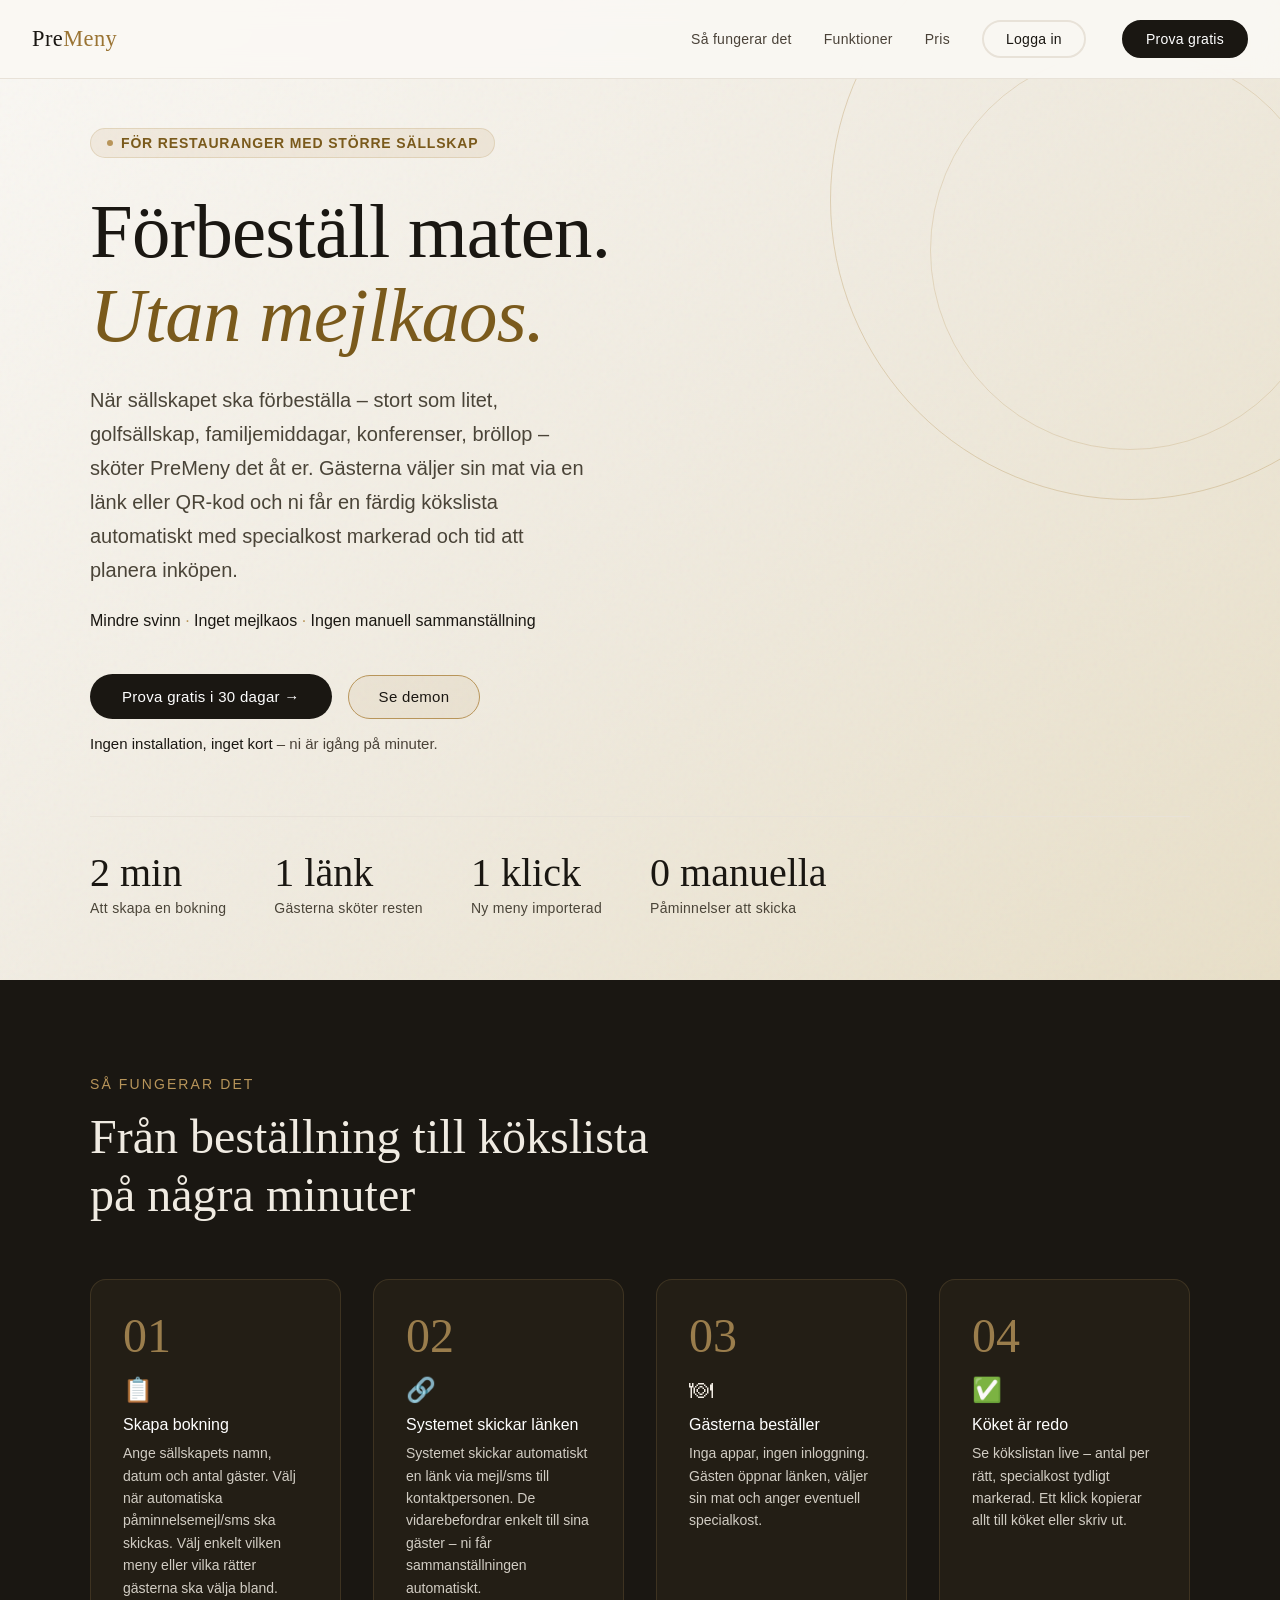
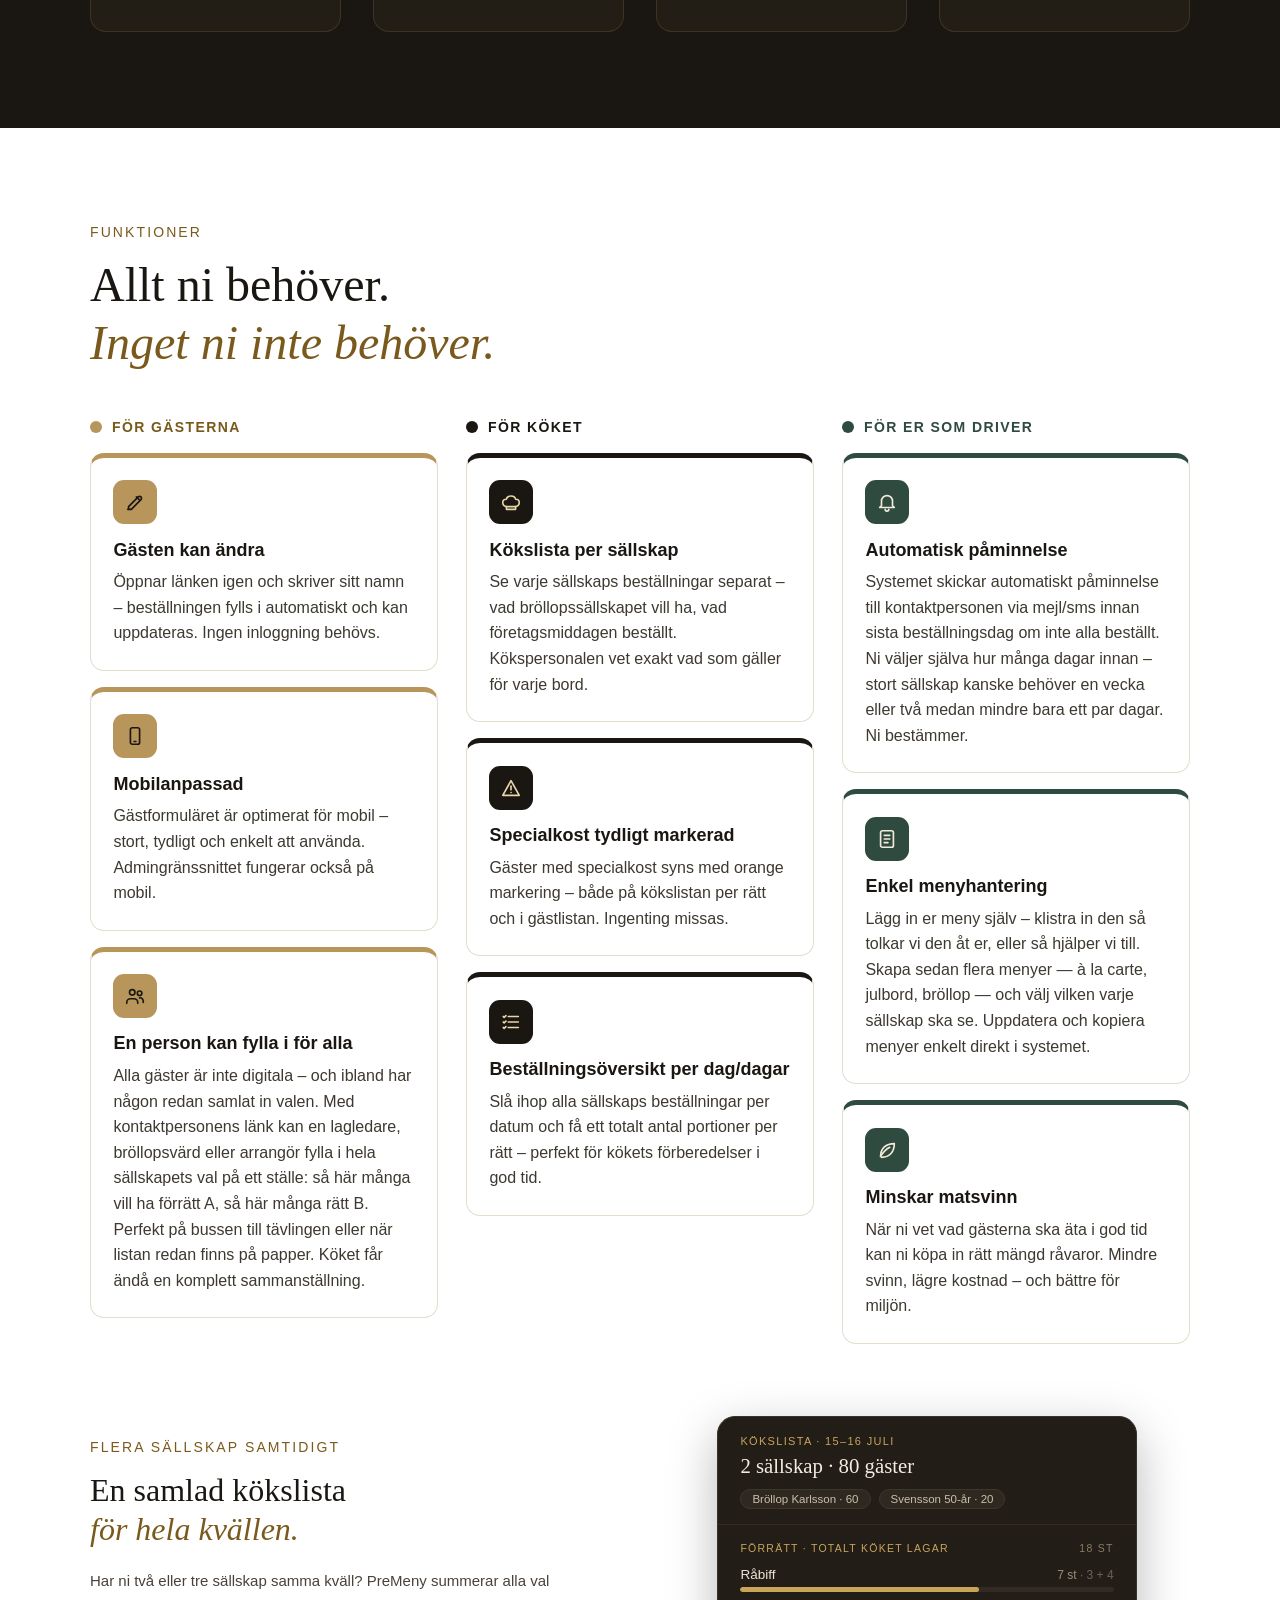
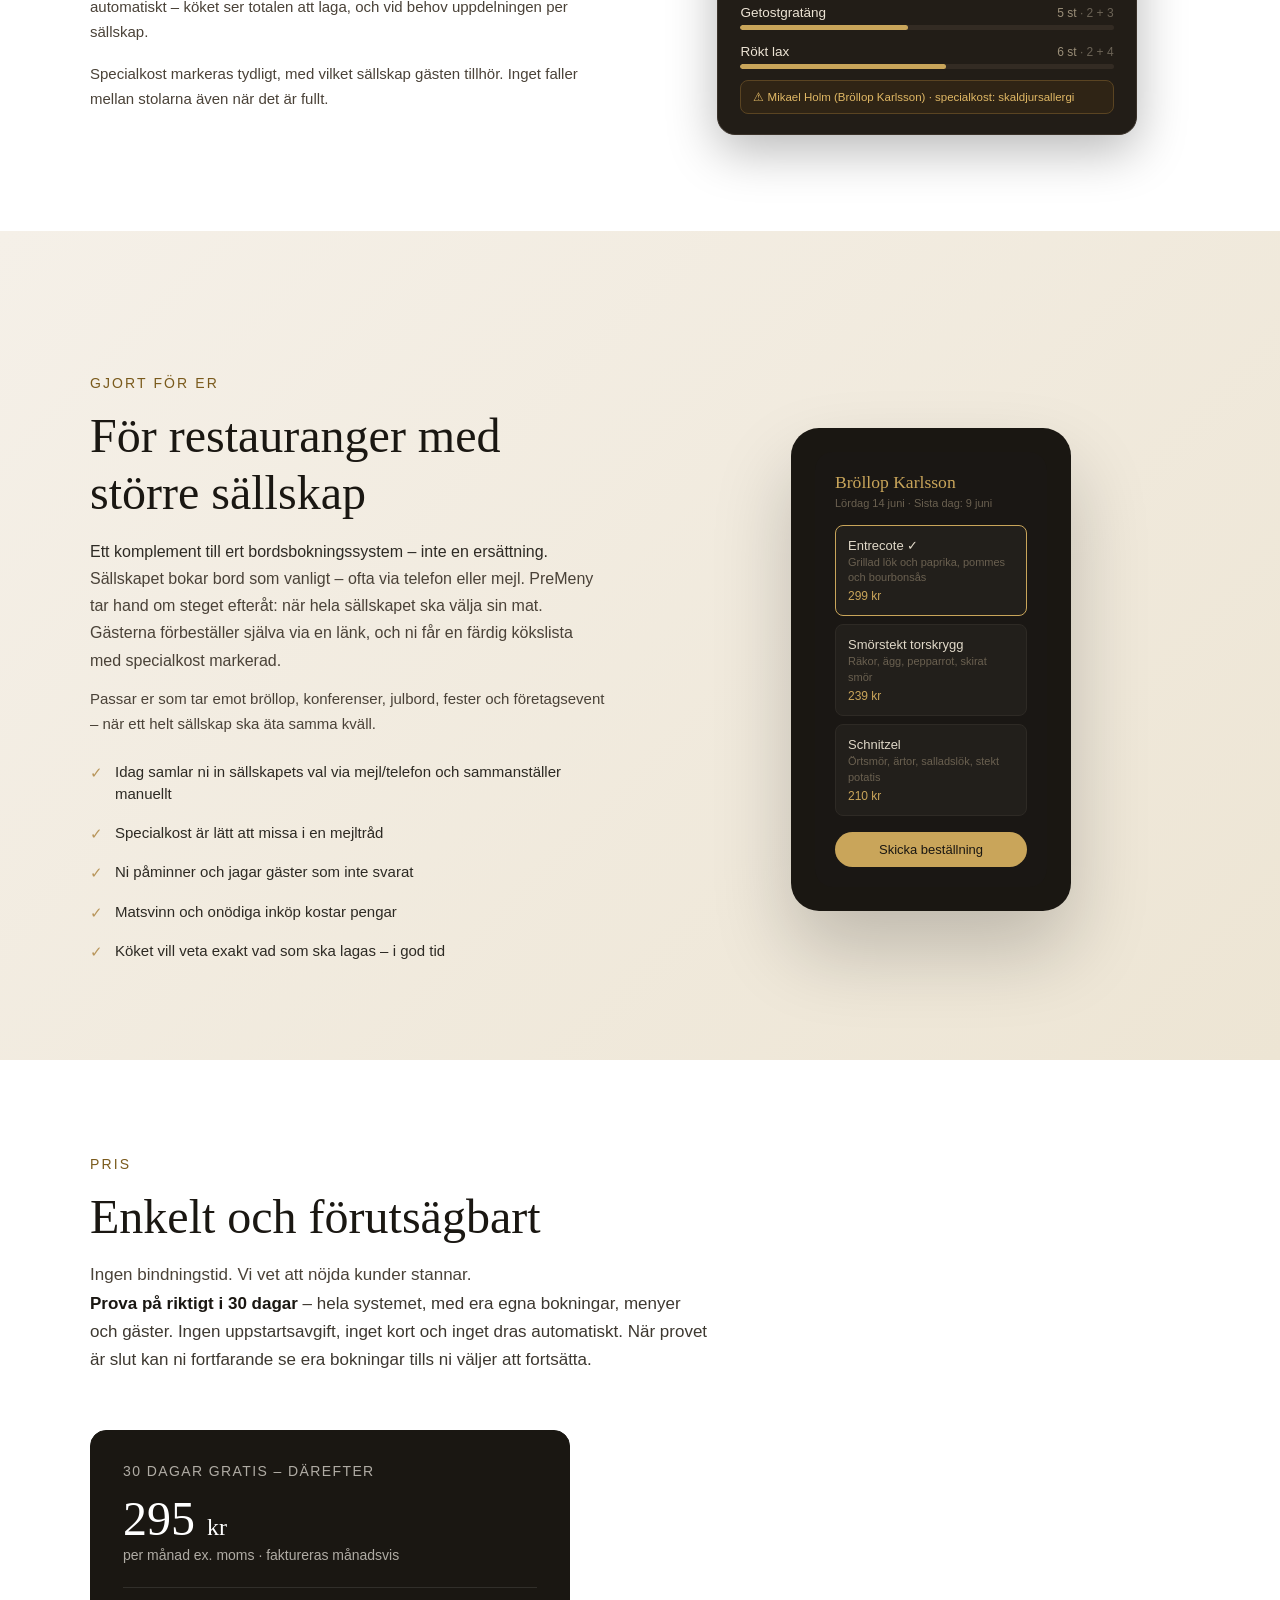
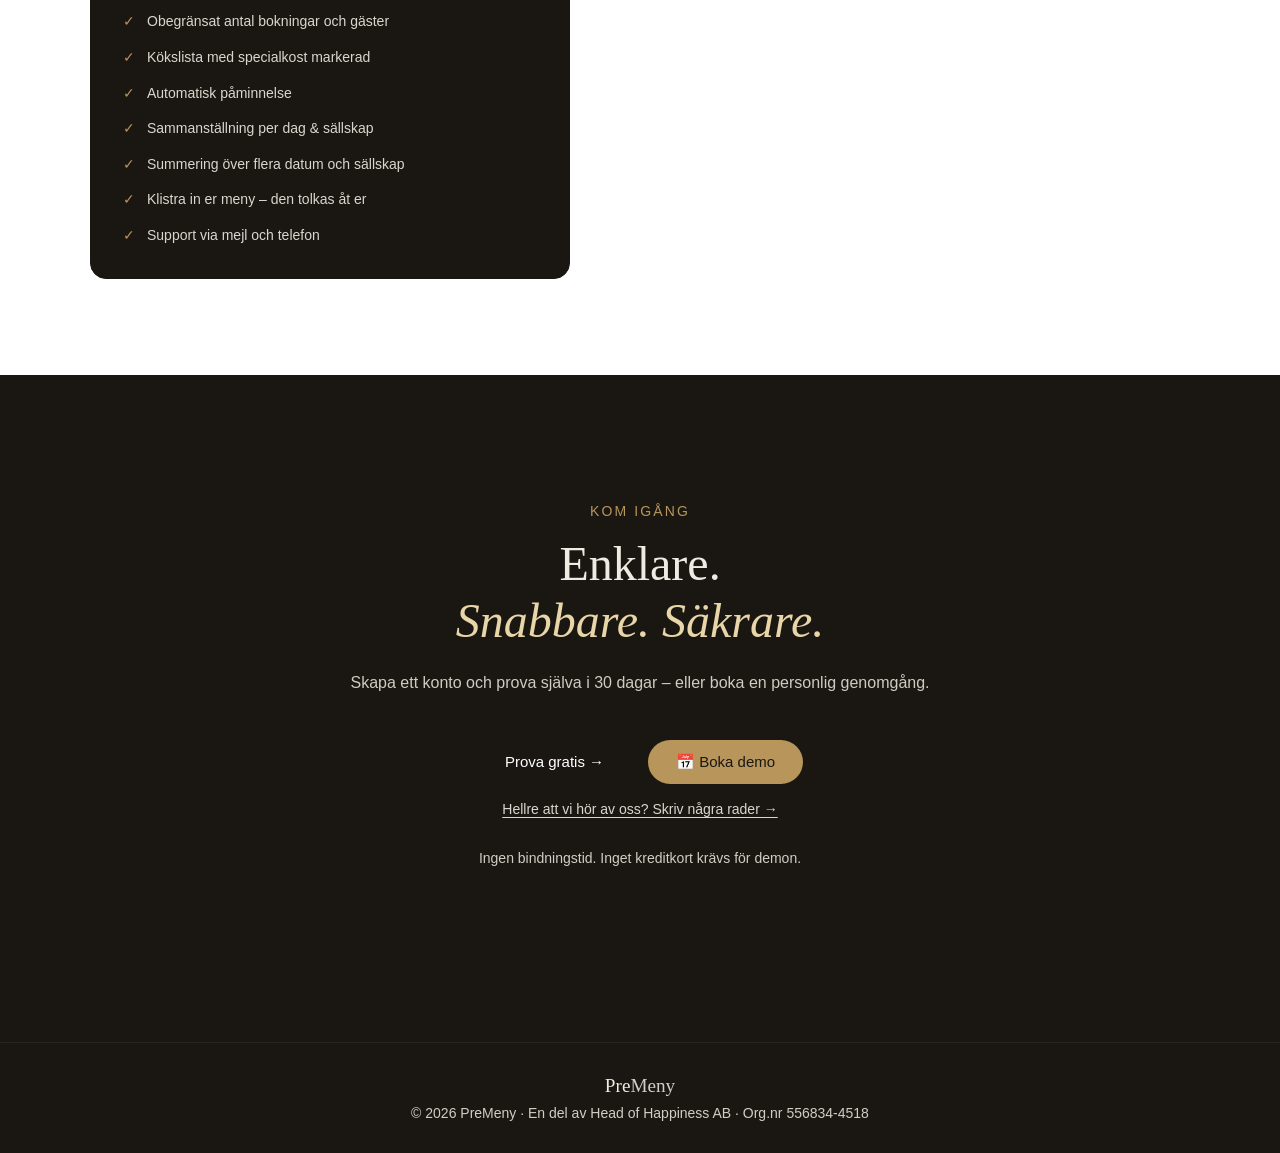
==== index.html @ ae001250 "Ny startsida: Prova gratis, färggrupperade funktioner (guld/svart/djupgrönt), tydligare text, CSP, t" ====
<!DOCTYPE html>
<html lang="sv">
<head>
<link rel="icon" type="image/png" href="PM_logo.png">
<meta charset="UTF-8">
<meta http-equiv="Content-Security-Policy" content="default-src 'self'; script-src 'self' 'unsafe-inline'; style-src 'self' 'unsafe-inline' https://fonts.googleapis.com; font-src 'self' https://fonts.gstatic.com data:; img-src 'self' data: https:; connect-src 'self' https://formspree.io; form-action 'self' https://formspree.io; frame-src 'none'; object-src 'none'; base-uri 'self'">
<meta name="viewport" content="width=device-width, initial-scale=1.0">
<link rel="icon" type="image/svg+xml" href="[data-uri]">
<title>PreMeny – Förbeställning för sällskap</title>
<link rel="canonical" href="https://premeny.se/">
<meta name="pm-build" content="2026-06-04h">
<meta name="description" content="PreMeny låter restauranger ta emot förbeställningar från sällskap – gästerna väljer sin mat i förväg och köket får en färdig sammanställning.">
<!-- Länkförhandsvisning (WhatsApp, Facebook, iMessage m.fl.) -->
<meta property="og:type" content="website">
<meta property="og:site_name" content="PreMeny">
<meta property="og:title" content="PreMeny – Förbeställning för sällskap">
<meta property="og:description" content="Låt era gäster välja maten i förväg. Köket får en färdig kökslista – inga missförstånd, mindre svinn.">
<meta property="og:image" content="https://premeny.se/og-start.png">
<meta property="og:url" content="https://premeny.se/">
<meta name="twitter:card" content="summary_large_image">
<meta name="twitter:title" content="PreMeny – Förbeställning för sällskap">
<meta name="twitter:description" content="Låt era gäster välja maten i förväg. Köket får en färdig kökslista – inga missförstånd, mindre svinn.">
<meta name="twitter:image" content="https://premeny.se/og-start.png">
<link href="https://fonts.googleapis.com/css2?family=Playfair+Display:ital,wght@0,400;0,700;1,400&family=Outfit:wght@300;400;500&display=swap" rel="stylesheet">
<style>
:root{
  --bg:#faf8f4;
  --dark:#1a1712;
  --text:#2d2a24;
  --muted:#8a8070;
  --gold:#b8955a;
  --gold-light:#d4b07a;
  --surface:#ffffff;
  --border:#e8e2d8;
  --accent:#1a1712;
}
*{box-sizing:border-box;margin:0;padding:0}
html{scroll-behavior:smooth}
body{background:var(--bg);color:var(--text);font-family:"Outfit",sans-serif;font-weight:300;overflow-x:hidden}

/* ── NAV ── */
nav{position:fixed;top:0;left:0;right:0;z-index:100;padding:1.25rem 2rem;display:flex;justify-content:space-between;align-items:center;background:rgba(250,248,244,.92);backdrop-filter:blur(12px);border-bottom:1px solid var(--border)}
.nav-logo{font-family:"Playfair Display",serif;font-size:1.4rem;letter-spacing:.02em;color:var(--dark)}
.nav-logo span{color:var(--gold)}
.nav-links{display:flex;gap:2rem;align-items:center}
.nav-links a{font-size:14px;color:var(--muted);text-decoration:none;letter-spacing:.02em;transition:color .2s}
.nav-links a:hover{color:var(--dark)}
.btn-nav{padding:9px 22px;border-radius:100px;font-family:"Outfit",sans-serif;font-size:13px;font-weight:500;text-decoration:none;transition:all .2s;letter-spacing:.02em}
.btn-book{background:var(--dark);color:#fff !important;border:2px solid var(--dark);font-weight:500}
.btn-book:hover{background:var(--gold);border-color:var(--gold);color:#fff !important}

/* ── HERO ── */
.hero{min-height:100vh;display:flex;flex-direction:column;justify-content:center;padding:8rem 2rem 4rem;position:relative;overflow:hidden}
.hero-bg{position:absolute;inset:0;background:linear-gradient(135deg,#faf8f4 0%,#f0ebe0 50%,#e8dfc8 100%);z-index:0}
.hero-grain{position:absolute;inset:0;opacity:.04;background-image:url("data:image/svg+xml,%3Csvg viewBox='0 0 256 256' xmlns='http://www.w3.org/2000/svg'%3E%3Cfilter id='noise'%3E%3CfeTurbulence type='fractalNoise' baseFrequency='.9' numOctaves='4' stitchTiles='stitch'/%3E%3C/filter%3E%3Crect width='100%25' height='100%25' filter='url(%23noise)'/%3E%3C/svg%3E");z-index:1}
.hero-circle{position:absolute;width:600px;height:600px;border-radius:50%;border:1.5px solid rgba(184,149,90,.35);top:-100px;right:-150px;z-index:1}
.hero-circle2{position:absolute;width:400px;height:400px;border-radius:50%;border:1.5px solid rgba(184,149,90,.25);top:50px;right:-50px;z-index:1}
.hero-circle3{position:absolute;width:200px;height:200px;border-radius:50%;border:1.5px solid rgba(184,149,90,.4);top:150px;right:50px;z-index:1}
.hero-inner{position:relative;z-index:2;max-width:1100px;margin:0 auto;width:100%}
.hero-tag{display:inline-flex;align-items:center;gap:8px;background:rgba(184,149,90,.12);border:1px solid rgba(184,149,90,.25);border-radius:100px;padding:6px 16px;font-size:12px;color:var(--gold);letter-spacing:.06em;font-weight:500;text-transform:uppercase;margin-bottom:2rem}
.hero-tag::before{content:"";width:6px;height:6px;border-radius:50%;background:var(--gold)}
h1{font-family:"Playfair Display",serif;font-size:clamp(2.8rem,6vw,5rem);font-weight:400;line-height:1.1;letter-spacing:-.01em;color:var(--dark);margin-bottom:1.5rem;max-width:700px}
h1 em{color:var(--gold)}
.hero-sub{font-size:clamp(16px,2vw,20px);color:#4a4438;line-height:1.7;max-width:500px;margin-bottom:3rem;font-weight:400}
.hero-cta{display:flex;gap:1rem;align-items:center;flex-wrap:wrap}
.btn-primary{background:var(--dark);color:#fff;padding:14px 32px;border-radius:100px;font-family:"Outfit",sans-serif;font-size:15px;font-weight:500;text-decoration:none;transition:all .25s;letter-spacing:.02em;display:inline-flex;align-items:center;gap:8px}
.btn-primary:hover{background:var(--gold);transform:translateY(-1px)}
.btn-ghost{background:rgba(184,149,90,.1);color:var(--dark);border:1.5px solid var(--gold);padding:12.5px 30px;border-radius:100px;font-family:"Outfit",sans-serif;font-size:15px;font-weight:500;text-decoration:none;transition:all .25s;letter-spacing:.02em;display:inline-flex;align-items:center;gap:8px}
.btn-ghost:hover{border-color:var(--gold);color:var(--gold)}
.btn-secondary{color:var(--muted);font-size:15px;text-decoration:none;display:inline-flex;align-items:center;gap:6px;transition:color .2s}
.btn-secondary:hover{color:var(--dark)}
.btn-secondary::after{content:"→";transition:transform .2s}
.btn-secondary:hover::after{transform:translateX(4px)}

.hero-stats{display:flex;gap:3rem;margin-top:4rem;padding-top:2rem;border-top:1px solid var(--border)}
.stat-num{font-family:"Playfair Display",serif;font-size:2.5rem;color:var(--dark);font-weight:400}
.stat-label{font-size:14px;color:#4a4438;margin-top:4px;letter-spacing:.02em;font-weight:400}

/* ── SECTION BASE ── */
section{padding:6rem 2rem}
.container{max-width:1100px;margin:0 auto}
.section-tag{font-size:11px;font-weight:500;letter-spacing:.15em;text-transform:uppercase;color:var(--gold);margin-bottom:1rem}
h2{font-family:"Playfair Display",serif;font-size:clamp(2rem,4vw,3rem);font-weight:400;line-height:1.2;color:var(--dark);margin-bottom:1rem}
.section-sub{font-size:17px;color:var(--muted);line-height:1.7;max-width:520px}

/* ── HOW IT WORKS ── */
.how{background:var(--dark);color:#f0ebe2}
.how h2{color:#f0ebe2}
.how .section-tag{color:var(--gold)}
.how .section-sub{color:rgba(240,235,226,.85)}
.steps{display:grid;grid-template-columns:repeat(auto-fit,minmax(220px,1fr));gap:2rem;margin-top:3.5rem}
.step{position:relative;padding:2rem;background:rgba(184,149,90,.06);border:1px solid rgba(184,149,90,.18);border-radius:16px;transition:all .3s}
.step:hover{background:rgba(184,149,90,.12);border-color:rgba(184,149,90,.35);transform:translateY(-2px)}
.step-num{font-family:"Playfair Display",serif;font-size:3rem;color:rgba(184,149,90,.8);font-weight:400;line-height:1;margin-bottom:1rem}
.step-title{font-size:16px;font-weight:500;color:#ffffff;margin-bottom:.5rem}
.step-desc{font-size:14px;color:rgba(240,235,226,.85);line-height:1.6}
.step-icon{font-size:1.5rem;margin-bottom:.75rem}

/* ── FEATURES ── */
.features{background:var(--surface)}
.features-grid{display:grid;grid-template-columns:repeat(auto-fit,minmax(280px,1fr));gap:1.5rem;margin-top:3.5rem}
.feature-card{padding:1.75rem;background:var(--bg);border:1px solid var(--border);border-radius:14px;transition:all .25s;position:relative;overflow:hidden}
.feature-card::before{content:"";position:absolute;top:0;left:0;right:0;height:2px;background:linear-gradient(90deg,transparent,var(--gold),transparent);opacity:0;transition:opacity .25s}
.feature-card:hover{border-color:rgba(184,149,90,.3);transform:translateY(-2px)}
.feature-card:hover::before{opacity:1}
.feature-icon{font-size:1.75rem;margin-bottom:1rem}
.feature-title{font-size:17px;font-weight:500;color:var(--dark);margin-bottom:.5rem}
.feature-desc{font-size:14px;color:var(--muted);line-height:1.6}
.fgroups{display:grid;grid-template-columns:repeat(3,minmax(0,1fr));gap:1.75rem;margin-top:3rem;align-items:start}
.fgroup{display:flex;flex-direction:column;gap:1rem}
.fgroup-label{display:flex;align-items:center;gap:10px;font-size:13px;font-weight:600;letter-spacing:.1em;text-transform:uppercase;margin-bottom:.1rem}
.fdot{width:12px;height:12px;border-radius:50%;background:var(--fc)}
.fcard{background:#fff;border:1px solid #e3dccf;border-top:5px solid var(--fc);border-radius:14px;padding:1.4rem 1.4rem 1.5rem}
.ficon{width:44px;height:44px;border-radius:11px;background:var(--fc);color:var(--fon);display:flex;align-items:center;justify-content:center;margin-bottom:.9rem}
.ftitle{font-size:18px;font-weight:600;color:#1a1712;margin-bottom:.45rem;line-height:1.3}
.fdesc{font-size:16px;color:#3d3830;line-height:1.6}
.g-gast{--fc:#B8955A;--fon:#1a1712}.g-gast .fgroup-label{color:#7a5a1c}
.g-kok{--fc:#1a1712;--fon:#E8D5A8}.g-kok .fgroup-label{color:#1a1712}
.g-drift{--fc:#2F4A3F;--fon:#F2EBD9}.g-drift .fgroup-label{color:#2F4A3F}
@media(max-width:900px){.fgroups{grid-template-columns:1fr;gap:2.25rem}}

/* ── FOR WHO ── */
.for-who{background:linear-gradient(135deg,#f5f0e8,#ede5d4)}
.for-who-grid{display:grid;grid-template-columns:1fr 1fr;gap:4rem;align-items:center;margin-top:3rem}
.for-who-list{list-style:none;display:flex;flex-direction:column;gap:1rem;margin-top:1.5rem}
.for-who-list li{display:flex;align-items:flex-start;gap:.75rem;font-size:15px;color:#2d2a24;line-height:1.5;font-weight:400}
.for-who-list li::before{content:"✓";color:var(--gold);font-weight:500;flex-shrink:0;margin-top:1px}
.phone-mockup{background:var(--dark);border-radius:28px;padding:1.5rem;box-shadow:0 40px 80px rgba(0,0,0,.2);max-width:280px;margin:0 auto}
.phone-screen{background:#1a1714;border-radius:18px;padding:1.25rem;font-size:13px;color:#e0d8c8}
.phone-header{font-family:"Playfair Display",serif;font-size:1.1rem;color:#c9a55a;margin-bottom:.25rem}
.phone-sub{font-size:11px;color:#6a6050;margin-bottom:1rem}
.phone-item{background:#221f1b;border:1px solid #2e2a25;border-radius:8px;padding:.75rem;margin-bottom:.5rem}
.phone-item-name{font-weight:500;font-size:13px;color:#e0d8c8;margin-bottom:2px}
.phone-item-desc{font-size:11px;color:#6a6050;line-height:1.4}
.phone-item-price{font-size:12px;color:#c9a55a;margin-top:4px}
.phone-item.selected{border-color:#c9a55a}
.phone-btn{background:#c9a55a;color:#1a1712;border-radius:100px;padding:10px;text-align:center;font-size:13px;font-weight:500;margin-top:1rem}

/* ── PRICING ── */
.pricing{background:var(--surface)}
.pricing-grid{display:grid;grid-template-columns:repeat(auto-fit,minmax(280px,1fr));gap:1.5rem;margin-top:3.5rem;max-width:800px}
.price-card{border:1px solid var(--border);border-radius:16px;padding:2rem;transition:all .25s}
.price-card:hover{border-color:var(--gold);transform:translateY(-2px)}
.price-card.featured{background:var(--dark);border-color:var(--dark);color:#f0ebe2}
.price-label{font-size:11px;font-weight:500;letter-spacing:.1em;text-transform:uppercase;color:var(--muted);margin-bottom:1rem}
.price-card.featured .price-label{color:rgba(240,235,226,.7)}
.price-amount{font-family:"Playfair Display",serif;font-size:3rem;font-weight:400;color:var(--dark);line-height:1}
.price-card.featured .price-amount{color:#ffffff}
.price-per{font-size:14px;color:var(--muted);margin-top:4px}
.price-card.featured .price-per{color:rgba(240,235,226,.7)}
.price-divider{height:1px;background:var(--border);margin:1.5rem 0}
.price-card.featured .price-divider{background:rgba(255,255,255,.1)}
.price-list{list-style:none;display:flex;flex-direction:column;gap:1rem}
.price-list li{display:flex;align-items:flex-start;gap:.75rem;font-size:14px;color:var(--muted);line-height:1.4}
.price-card.featured .price-list li{color:rgba(240,235,226,.9)}
.price-list li::before{content:"✓";color:var(--gold);flex-shrink:0;font-weight:500}
.price-note{font-size:13px;color:var(--muted);margin-top:1.5rem;line-height:1.6}
.price-card.featured .price-note{color:rgba(240,235,226,.4)}

/* ── CTA ── */
.cta-section{background:var(--dark);text-align:center;padding:8rem 2rem}
.cta-section h2{color:#f0ebe2;max-width:600px;margin:1rem auto 1.5rem}
.cta-section .section-tag{color:var(--gold)}
.cta-section p{color:rgba(240,235,226,.85);font-size:16px;margin-bottom:3rem}
.cta-form{display:flex;gap:1rem;justify-content:center;flex-wrap:wrap;max-width:480px;margin:0 auto}
.cta-input{flex:1;min-width:220px;background:rgba(255,255,255,.12);border:1px solid rgba(255,255,255,.25);border-radius:100px;padding:13px 20px;font-family:"Outfit",sans-serif;font-size:15px;color:#f0ebe2;outline:none;transition:border-color .2s}
.cta-input::placeholder{color:rgba(240,235,226,.55)}
.cta-input:focus{border-color:var(--gold)}
.btn-cta{background:var(--gold);color:#1a1712;padding:13px 28px;border-radius:100px;font-family:"Outfit",sans-serif;font-size:15px;font-weight:500;border:none;cursor:pointer;transition:all .2s;white-space:nowrap}
.btn-cta:hover{background:var(--gold-light)}
.cta-confirm{display:none;color:#6dbf94;font-size:15px;margin-top:1rem}

/* ── FOOTER ── */
footer{background:var(--dark);border-top:1px solid rgba(255,255,255,.06);padding:2rem;text-align:center}
.footer-logo{font-family:"Playfair Display",serif;font-size:1.2rem;color:#f0ebe2;margin-bottom:.5rem}
.footer-logo span{color:var(--gold)}
footer p{font-size:13px;color:rgba(240,235,226,.3)}

/* ── ANIMATIONS ── */
@keyframes fadeUp{from{opacity:0;transform:translateY(24px)}to{opacity:1;transform:translateY(0)}}
.fade-up{opacity:0;animation:fadeUp .7s ease forwards}
.fade-up:nth-child(1){animation-delay:.1s}
.fade-up:nth-child(2){animation-delay:.2s}
.fade-up:nth-child(3){animation-delay:.3s}
.fade-up:nth-child(4){animation-delay:.4s}
.fade-up:nth-child(5){animation-delay:.5s}

/* ── HAMBURGER ── */
.hamburger{display:none;flex-direction:column;gap:5px;cursor:pointer;padding:4px;background:none;border:none}
.hamburger span{width:22px;height:2px;background:var(--dark);border-radius:2px;transition:all .3s;display:block}
.hamburger.open span:nth-child(1){transform:rotate(45deg) translate(5px,5px)}
.hamburger.open span:nth-child(2){opacity:0}
.hamburger.open span:nth-child(3){transform:rotate(-45deg) translate(5px,-5px)}
.mobile-menu{display:none;position:fixed;top:0;left:0;right:0;bottom:0;background:var(--bg);z-index:99;flex-direction:column;align-items:center;justify-content:center;gap:2rem}
.mobile-menu.open{display:flex}
.mobile-menu a{font-family:"Playfair Display",serif;font-size:1.75rem;color:var(--dark);text-decoration:none;font-weight:400}
.mobile-menu a:hover{color:var(--gold)}
.mobile-menu .btn-nav{font-family:"Outfit",sans-serif;font-size:16px;padding:14px 32px;margin-top:.5rem}

/* ── MOBILE ── */
@media(max-width:768px){
  nav{padding:1rem 1.25rem}
  .nav-links{display:none}
  .hamburger{display:flex}

  .hero{padding:6rem 1.25rem 3rem;min-height:auto}
  .hero-circle,.hero-circle2{display:none}
  h1{font-size:2.4rem}
  .hero-sub{font-size:17px}
  .hero-stats{display:grid;grid-template-columns:1fr 1fr;gap:1.5rem 2rem;margin-top:2.5rem}
  .stat-num{font-size:1.75rem}

  section{padding:3.5rem 1.25rem}
  h2{font-size:2rem}

  .steps{grid-template-columns:1fr}
  .step{padding:1.5rem}

  .features-grid{grid-template-columns:1fr}
  .feature-card{padding:1.25rem}

  .for-who-grid{grid-template-columns:1fr;gap:2rem}
  .phone-mockup{display:none}

  .pricing-grid{grid-template-columns:1fr;max-width:100%}
  .price-card{padding:1.5rem}
  .price-amount{font-size:2.5rem}

  .cta-form{flex-direction:column}
  .cta-input{min-width:unset;width:100%}
  .btn-cta{width:100%;text-align:center;justify-content:center}

  .hero-tag{font-size:11px;padding:5px 13px}
  .btn-primary{width:100%;justify-content:center;padding:15px}
  .hero-cta{flex-direction:column}
}

@media(max-width:600px){
  /* Footer: visa Org.nr på egen rad */
  footer .org-sep{display:none}
  footer .org-nr{display:block}

  /* Base text size for comfortable reading */
  body{font-size:17px}

  /* Heading hierarchy on mobile */
  h1{font-size:42px}
  h2{font-size:32px}
  h3{font-size:28px}
  .section-tag{font-size:11px;letter-spacing:.15em;color:var(--gold)}

  /* Keep body and list text readable */
  .hero-sub, .section-sub, .step-desc, .feature-desc, .for-who-list li, .price-list li, .phone-item-name, .phone-item-desc, .phone-item-price, .cta-section p, .footer p, .stat-label{font-size:17px}
  .for-who-list li{font-size:17px}
  .price-list li{font-size:17px}

  /* Buttons and touch targets */
  .btn-primary, .btn-secondary, .btn-nav, .btn-cta{font-size:17px;min-height:50px;padding:15px 24px}
  .phone-btn{font-size:17px;min-height:50px;padding:14px 20px}

  .hero-tag{font-size:12px;padding:7px 14px}
  .hero{padding:5rem 1rem 2rem}
  section{padding:3rem 1rem}
  .hero-stats{gap:1rem}
  .stat-num{font-size:2rem}
}

/* ── Tydlighet (samma mål som verktyget): kraftigare text, mörkare grå, läsbart guld, inga mikroskopiska texter ── */
:root{--muted:#4a4238;--gold-ink:#7a5a1c;--wordmark-gold:#9a7433}
body{font-weight:400}
p,li,.step-desc,.feature-desc,.fdesc,.price-per,.section-sub,.hero-sub{font-weight:400}
.section-tag,.hero-tag,.price-label{font-size:14px;color:var(--gold-ink)}
.fgroup-label{font-size:14px}
em{color:var(--gold-ink)!important}
.nav-logo span,.logo span,.footer-logo span{color:var(--wordmark-gold)}
.hero-tag{font-weight:600}
a{text-underline-offset:3px}

/* Mörka ytor (CTA, prisrutan, sidfot): ljus guld och ljus text, inte den mörka guldtonen */
.cta-section em,.price-card.featured em,footer em{color:#E8D5A8!important}
.cta-section [style*="rgba(240,235,226"],footer [style*="rgba(240,235,226"],footer p,footer .org-nr,footer span{color:rgba(240,235,226,.86)!important}
.cta-section [style*="font-size:13px"],footer p,footer .org-nr{font-size:14px!important}
.cta-section a[style*="underline"]{color:rgba(240,235,226,.9)!important}
</style>
</head>
<body>

<nav>
  <div class="nav-logo">Pre<span>Meny</span></div>
  <div class="nav-links">
    <a href="#how">Så fungerar det</a>
    <a href="#features">Funktioner</a>
    <a href="#pricing">Pris</a>
    <a href="https://premeny.se/admin.html" class="btn-nav" style="background:transparent;border:2px solid var(--border);color:var(--dark);font-weight:500;margin-right:4px">Logga in</a>
    <a href="https://premeny.se/registrera.html" class="btn-nav btn-book">Prova gratis</a>
</div>
  <button class="hamburger" id="hamburger" onclick="toggleMenu()" aria-label="Meny">
    <span></span><span></span><span></span>
  </button>
</nav>

<div class="mobile-menu" id="mobileMenu">
  <a href="#how" onclick="toggleMenu()">Så fungerar det</a>
  <a href="#features" onclick="toggleMenu()">Funktioner</a>
  <a href="#pricing" onclick="toggleMenu()">Pris</a>
  <a href="https://premeny.se/admin.html" onclick="toggleMenu()">Logga in</a>
  <a href="https://premeny.se/admin_demo.html" onclick="toggleMenu()">Se demo</a>
  <a href="https://cal.com/lisa-jonsson-lbe4ex/demomote-med-lisa-premeny" target="_blank" onclick="toggleMenu()">Boka demo</a>
  <a href="https://premeny.se/registrera.html" class="btn-nav btn-book">Prova gratis</a>
</div>

</nav>

<!-- HERO -->
<section class="hero" id="hero">
  <div class="hero-bg"></div>
  <div class="hero-grain"></div>
  <div class="hero-circle"></div>
  <div class="hero-circle2"></div>
  <div class="hero-inner">
    <div class="hero-tag fade-up">För restauranger med större sällskap</div>
    <h1 class="fade-up">Förbeställ maten.<br><em>Utan mejlkaos.</em></h1>
    <p class="hero-sub fade-up" style="margin-bottom:1.25rem">När sällskapet ska förbeställa – stort som litet, golfsällskap, familjemiddagar, konferenser, bröllop – sköter PreMeny det åt er. Gästerna väljer sin mat via en länk eller QR-kod och ni får en färdig kökslista automatiskt med specialkost markerad och tid att planera inköpen.</p>
    <p class="fade-up" style="font-size:16px;color:var(--dark);font-weight:500;line-height:1.7;margin-bottom:2.5rem;max-width:500px">Mindre svinn <span style="color:var(--gold)">·</span> Inget mejlkaos <span style="color:var(--gold)">·</span> Ingen manuell sammanställning</p>
    <div class="hero-cta fade-up">
      <a href="https://premeny.se/registrera.html" class="btn-primary">Prova gratis i 30 dagar →</a>
      <a href="https://premeny.se/admin_demo.html" class="btn-ghost">Se demon</a>
    </div>
    <p class="fade-up" style="font-size:15px;color:var(--dark);font-weight:500;margin-top:1rem">Ingen installation, inget kort <span style="color:var(--muted);font-weight:400">– ni är igång på minuter.</span></p>
    <div class="hero-stats fade-up">
      <div>
        <div class="stat-num">2 min</div>
        <div class="stat-label">Att skapa en bokning</div>
      </div>
      <div>
        <div class="stat-num">1 länk</div>
        <div class="stat-label">Gästerna sköter resten</div>
      </div>
      <div>
        <div class="stat-num">1 klick</div>
        <div class="stat-label">Ny meny importerad</div>
      </div>
      <div>
        <div class="stat-num">0 manuella</div>
        <div class="stat-label">Påminnelser att skicka</div>
      </div>
    </div>
  </div>
</section>

<!-- HOW IT WORKS -->
<section class="how" id="how">
  <div class="container">
    <div class="section-tag">Så fungerar det</div>
    <h2>Från beställning till kökslista<br>på några minuter</h2>
    <div class="steps">
      <div class="step">
        <div class="step-num">01</div>
        <div class="step-icon">📋</div>
        <div class="step-title">Skapa bokning</div>
        <div class="step-desc">Ange sällskapets namn, datum och antal gäster. Välj när automatiska påminnelsemejl/sms ska skickas. Välj enkelt vilken meny eller vilka rätter gästerna ska välja bland.</div>
      </div>
      <div class="step">
        <div class="step-num">02</div>
        <div class="step-icon">🔗</div>
        <div class="step-title">Systemet skickar länken</div>
        <div class="step-desc">Systemet skickar automatiskt en länk via mejl/sms till kontaktpersonen. De vidarebefordrar enkelt till sina gäster – ni får sammanställningen automatiskt.</div>
      </div>
      <div class="step">
        <div class="step-num">03</div>
        <div class="step-icon">🍽</div>
        <div class="step-title">Gästerna beställer</div>
        <div class="step-desc">Inga appar, ingen inloggning. Gästen öppnar länken, väljer sin mat och anger eventuell specialkost.</div>
      </div>
      <div class="step">
        <div class="step-num">04</div>
        <div class="step-icon">✅</div>
        <div class="step-title">Köket är redo</div>
        <div class="step-desc">Se kökslistan live – antal per rätt, specialkost tydligt markerad. Ett klick kopierar allt till köket eller skriv ut.</div>
      </div>
    </div>
  </div>
</section>

<!-- FEATURES -->
<section class="features" id="features">
  <div class="container">
    <div class="section-tag">Funktioner</div>
    <h2>Allt ni behöver.<br><em style="color:var(--gold);font-style:italic">Inget ni inte behöver.</em></h2>
    <div class="fgroups">
      <div class="fgroup g-gast">
        <div class="fgroup-label"><span class="fdot"></span>För gästerna</div>
        <div class="fcard">
          <div class="ficon"><svg viewBox="0 0 24 24" width="22" height="22" fill="none" stroke="currentColor" stroke-width="1.8" stroke-linecap="round" stroke-linejoin="round" aria-hidden="true"><path d="M4 20h4L18.5 9.5a2.1 2.1 0 0 0-3-3L5 17v3z"/><path d="M13.5 6.5l3 3"/></svg></div>
          <div class="ftitle">Gästen kan ändra</div>
          <div class="fdesc">Öppnar länken igen och skriver sitt namn – beställningen fylls i automatiskt och kan uppdateras. Ingen inloggning behövs.</div>
        </div>
        <div class="fcard">
          <div class="ficon"><svg viewBox="0 0 24 24" width="22" height="22" fill="none" stroke="currentColor" stroke-width="1.8" stroke-linecap="round" stroke-linejoin="round" aria-hidden="true"><rect x="7" y="3" width="10" height="18" rx="2"/><path d="M11 18h2"/></svg></div>
          <div class="ftitle">Mobilanpassad</div>
          <div class="fdesc">Gästformuläret är optimerat för mobil – stort, tydligt och enkelt att använda. Admingränssnittet fungerar också på mobil.</div>
        </div>
        <div class="fcard">
          <div class="ficon"><svg viewBox="0 0 24 24" width="22" height="22" fill="none" stroke="currentColor" stroke-width="1.8" stroke-linecap="round" stroke-linejoin="round" aria-hidden="true"><circle cx="9" cy="8" r="3"/><path d="M3 20v-1a4 4 0 0 1 4-4h4a4 4 0 0 1 4 4v1"/><circle cx="17" cy="9" r="2.5"/><path d="M17 14a3.5 3.5 0 0 1 4 3.5V19"/></svg></div>
          <div class="ftitle">En person kan fylla i för alla</div>
          <div class="fdesc">Alla gäster är inte digitala – och ibland har någon redan samlat in valen. Med kontaktpersonens länk kan en lagledare, bröllopsvärd eller arrangör fylla i hela sällskapets val på ett ställe: så här många vill ha förrätt A, så här många rätt B. Perfekt på bussen till tävlingen eller när listan redan finns på papper. Köket får ändå en komplett sammanställning.</div>
        </div>
      </div>
      <div class="fgroup g-kok">
        <div class="fgroup-label"><span class="fdot"></span>För köket</div>
        <div class="fcard">
          <div class="ficon"><svg viewBox="0 0 24 24" width="22" height="22" fill="none" stroke="currentColor" stroke-width="1.8" stroke-linecap="round" stroke-linejoin="round" aria-hidden="true"><path d="M7 17h10v3H7z"/><path d="M7 17c-2.5-.5-4-2.5-4-4.5S4.7 9 7 9c.3-2 2-3.5 5-3.5s4.7 1.5 5 3.5c2.3 0 4 1.5 4 3.5S19.5 16.5 17 17"/></svg></div>
          <div class="ftitle">Kökslista per sällskap</div>
          <div class="fdesc">Se varje sällskaps beställningar separat – vad bröllopssällskapet vill ha, vad företagsmiddagen beställt. Kökspersonalen vet exakt vad som gäller för varje bord.</div>
        </div>
        <div class="fcard">
          <div class="ficon"><svg viewBox="0 0 24 24" width="22" height="22" fill="none" stroke="currentColor" stroke-width="1.8" stroke-linecap="round" stroke-linejoin="round" aria-hidden="true"><path d="M12 4l9 16H3z"/><path d="M12 10v4"/><path d="M12 17h.01"/></svg></div>
          <div class="ftitle">Specialkost tydligt markerad</div>
          <div class="fdesc">Gäster med specialkost syns med orange markering – både på kökslistan per rätt och i gästlistan. Ingenting missas.</div>
        </div>
        <div class="fcard">
          <div class="ficon"><svg viewBox="0 0 24 24" width="22" height="22" fill="none" stroke="currentColor" stroke-width="1.8" stroke-linecap="round" stroke-linejoin="round" aria-hidden="true"><path d="M9 6h11M9 12h11M9 18h11"/><path d="M3.5 6l1 1 2-2M3.5 12l1 1 2-2M3.5 18l1 1 2-2"/></svg></div>
          <div class="ftitle">Beställningsöversikt per dag/dagar</div>
          <div class="fdesc">Slå ihop alla sällskaps beställningar per datum och få ett totalt antal portioner per rätt – perfekt för kökets förberedelser i god tid.</div>
        </div>
      </div>
      <div class="fgroup g-drift">
        <div class="fgroup-label"><span class="fdot"></span>För er som driver</div>
        <div class="fcard">
          <div class="ficon"><svg viewBox="0 0 24 24" width="22" height="22" fill="none" stroke="currentColor" stroke-width="1.8" stroke-linecap="round" stroke-linejoin="round" aria-hidden="true"><path d="M18 16v-5a6 6 0 0 0-12 0v5l-2 2h16z"/><path d="M10 20a2 2 0 0 0 4 0"/></svg></div>
          <div class="ftitle">Automatisk påminnelse</div>
          <div class="fdesc">Systemet skickar automatiskt påminnelse till kontaktpersonen via mejl/sms innan sista beställningsdag om inte alla beställt. Ni väljer själva hur många dagar innan – stort sällskap kanske behöver en vecka eller två medan mindre bara ett par dagar. Ni bestämmer.</div>
        </div>
        <div class="fcard">
          <div class="ficon"><svg viewBox="0 0 24 24" width="22" height="22" fill="none" stroke="currentColor" stroke-width="1.8" stroke-linecap="round" stroke-linejoin="round" aria-hidden="true"><rect x="5" y="3" width="14" height="18" rx="2"/><path d="M9 8h6M9 12h6M9 16h4"/></svg></div>
          <div class="ftitle">Enkel menyhantering</div>
          <div class="fdesc">Lägg in er meny själv – klistra in den så tolkar vi den åt er, eller så hjälper vi till. Skapa sedan flera menyer — à la carte, julbord, bröllop — och välj vilken varje sällskap ska se. Uppdatera och kopiera menyer enkelt direkt i systemet.</div>
        </div>
        <div class="fcard">
          <div class="ficon"><svg viewBox="0 0 24 24" width="22" height="22" fill="none" stroke="currentColor" stroke-width="1.8" stroke-linecap="round" stroke-linejoin="round" aria-hidden="true"><path d="M5 19c0-9 6-14 15-14 0 9-5 15-14 15"/><path d="M5 19c3-5 6-8 10-10"/></svg></div>
          <div class="ftitle">Minskar matsvinn</div>
          <div class="fdesc">När ni vet vad gästerna ska äta i god tid kan ni köpa in rätt mängd råvaror. Mindre svinn, lägre kostnad – och bättre för miljön.</div>
        </div>
      </div>
    </div>

    <div style="display:flex;flex-wrap:wrap;align-items:center;gap:3rem;margin-top:4.5rem">
      <div style="flex:1;min-width:280px">
        <div class="section-tag" style="margin-bottom:1rem">Flera sällskap samtidigt</div>
        <h2 style="font-size:2rem;margin-bottom:1.25rem">En samlad kökslista<br><em style="color:var(--gold);font-style:italic">för hela kvällen.</em></h2>
        <p style="font-size:15px;color:var(--muted);line-height:1.7;margin-bottom:1rem">Har ni två eller tre sällskap samma kväll? PreMeny summerar alla val automatiskt – köket ser totalen att laga, och vid behov uppdelningen per sällskap.</p>
        <p style="font-size:15px;color:var(--muted);line-height:1.7">Specialkost markeras tydligt, med vilket sällskap gästen tillhör. Inget faller mellan stolarna även när det är fullt.</p>
      </div>
      <div style="flex:1;min-width:300px;display:flex;justify-content:center">
        <div style="max-width:420px;width:100%;background:#221d17;border:1px solid #3a322a;border-radius:18px;overflow:hidden;box-shadow:0 16px 50px rgba(0,0,0,.28)">
          <div style="padding:1.15rem 1.4rem .95rem;border-bottom:1px solid #332b23">
            <div style="font-size:11px;letter-spacing:.12em;text-transform:uppercase;color:#c9a55a;font-weight:500;margin-bottom:.4rem">Kökslista · 15–16 juli</div>
            <div style="font-family:'Playfair Display',Georgia,serif;font-size:1.3rem;color:#f4ece0;font-weight:500">2 sällskap · 80 gäster</div>
            <div style="display:flex;gap:8px;margin-top:.7rem;flex-wrap:wrap">
              <span style="font-size:11.5px;color:#cdbfa8;background:#2e2820;border:1px solid #3f362b;border-radius:100px;padding:3px 11px">Bröllop Karlsson · 60</span>
              <span style="font-size:11.5px;color:#cdbfa8;background:#2e2820;border:1px solid #3f362b;border-radius:100px;padding:3px 11px">Svensson 50-år · 20</span>
            </div>
          </div>
          <div style="padding:1.05rem 1.4rem 1.25rem">
            <div style="font-size:10.5px;letter-spacing:.12em;text-transform:uppercase;color:#c9a55a;font-weight:500;margin-bottom:.8rem;display:flex;justify-content:space-between">
              <span>Förrätt · totalt köket lagar</span><span style="color:#8a7c66">18 st</span>
            </div>
            <div style="margin-bottom:.85rem">
              <div style="display:flex;justify-content:space-between;align-items:baseline;margin-bottom:5px">
                <span style="font-size:13.5px;color:#ece3d4">Råbiff</span>
                <span style="font-size:12px;color:#9a8e78">7 st <span style="color:#6b6356">· 3 + 4</span></span>
              </div>
              <div style="height:5px;background:#332b23;border-radius:3px;overflow:hidden"><div style="width:64%;height:100%;background:#c9a55a;border-radius:3px"></div></div>
            </div>
            <div style="margin-bottom:.85rem">
              <div style="display:flex;justify-content:space-between;align-items:baseline;margin-bottom:5px">
                <span style="font-size:13.5px;color:#ece3d4">Getostgratäng</span>
                <span style="font-size:12px;color:#9a8e78">5 st <span style="color:#6b6356">· 2 + 3</span></span>
              </div>
              <div style="height:5px;background:#332b23;border-radius:3px;overflow:hidden"><div style="width:45%;height:100%;background:#c9a55a;border-radius:3px"></div></div>
            </div>
            <div style="margin-bottom:.6rem">
              <div style="display:flex;justify-content:space-between;align-items:baseline;margin-bottom:5px">
                <span style="font-size:13.5px;color:#ece3d4">Rökt lax</span>
                <span style="font-size:12px;color:#9a8e78">6 st <span style="color:#6b6356">· 2 + 4</span></span>
              </div>
              <div style="height:5px;background:#332b23;border-radius:3px;overflow:hidden"><div style="width:55%;height:100%;background:#c9a55a;border-radius:3px"></div></div>
            </div>
            <div style="background:#2f2415;border:1px solid #5a4422;border-radius:8px;padding:.55rem .75rem;font-size:11.5px;color:#e0b865;margin-top:.7rem">
              ⚠ Mikael Holm (Bröllop Karlsson) · specialkost: skaldjursallergi
            </div>
          </div>
        </div>
      </div>
    </div>
  </div>
</section>

<!-- FOR WHO -->
<section class="for-who" id="forwho">
  <div class="container">
    <div class="for-who-grid">
      <div>
        <div class="section-tag">Gjort för er</div>
        <h2>För restauranger med<br>större sällskap</h2>
        <p style="color:var(--muted);font-size:16px;line-height:1.7;margin-top:1rem"><strong style="color:var(--text);font-weight:500">Ett komplement till ert bordsbokningssystem – inte en ersättning.</strong> Sällskapet bokar bord som vanligt – ofta via telefon eller mejl. PreMeny tar hand om steget efteråt: när hela sällskapet ska välja sin mat. Gästerna förbeställer själva via en länk, och ni får en färdig kökslista med specialkost markerad.</p>
        <p style="color:var(--muted);font-size:15px;line-height:1.7;margin-top:.75rem">Passar er som tar emot bröllop, konferenser, julbord, fester och företagsevent – när ett helt sällskap ska äta samma kväll.</p>
        <ul class="for-who-list">
          <li>Idag samlar ni in sällskapets val via mejl/telefon och sammanställer manuellt</li>
          <li>Specialkost är lätt att missa i en mejltråd</li>
          <li>Ni påminner och jagar gäster som inte svarat</li>
          <li>Matsvinn och onödiga inköp kostar pengar</li>
          <li>Köket vill veta exakt vad som ska lagas – i god tid</li>
        </ul>
      </div>
      <div>
        <div class="phone-mockup">
          <div class="phone-screen">
            <div class="phone-header">Bröllop Karlsson</div>
            <div class="phone-sub">Lördag 14 juni · Sista dag: 9 juni</div>
            <div class="phone-item selected">
              <div class="phone-item-name">Entrecote ✓</div>
              <div class="phone-item-desc">Grillad lök och paprika, pommes och bourbonsås</div>
              <div class="phone-item-price">299 kr</div>
            </div>
            <div class="phone-item">
              <div class="phone-item-name">Smörstekt torskrygg</div>
              <div class="phone-item-desc">Räkor, ägg, pepparrot, skirat smör</div>
              <div class="phone-item-price">239 kr</div>
            </div>
            <div class="phone-item">
              <div class="phone-item-name">Schnitzel</div>
              <div class="phone-item-desc">Örtsmör, ärtor, salladslök, stekt potatis</div>
              <div class="phone-item-price">210 kr</div>
            </div>
            <div class="phone-btn">Skicka beställning</div>
          </div>
        </div>
      </div>
    </div>
  </div>
</section>

<!-- PRICING -->
<section class="pricing" id="pricing">
  <div class="container">
    <div class="section-tag">Pris</div>
    <h2>Enkelt och förutsägbart</h2>
    <p class="section-sub">Ingen bindningstid. Vi vet att nöjda kunder stannar.</p>
    <p style="font-size:17px;color:#3d3830;line-height:1.65;max-width:620px;margin:0 0 2.5rem"><strong style="font-weight:600;color:#1a1712">Prova på riktigt i 30 dagar</strong> – hela systemet, med era egna bokningar, menyer och gäster. Ingen uppstartsavgift, inget kort och inget dras automatiskt. När provet är slut kan ni fortfarande se era bokningar tills ni väljer att fortsätta.</p>
    <div class="pricing-grid" style="max-width:480px;grid-template-columns:1fr">
      <div class="price-card featured">
        <div class="price-label">30 dagar gratis – därefter</div>
        <div class="price-amount">295 <span style="font-size:1.5rem">kr</span></div>
        <div class="price-per">per månad ex. moms · faktureras månadsvis</div>
        <div class="price-divider"></div>
        <ul class="price-list">
          <li>Obegränsat antal bokningar och gäster</li>
          <li>Kökslista med specialkost markerad</li>
          <li>Automatisk påminnelse</li>
          <li>Sammanställning per dag & sällskap</li>
          <li>Summering över flera datum och sällskap</li>
          <li>Klistra in er meny – den tolkas åt er</li>
          <li>Support via mejl och telefon</li>
        </ul>
      </div>
    </div>
  </div>
</section>

<!-- HOW IT WORKS -->
<span id="contact" aria-hidden="true" style="display:block;scroll-margin-top:80px"></span>
<section class="cta-section" id="demo">
  <div class="container">
    <div class="section-tag">Kom igång</div>
    <h2>Enklare.<br><em style="color:var(--gold);font-style:italic">Snabbare. Säkrare.</em></h2>
    <p>Skapa ett konto och prova själva i 30 dagar – eller boka en personlig genomgång.</p>
    <div style="display:flex;gap:1rem;justify-content:center;margin-bottom:1rem;flex-wrap:wrap">
      <a href="https://premeny.se/registrera.html" class="btn-cta" style="text-decoration:none;background:var(--dark);color:#fff">Prova gratis →</a>
      <a href="https://cal.com/lisa-jonsson-lbe4ex/demomote-med-lisa-premeny" target="_blank" class="btn-cta" style="text-decoration:none">📅 Boka demo</a>
    </div>
    <p style="margin-bottom:1.5rem"><a href="#" onclick="document.getElementById('writeToUs').style.display='flex';this.parentNode.style.display='none';return false;" style="color:rgba(240,235,226,.55);font-size:13px;text-decoration:underline;text-underline-offset:3px">Hellre att vi hör av oss? Skriv några rader →</a></p>
    <div class="cta-form" id="writeToUs" style="display:none;flex-direction:column;max-width:400px">
      <input type="text" class="cta-input" id="demo-name" placeholder="Ert namn">
      <input type="text" class="cta-input" id="demo-restaurant" placeholder="Restaurang / företag">
      <input type="text" class="cta-input" id="demo-email" placeholder="Er mejladress">
      <textarea class="cta-input" id="demo-message" placeholder="Meddelande (valfritt)" style="border-radius:16px;min-height:80px;resize:none;padding:13px 20px;line-height:1.5"></textarea>
      <button class="btn-cta" onclick="bookDemo(this)">Skicka →</button>
    </div>
    <div class="cta-confirm" id="demo-confirm" style="display:none;flex-direction:column;gap:1.5rem;align-items:center">
  <p style="font-size:16px;color:var(--gold)">Tack – vi hörs inom kort!</p>
  <a href="https://cal.com/lisa-jonsson-lbe4ex/demomote-med-lisa-premeny" target="_blank" class="btn-cta" style="text-decoration:none">📅 Boka tid direkt i kalendern →</a>
</div>
    <p style="font-size:13px;color:rgba(240,235,226,.25);margin-top:2rem">Ingen bindningstid. Inget kreditkort krävs för demon.</p>
  </div>
</section>

<footer>
  <div class="footer-logo">Pre<span>Meny</span></div>
  <p style="margin-top:.5rem">© 2026 PreMeny · En del av Head of Happiness AB<span class="org-sep"> · </span><span class="org-nr">Org.nr 556834-4518</span></p>
</footer>

<script>
function toggleMenu(){
  var h=document.getElementById("hamburger");
  var m=document.getElementById("mobileMenu");
  h.classList.toggle("open");
  m.classList.toggle("open");
  document.body.style.overflow=m.classList.contains("open")?"hidden":"";
}

async function bookDemo(btnEl){
  var name=document.getElementById("demo-name").value.trim();
  var restaurant=document.getElementById("demo-restaurant").value.trim();
  var email=document.getElementById("demo-email").value.trim();
  var message=document.getElementById("demo-message").value.trim();
  if(!email||!email.includes("@")){
    document.getElementById("demo-email").style.borderColor="#e07070";
    return;
  }
  document.getElementById("demo-email").style.borderColor="";
  var btn=btnEl||document.querySelector("#writeToUs .btn-cta");
  btn.textContent="Skickar...";btn.disabled=true;
  try{
    await fetch("https://formspree.io/f/xzdwrllo",{
      method:"POST",
      headers:{"Content-Type":"application/json","Accept":"application/json"},
      body:JSON.stringify({name:name,restaurant:restaurant,email:email,message:message})
    });
  }catch(e){}
  document.querySelector(".cta-form").style.display="none";
  document.getElementById("demo-confirm").style.display="block";
}

// Scroll-triggered fade for feature cards and steps
var observer=new IntersectionObserver(function(entries){
  entries.forEach(function(entry){
    if(entry.isIntersecting){
      entry.target.style.opacity="1";
      entry.target.style.transform="translateY(0)";
    }
  });
},{threshold:.1});

document.querySelectorAll(".feature-card,.step,.price-card").forEach(function(el){
  el.style.opacity="0";
  el.style.transform="translateY(20px)";
  el.style.transition="opacity .5s ease, transform .5s ease";
  observer.observe(el);
});
</script>
</body>
</html>
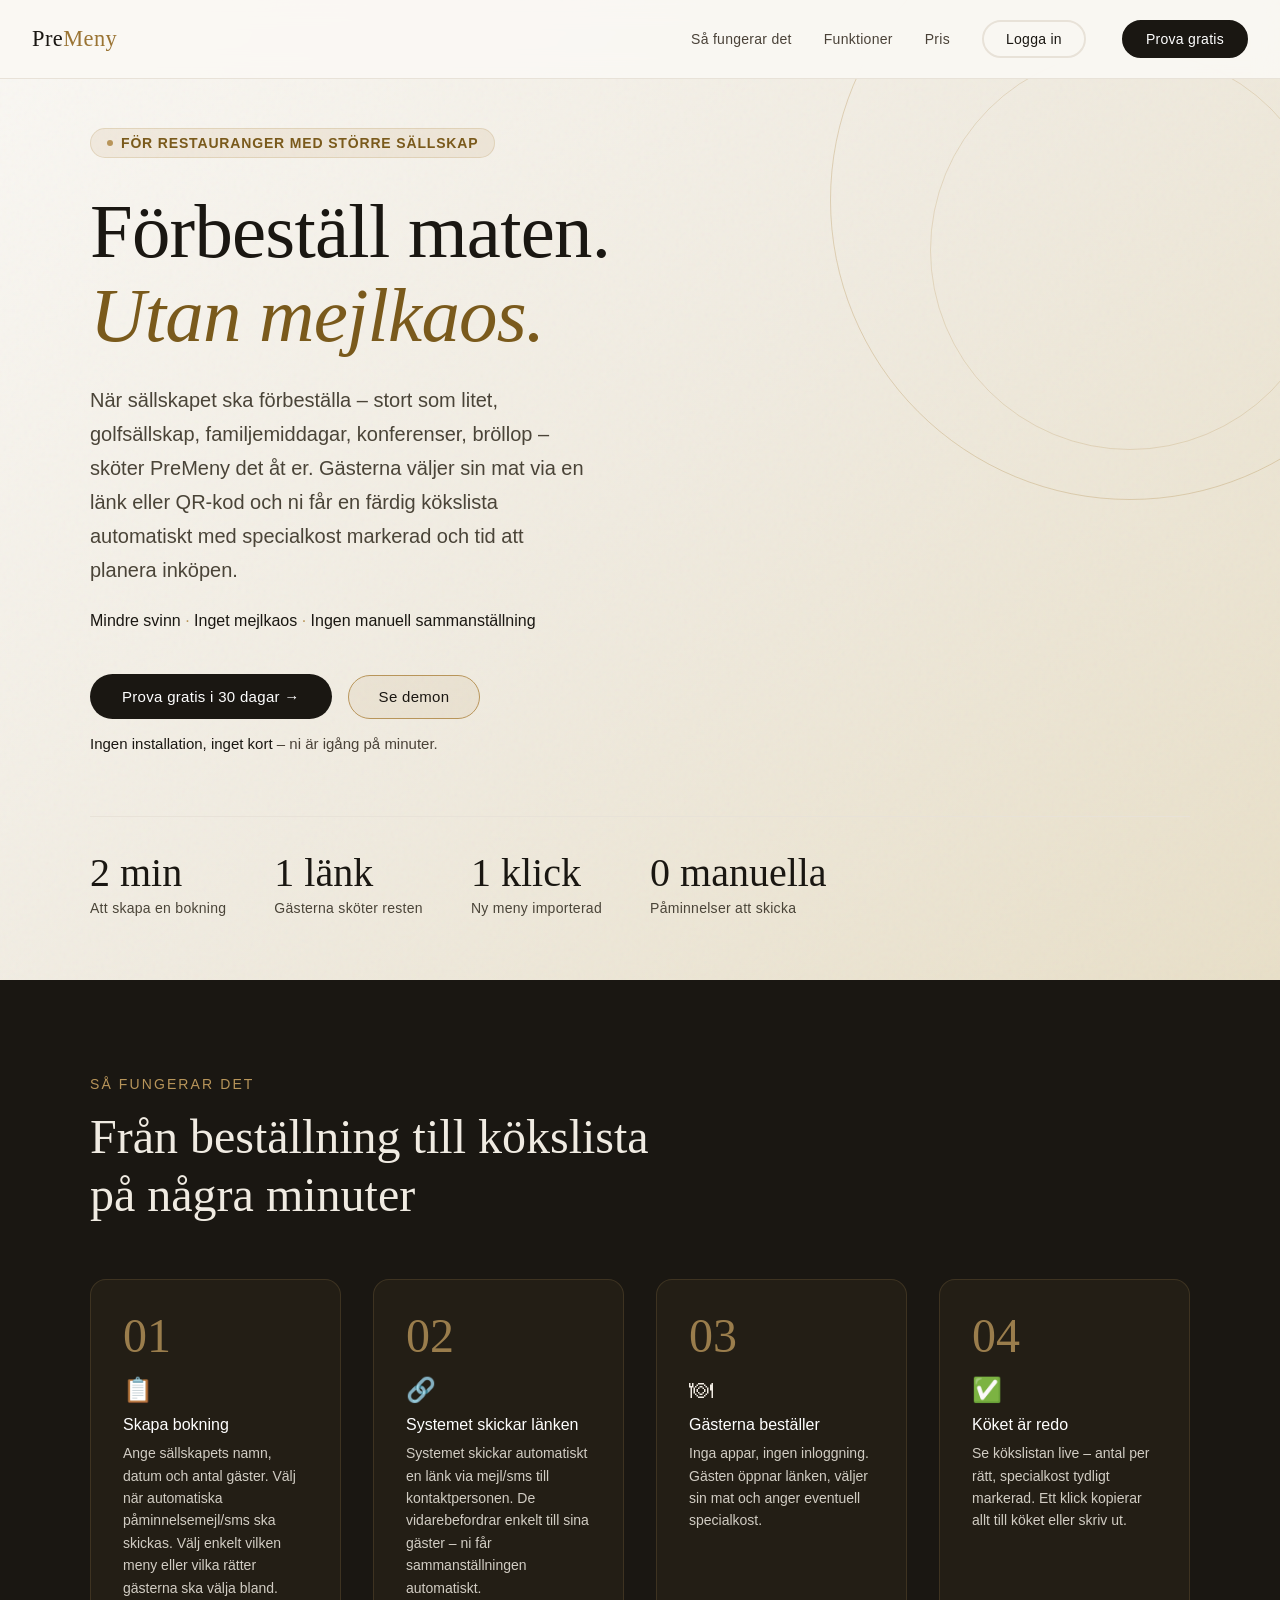
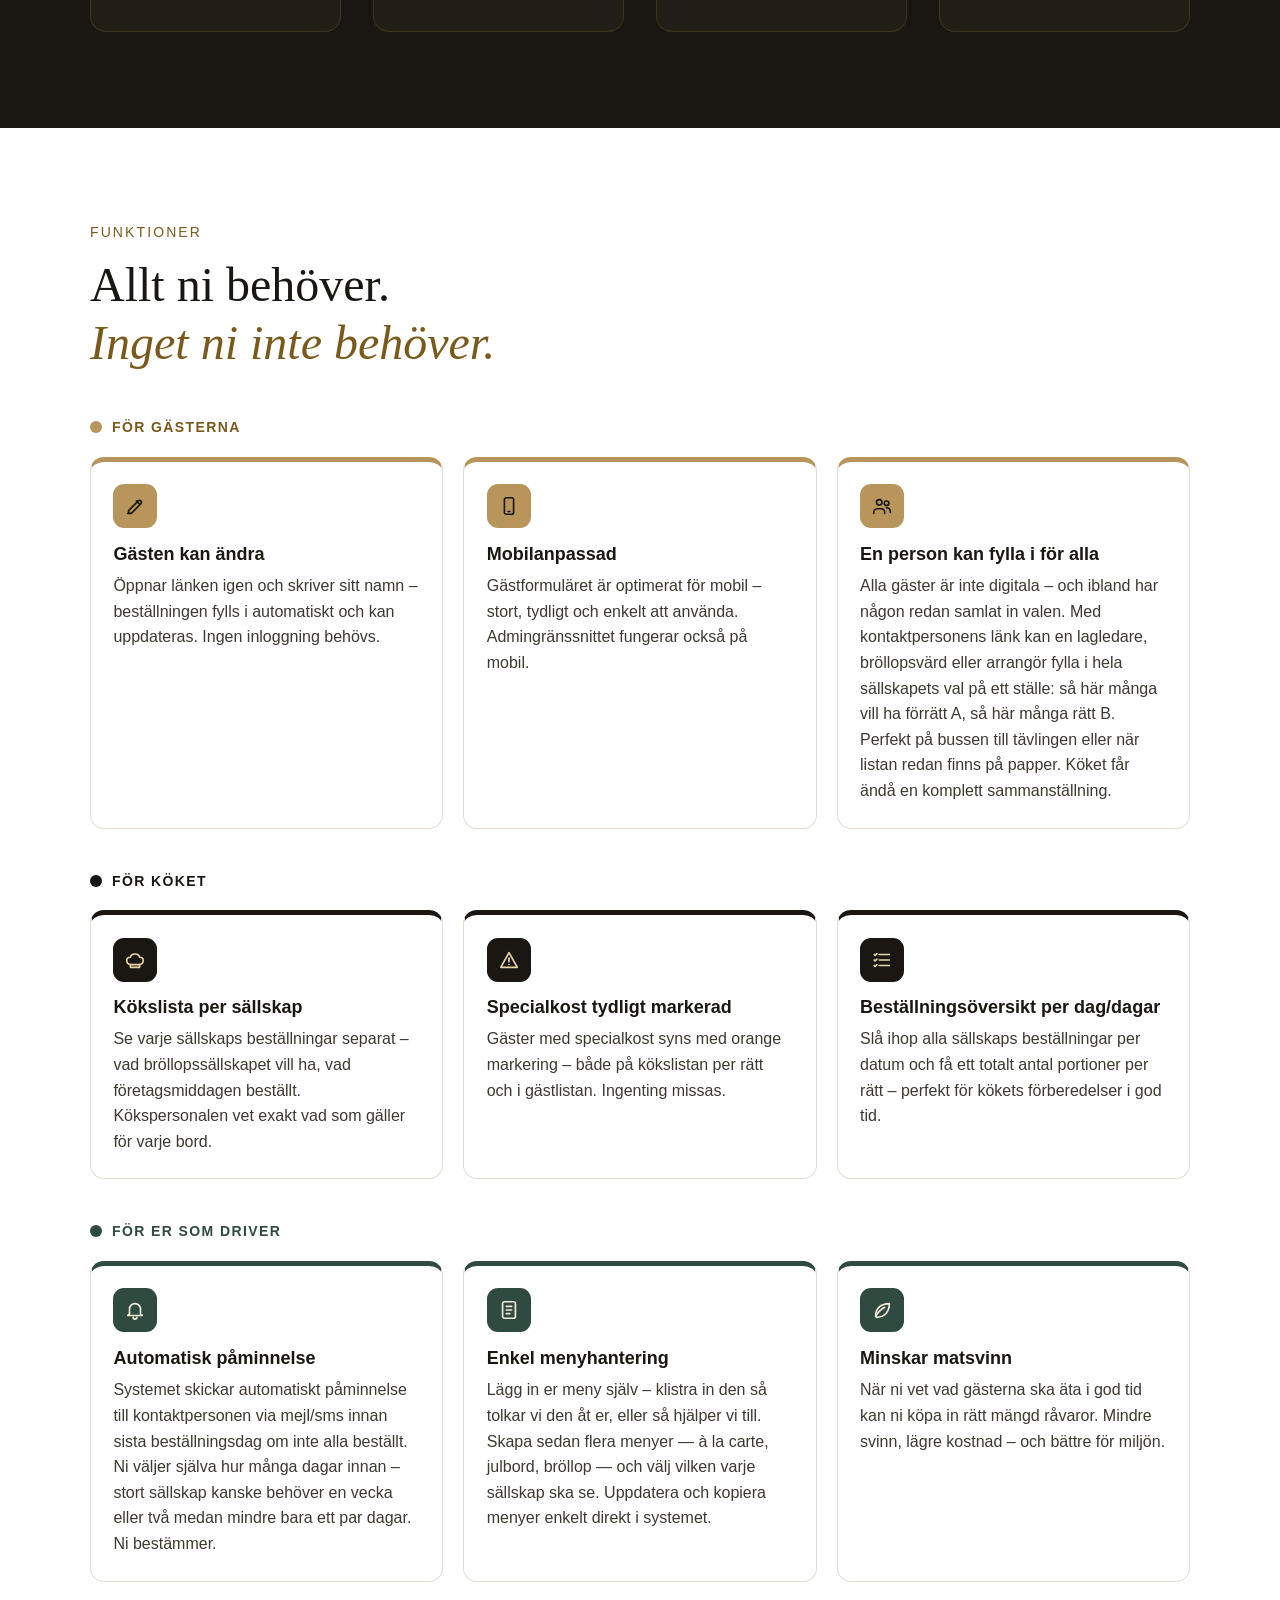
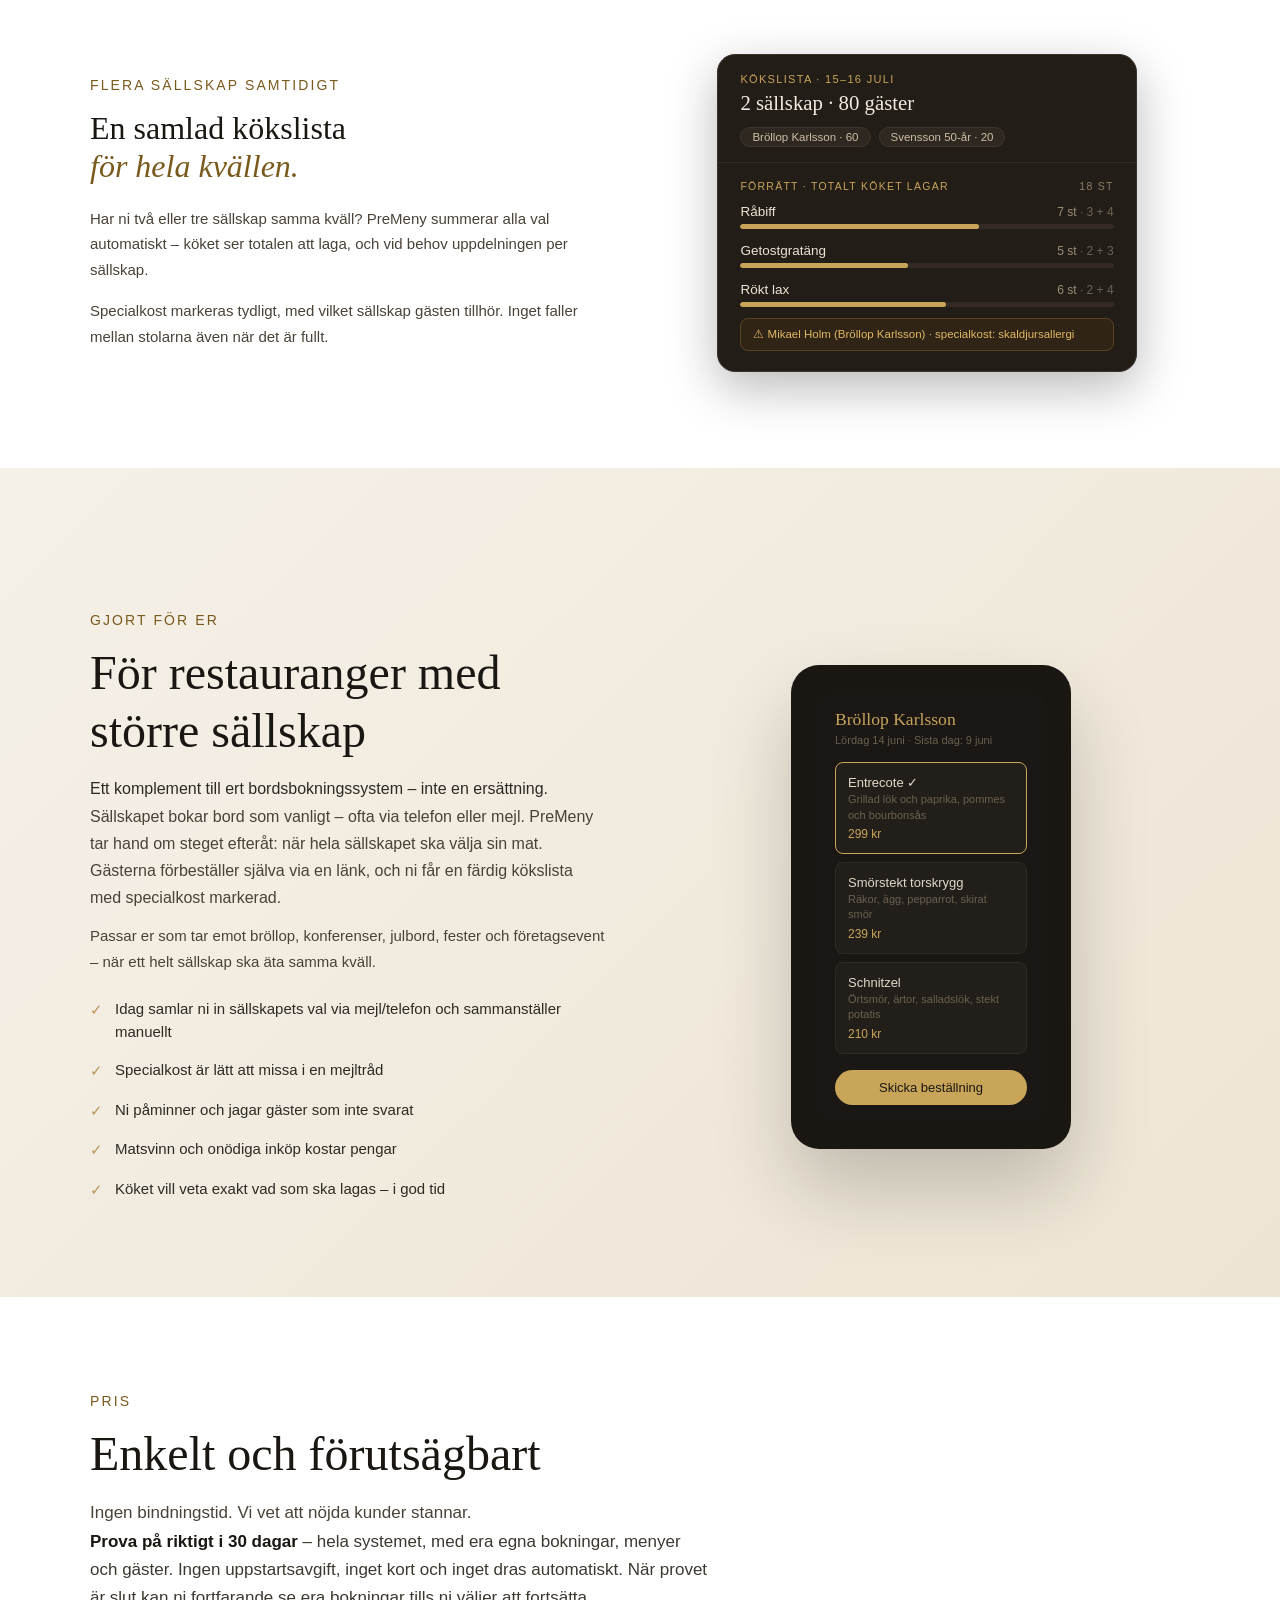
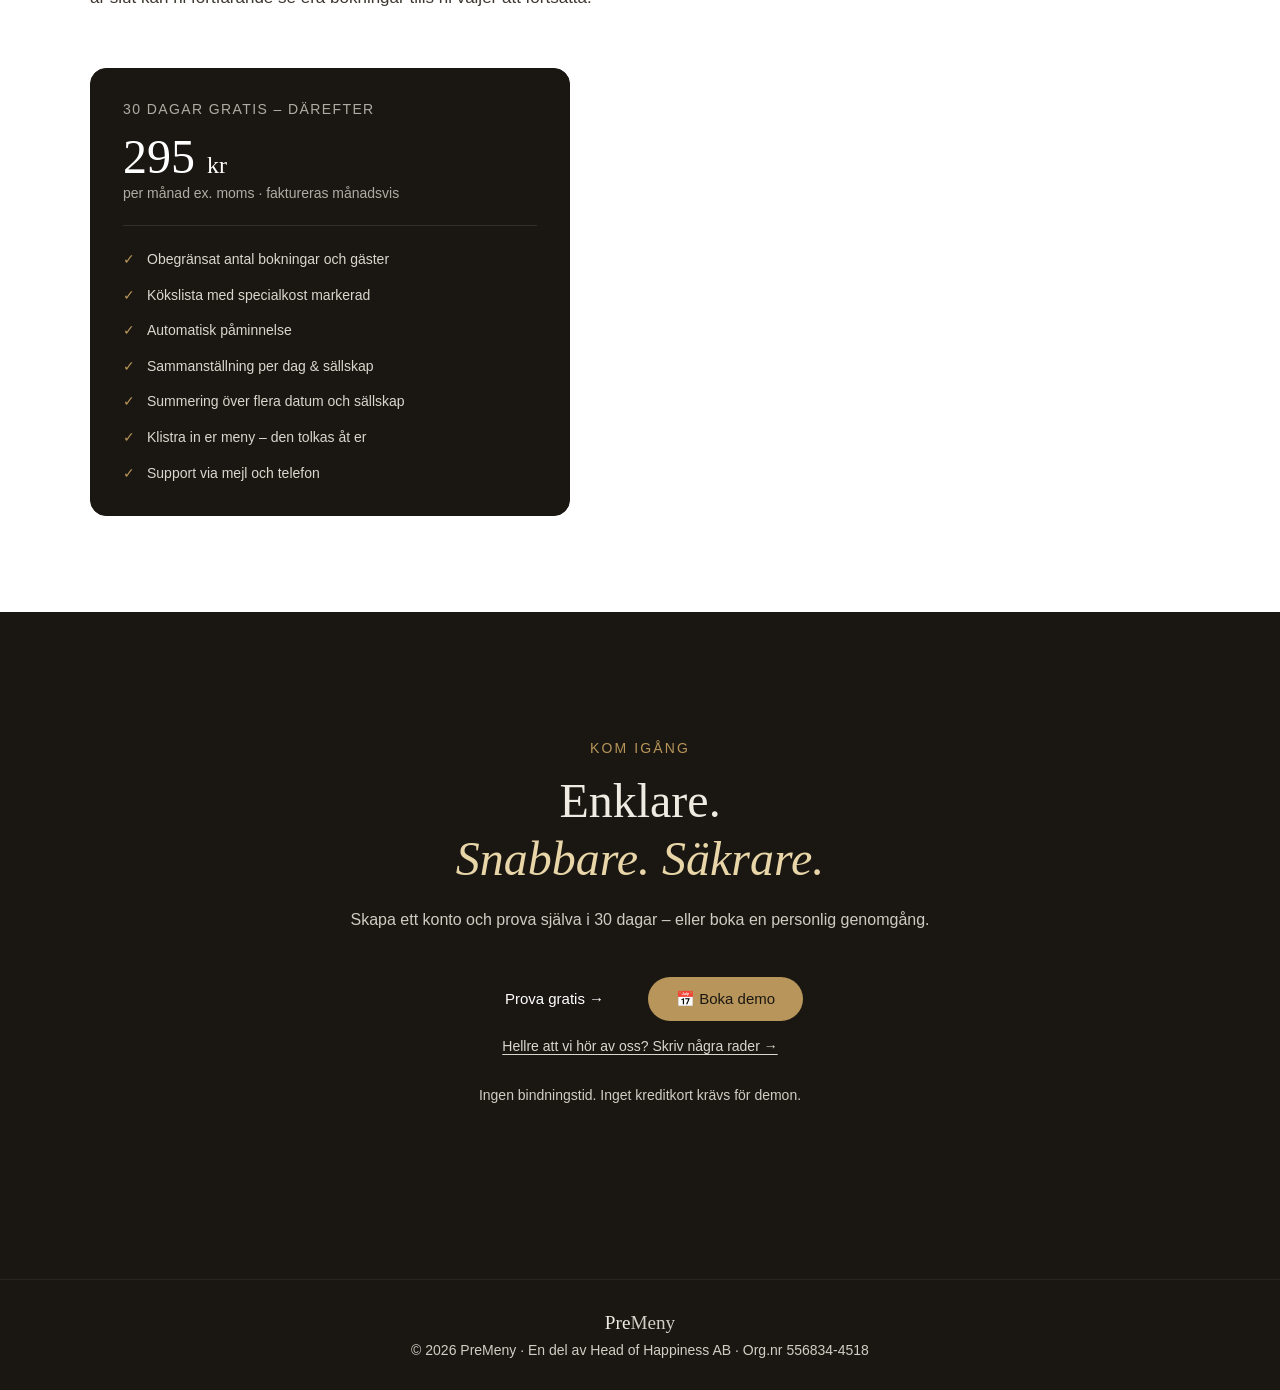
==== commit f2b8c8cf: "Startsidan: funktionsgrupperna som rader (rubrik + tre kort bredvid varandra) i stället för kolumner" ====
--- a/index.html
+++ b/index.html
@@ -106,9 +106,9 @@
 .feature-icon{font-size:1.75rem;margin-bottom:1rem}
 .feature-title{font-size:17px;font-weight:500;color:var(--dark);margin-bottom:.5rem}
 .feature-desc{font-size:14px;color:var(--muted);line-height:1.6}
-.fgroups{display:grid;grid-template-columns:repeat(3,minmax(0,1fr));gap:1.75rem;margin-top:3rem;align-items:start}
-.fgroup{display:flex;flex-direction:column;gap:1rem}
-.fgroup-label{display:flex;align-items:center;gap:10px;font-size:13px;font-weight:600;letter-spacing:.1em;text-transform:uppercase;margin-bottom:.1rem}
+.fgroups{display:flex;flex-direction:column;gap:2.75rem;margin-top:3rem}
+.fgroup{display:grid;grid-template-columns:repeat(3,minmax(0,1fr));gap:1.25rem;align-items:stretch}
+.fgroup-label{grid-column:1/-1;display:flex;align-items:center;gap:10px;font-size:13px;font-weight:600;letter-spacing:.1em;text-transform:uppercase;margin-bottom:.1rem}
 .fdot{width:12px;height:12px;border-radius:50%;background:var(--fc)}
 .fcard{background:#fff;border:1px solid #e3dccf;border-top:5px solid var(--fc);border-radius:14px;padding:1.4rem 1.4rem 1.5rem}
 .ficon{width:44px;height:44px;border-radius:11px;background:var(--fc);color:var(--fon);display:flex;align-items:center;justify-content:center;margin-bottom:.9rem}
@@ -117,7 +117,7 @@
 .g-gast{--fc:#B8955A;--fon:#1a1712}.g-gast .fgroup-label{color:#7a5a1c}
 .g-kok{--fc:#1a1712;--fon:#E8D5A8}.g-kok .fgroup-label{color:#1a1712}
 .g-drift{--fc:#2F4A3F;--fon:#F2EBD9}.g-drift .fgroup-label{color:#2F4A3F}
-@media(max-width:900px){.fgroups{grid-template-columns:1fr;gap:2.25rem}}
+@media(max-width:900px){.fgroup{grid-template-columns:1fr}.fgroups{gap:2.25rem}}
 
 /* ── FOR WHO ── */
 .for-who{background:linear-gradient(135deg,#f5f0e8,#ede5d4)}
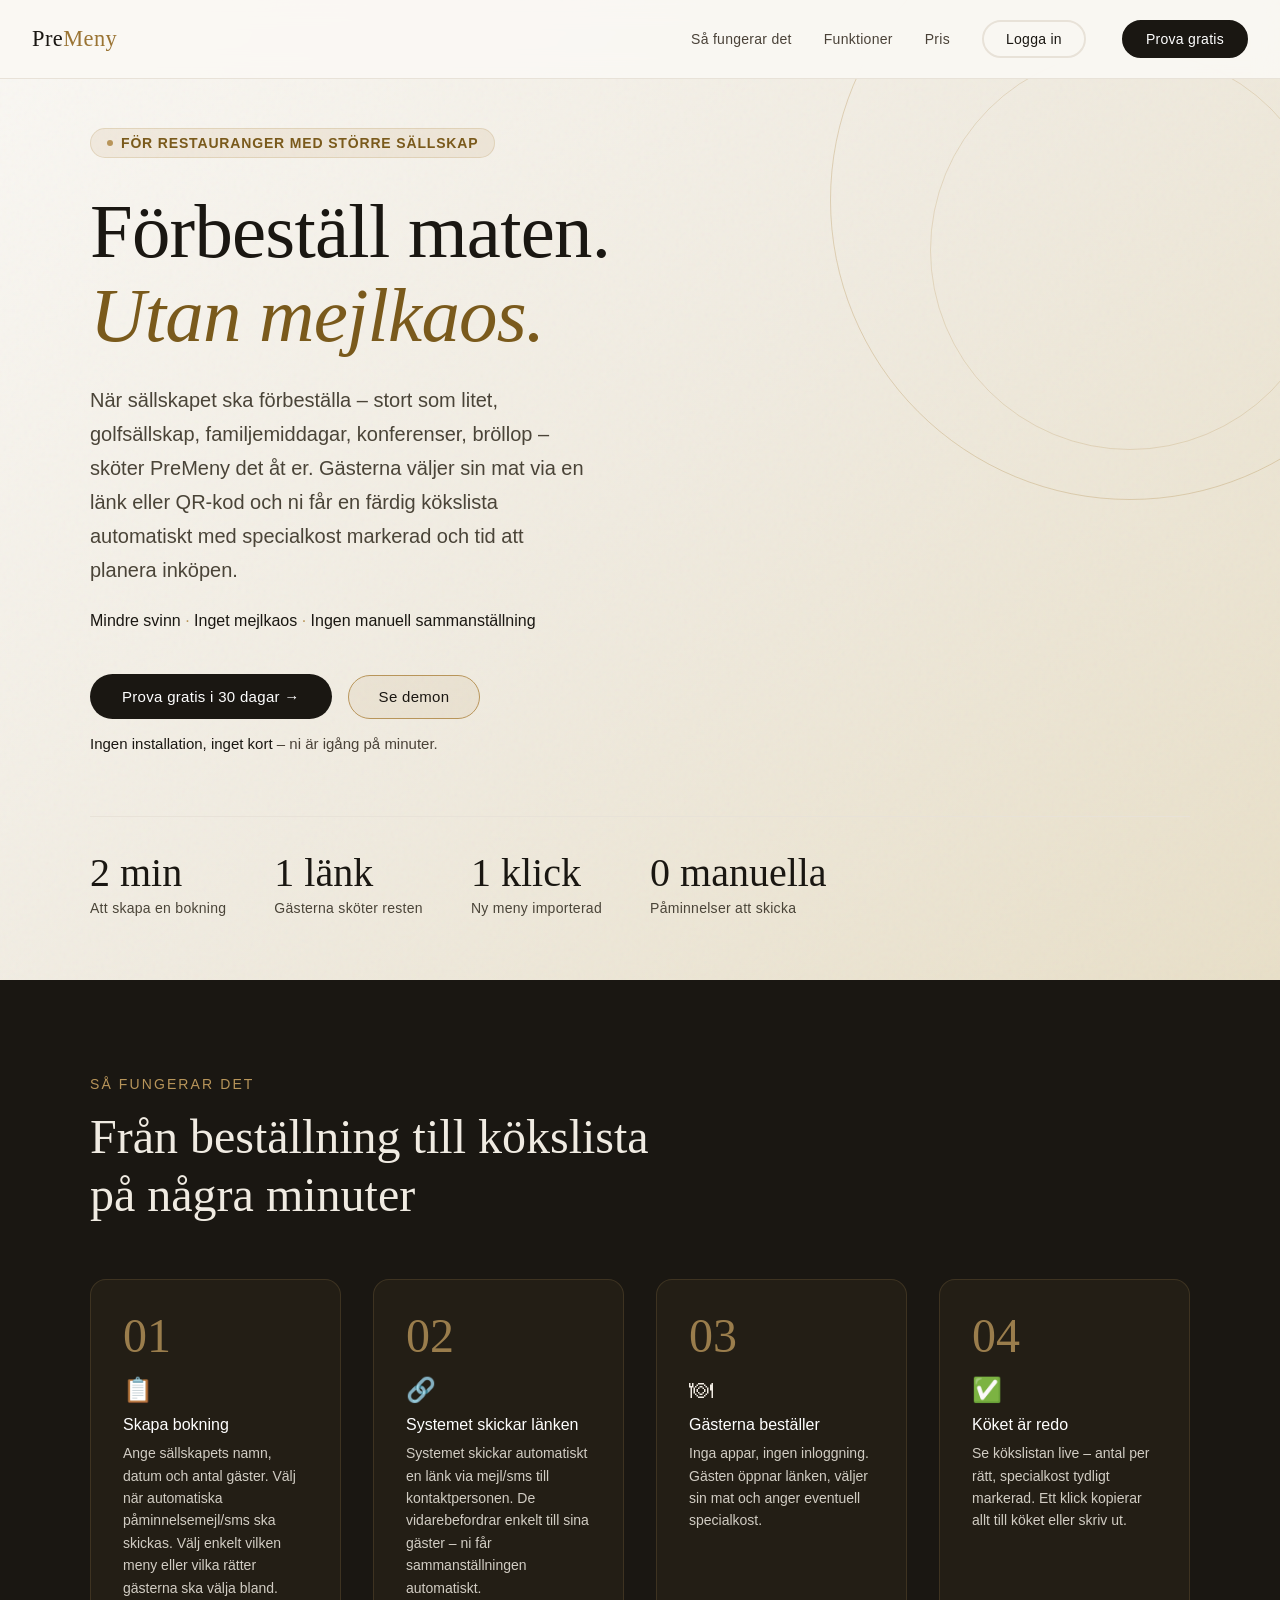
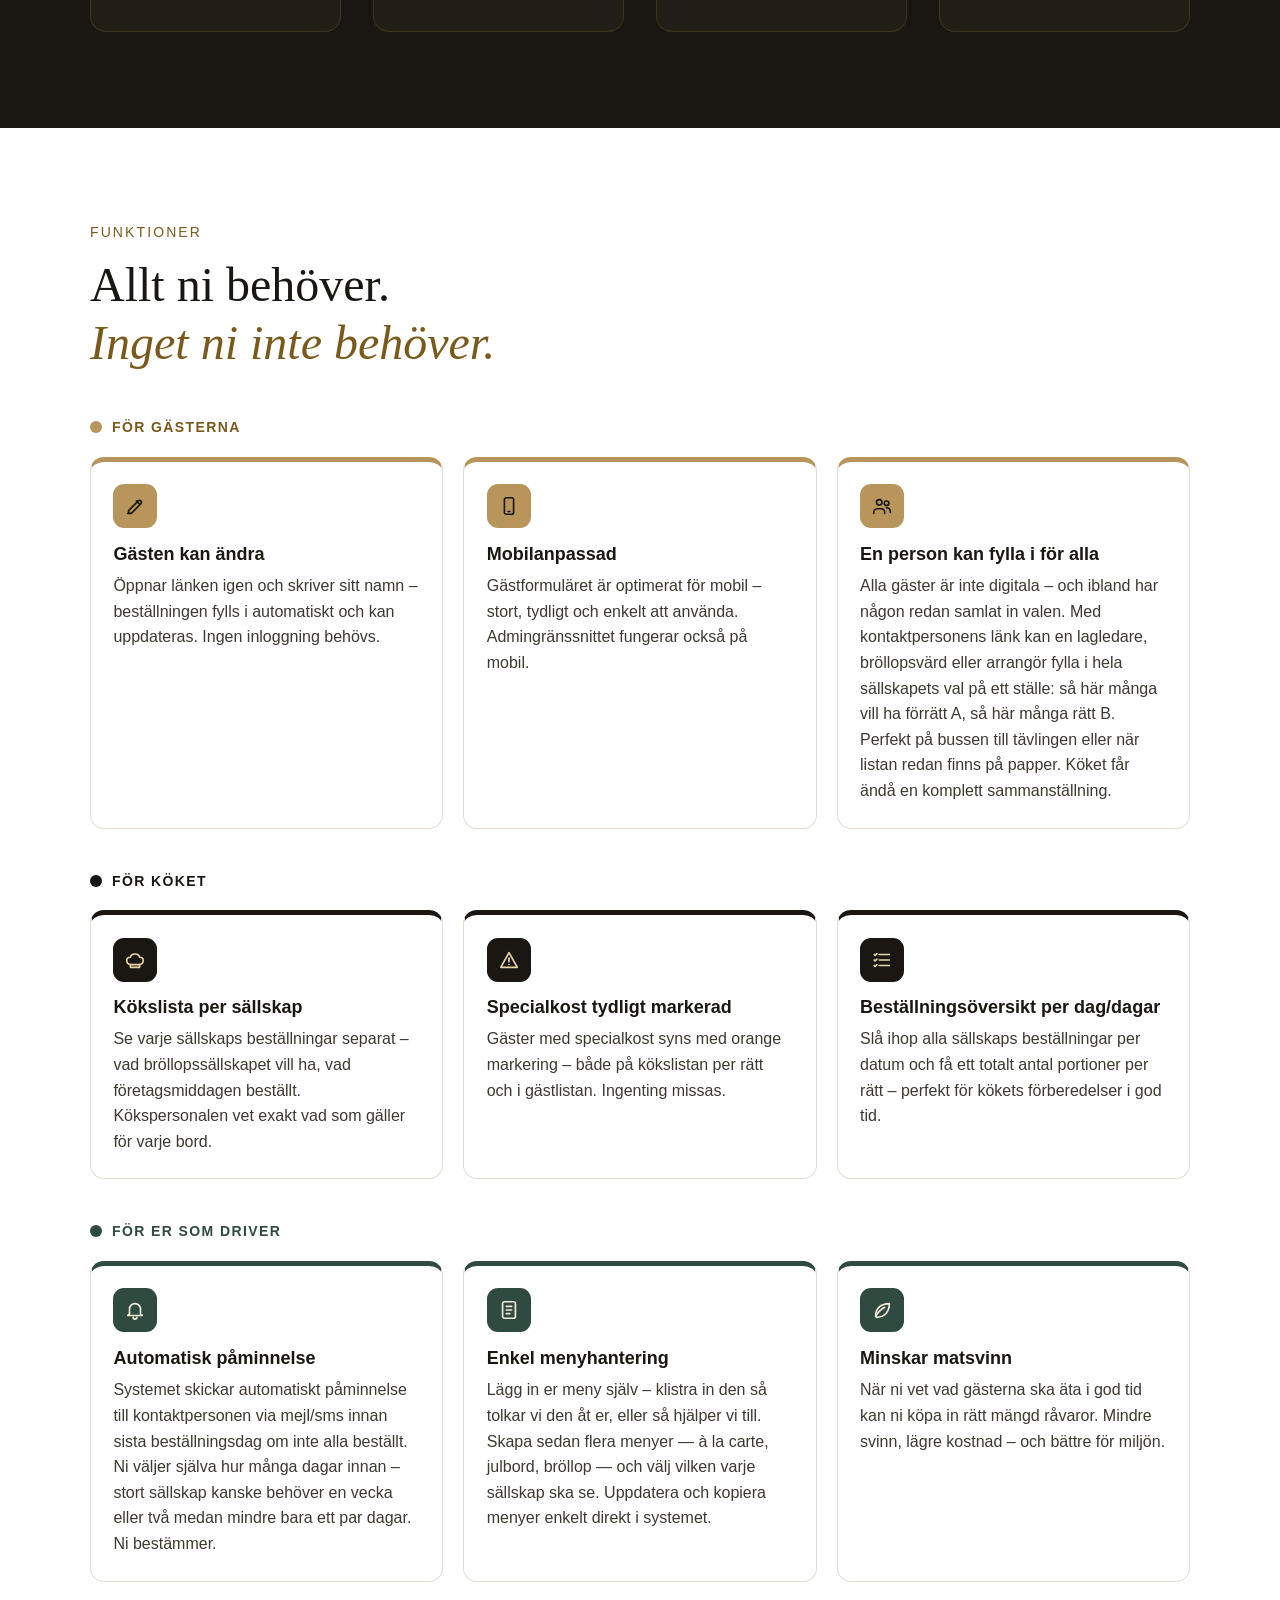
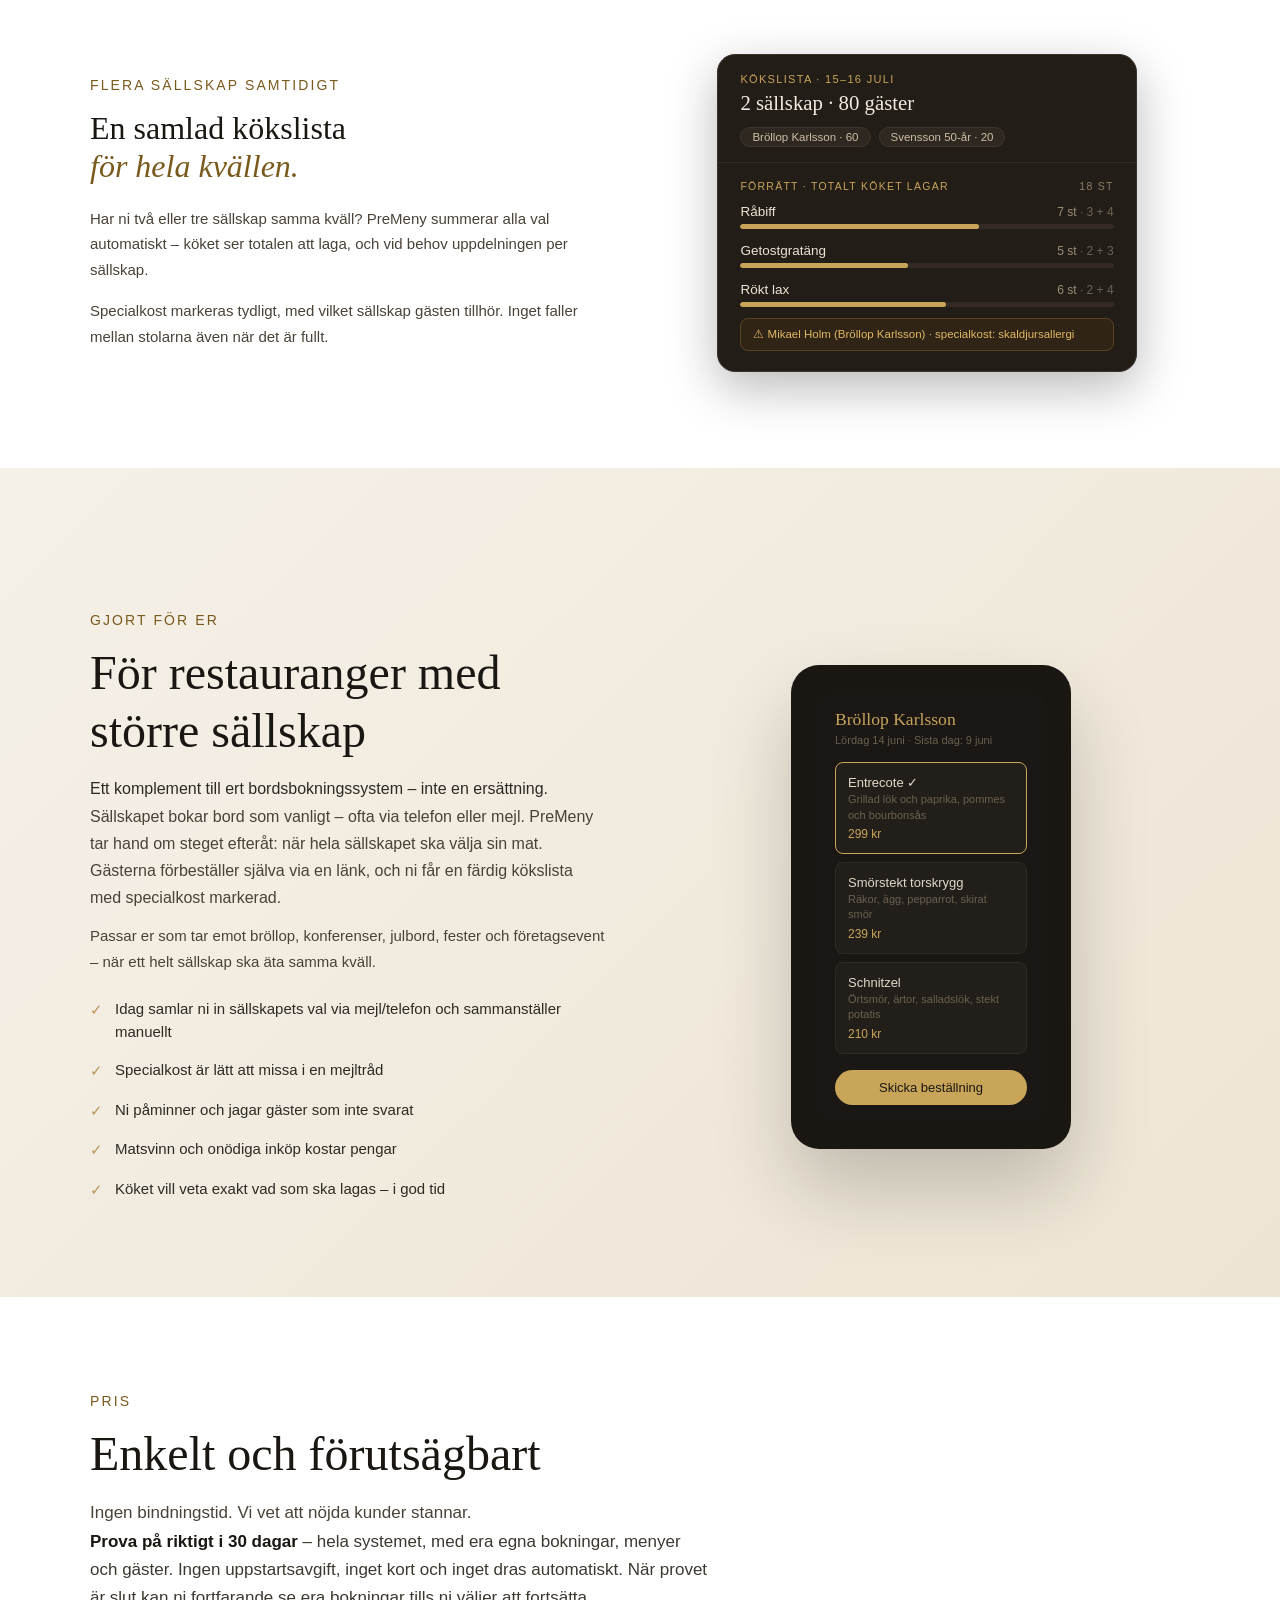
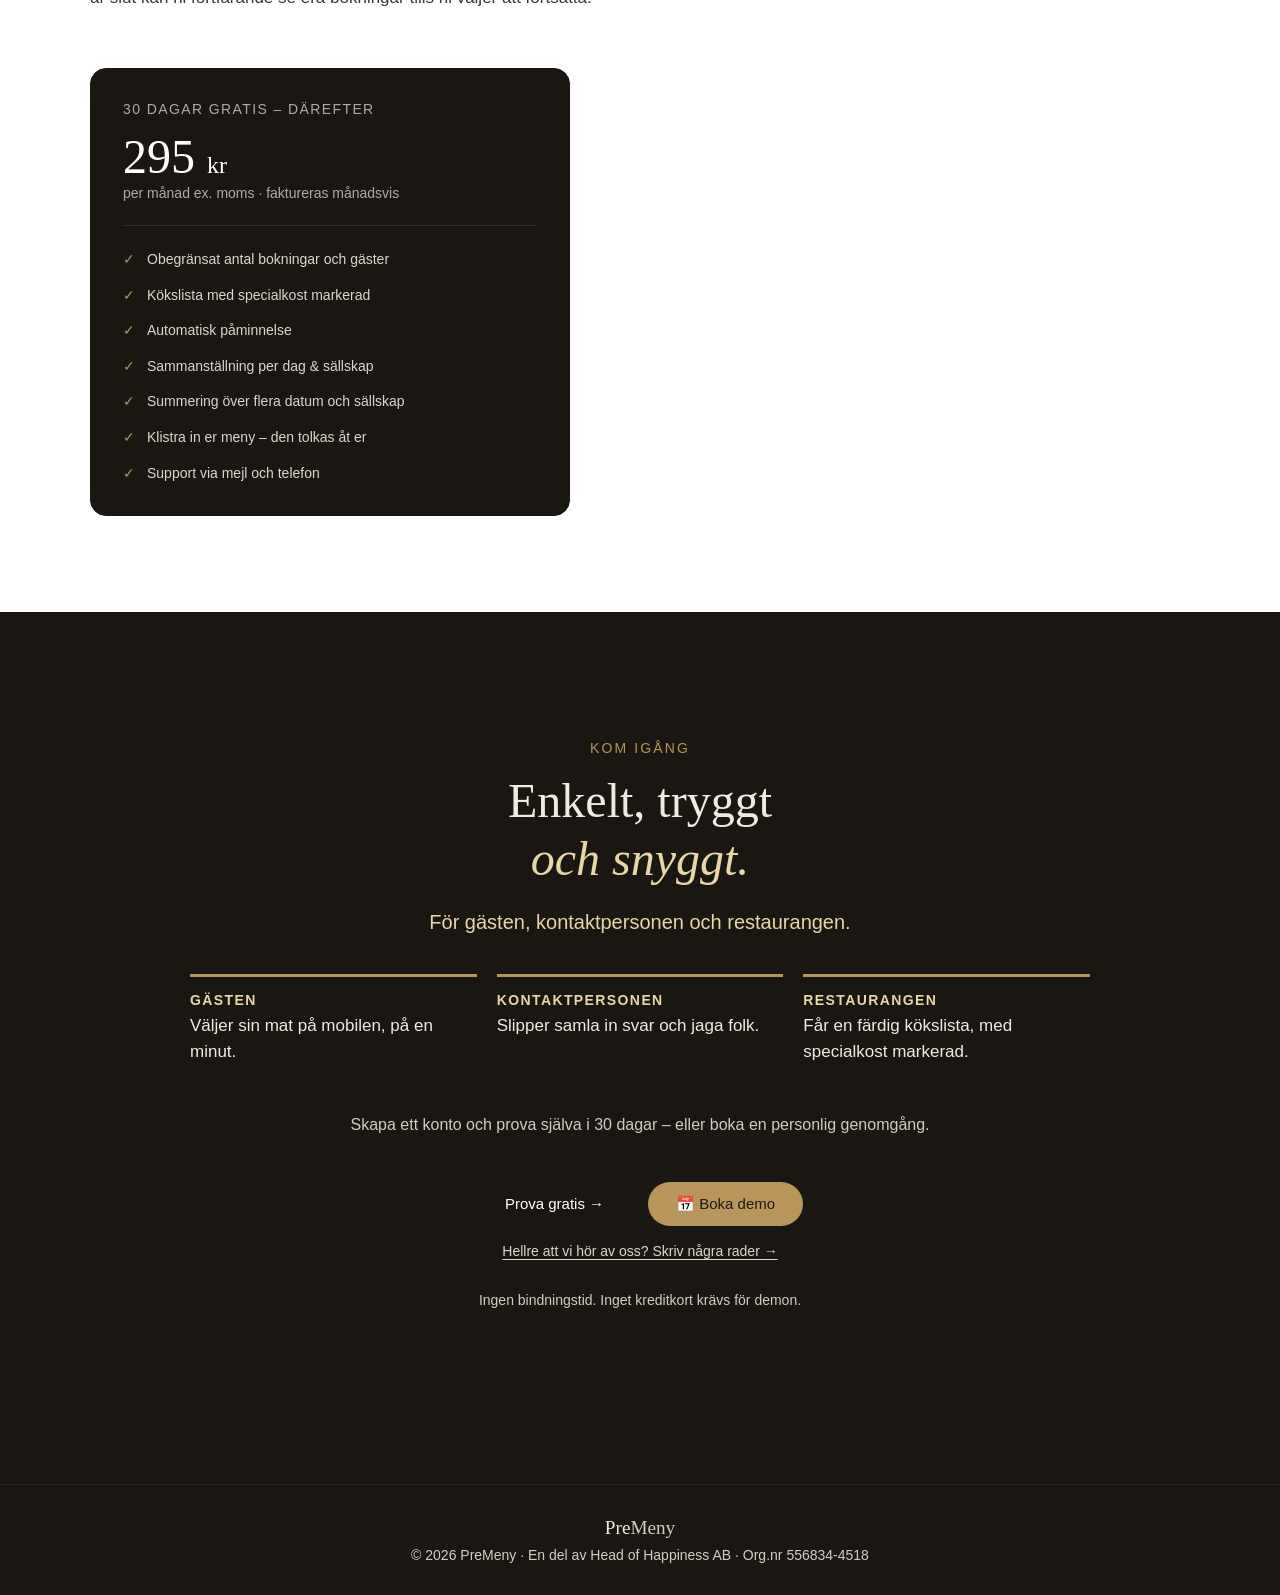
==== commit 6687018b: "Startsidan: ny punch i avslutande sektionen (Enkelt, tryggt och snyggt – för gästen, kontaktpersonen" ====
--- a/index.html
+++ b/index.html
@@ -281,6 +281,15 @@
 .cta-section [style*="rgba(240,235,226"],footer [style*="rgba(240,235,226"],footer p,footer .org-nr,footer span{color:rgba(240,235,226,.86)!important}
 .cta-section [style*="font-size:13px"],footer p,footer .org-nr{font-size:14px!important}
 .cta-section a[style*="underline"]{color:rgba(240,235,226,.9)!important}
+
+/* CTA: tydlig punch med vad det betyder för var och en */
+.cta-section h2{max-width:760px}
+.cta-section p.cta-sub{font-size:20px;color:#E8D5A8;margin:0 auto 2.5rem}
+.cta-punch{display:grid;grid-template-columns:repeat(3,minmax(0,1fr));gap:1.25rem;max-width:900px;margin:0 auto 3.25rem;text-align:left}
+.cta-p{border-top:3px solid #B8955A;padding-top:.9rem}
+.cta-p-who{font-size:14px;font-weight:600;letter-spacing:.1em;text-transform:uppercase;color:#E8D5A8;margin-bottom:.35rem}
+.cta-p-what{font-size:17px;line-height:1.5;color:#f0ebe2}
+@media(max-width:760px){.cta-punch{grid-template-columns:1fr;gap:1.1rem}.cta-section p.cta-sub{font-size:18px}}
 </style>
 </head>
 <body>
@@ -573,7 +582,13 @@
 <section class="cta-section" id="demo">
   <div class="container">
     <div class="section-tag">Kom igång</div>
-    <h2>Enklare.<br><em style="color:var(--gold);font-style:italic">Snabbare. Säkrare.</em></h2>
+    <h2>Enkelt, tryggt<br><em style="color:var(--gold);font-style:italic">och snyggt.</em></h2>
+    <p class="cta-sub">För gästen, kontaktpersonen och restaurangen.</p>
+    <div class="cta-punch">
+      <div class="cta-p"><div class="cta-p-who">Gästen</div><div class="cta-p-what">Väljer sin mat på mobilen, på en minut.</div></div>
+      <div class="cta-p"><div class="cta-p-who">Kontaktpersonen</div><div class="cta-p-what">Slipper samla in svar och jaga folk.</div></div>
+      <div class="cta-p"><div class="cta-p-who">Restaurangen</div><div class="cta-p-what">Får en färdig kökslista, med specialkost markerad.</div></div>
+    </div>
     <p>Skapa ett konto och prova själva i 30 dagar – eller boka en personlig genomgång.</p>
     <div style="display:flex;gap:1rem;justify-content:center;margin-bottom:1rem;flex-wrap:wrap">
       <a href="https://premeny.se/registrera.html" class="btn-cta" style="text-decoration:none;background:var(--dark);color:#fff">Prova gratis →</a>
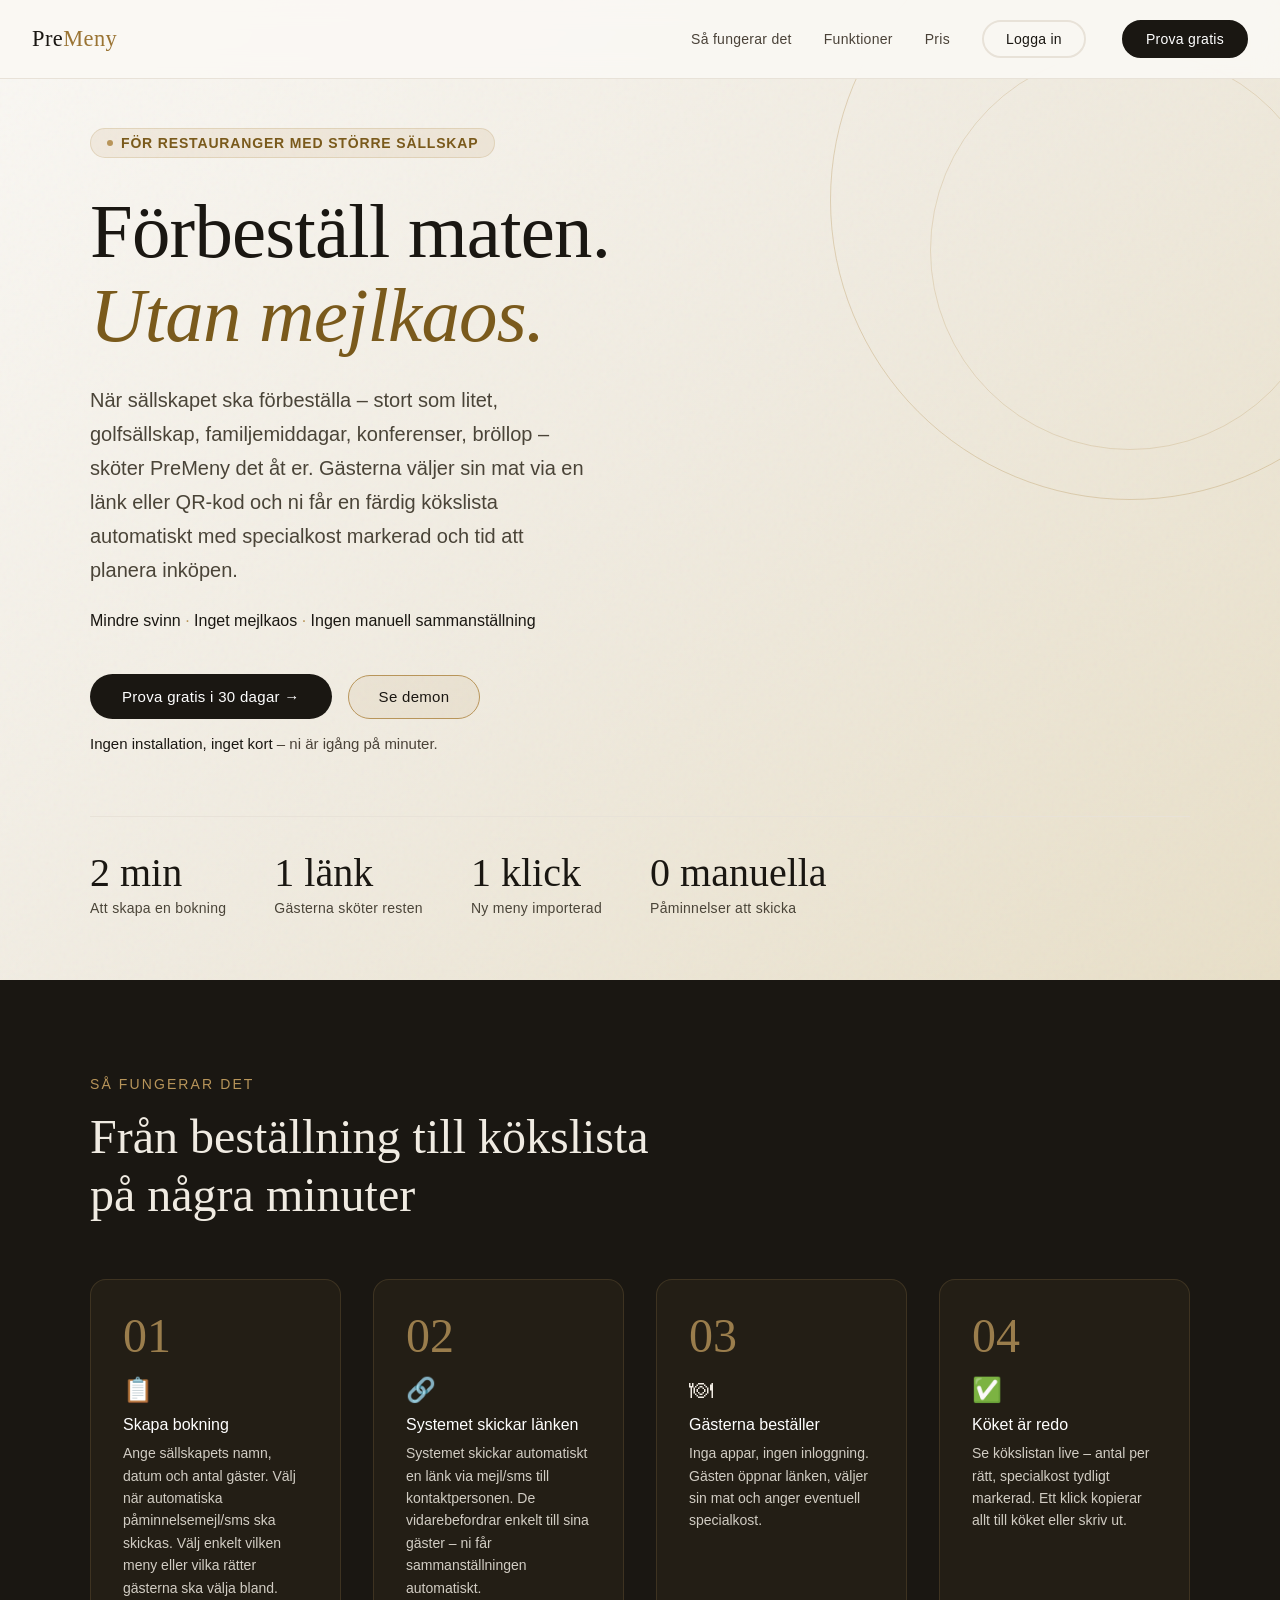
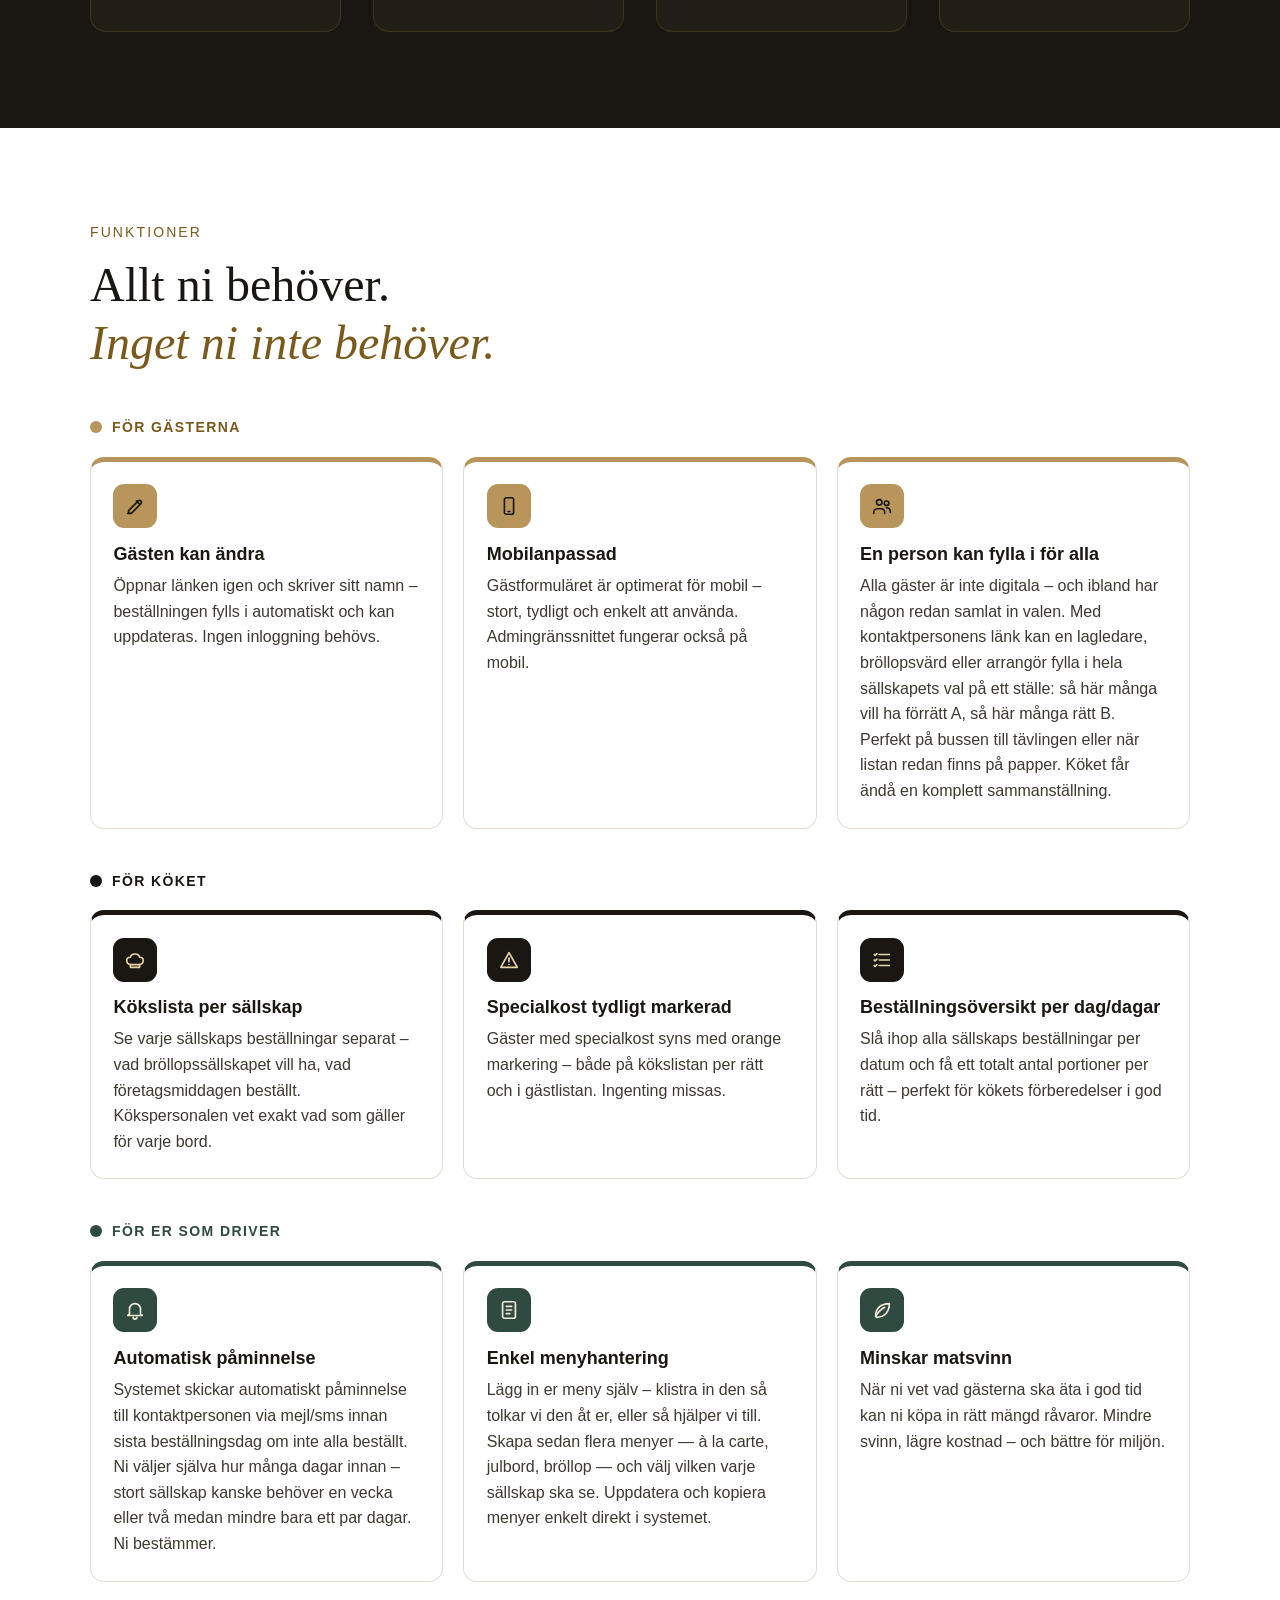
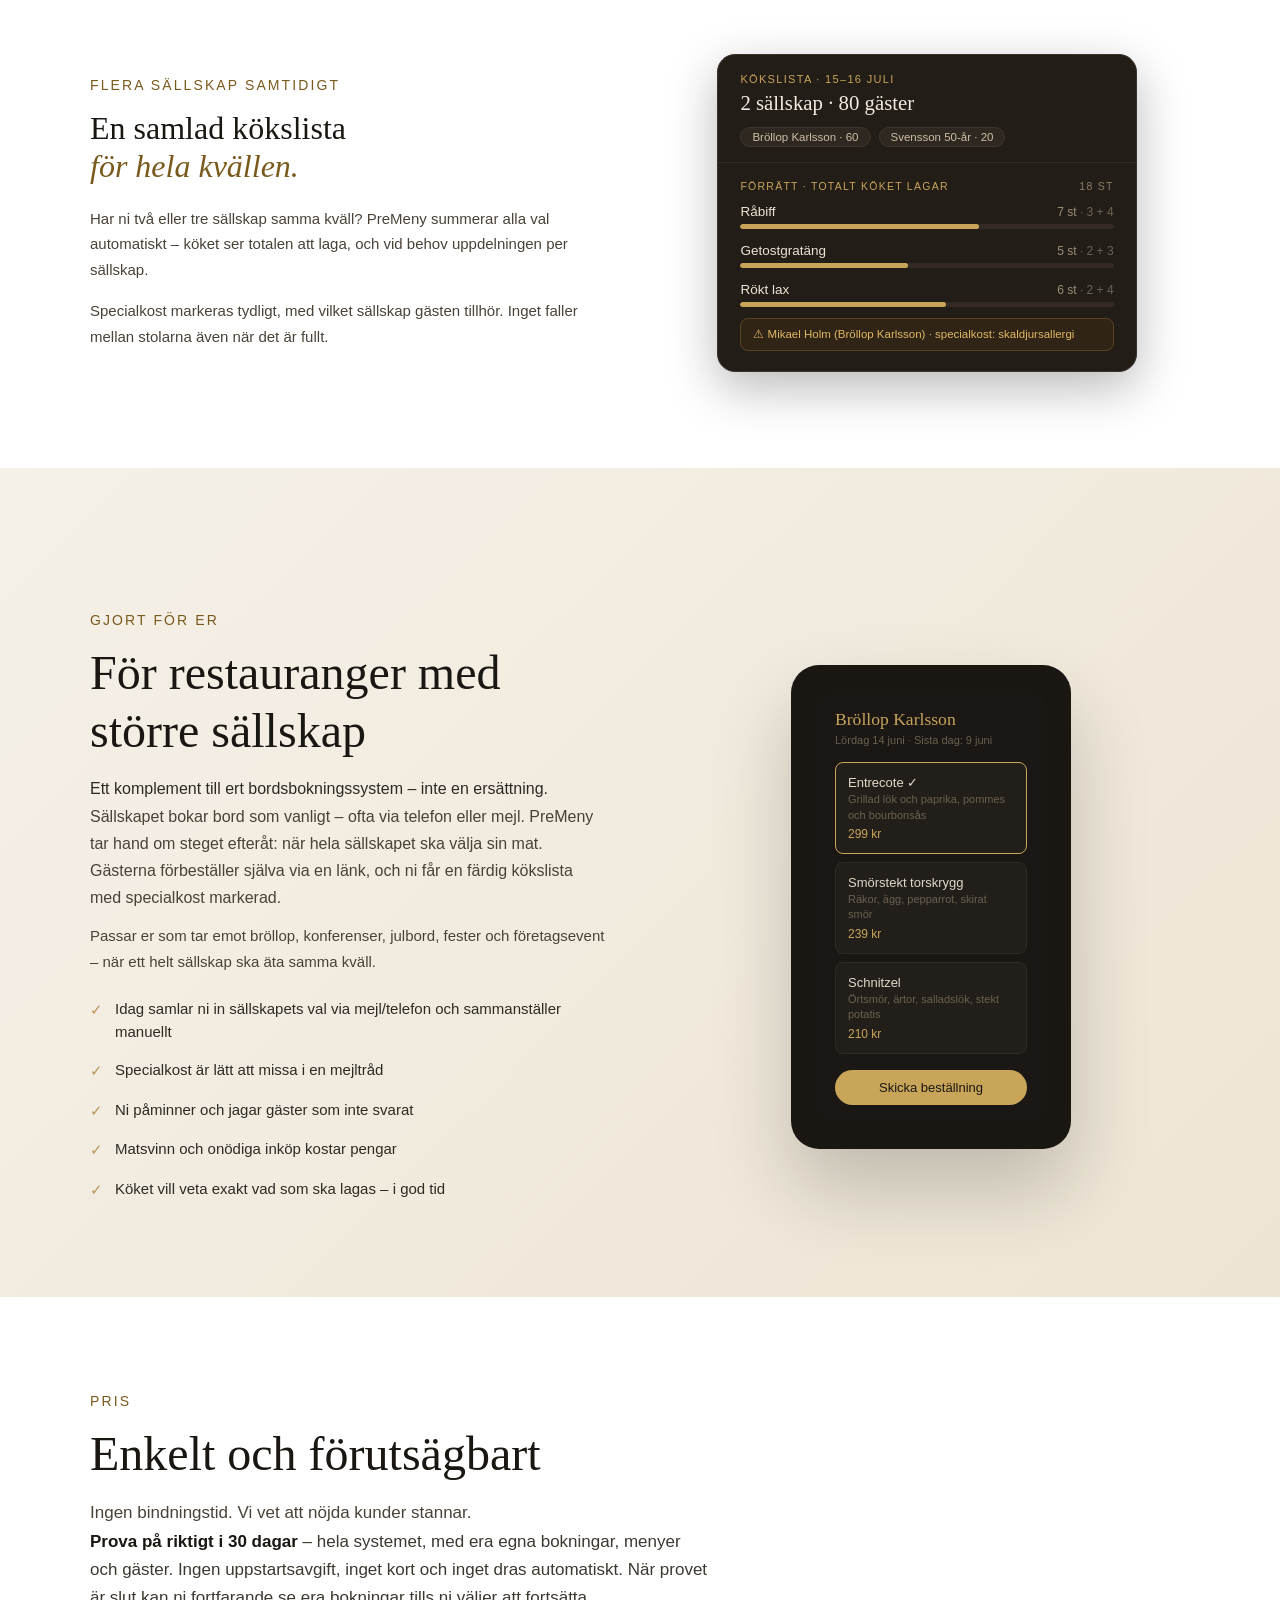
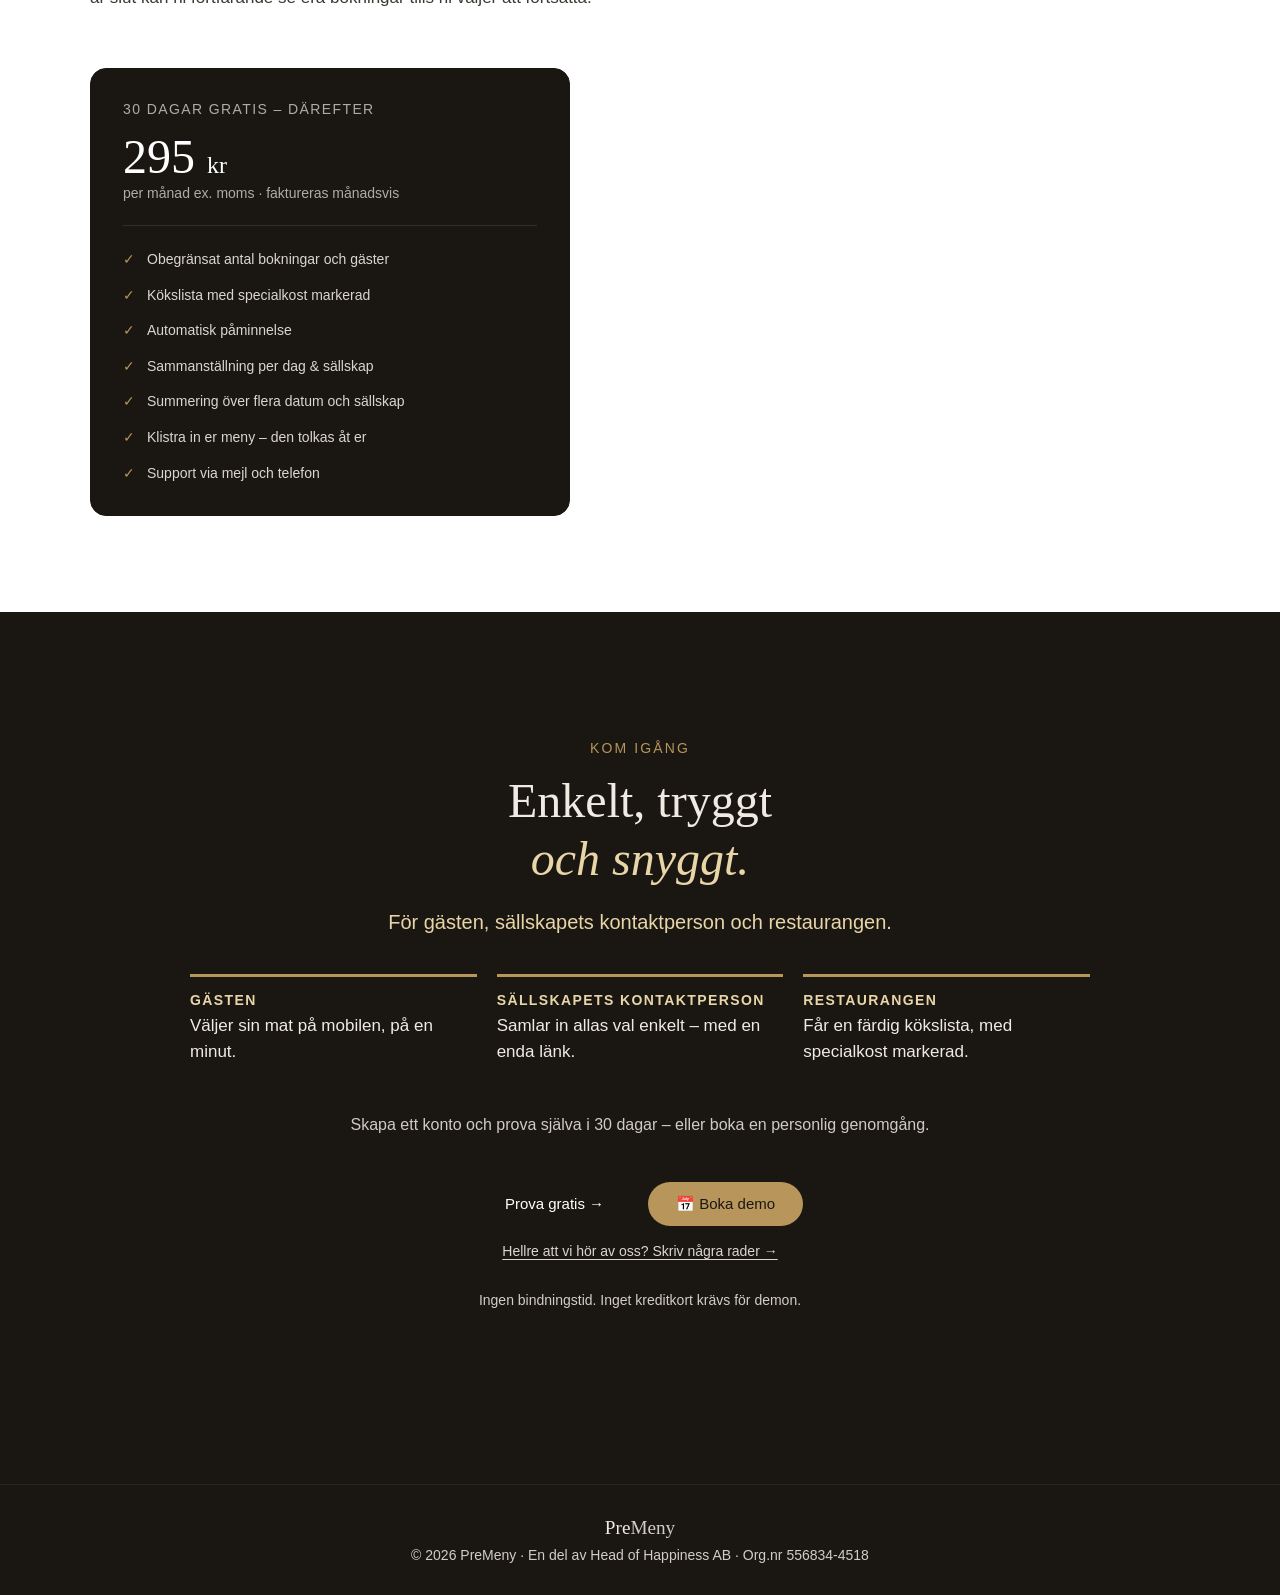
==== commit 85c46488: "Startsidan: kontaktpersonens punkt omformulerad (samlar in allas val enkelt) Co-Authored-By: Claude " ====
--- a/index.html
+++ b/index.html
@@ -583,10 +583,10 @@
   <div class="container">
     <div class="section-tag">Kom igång</div>
     <h2>Enkelt, tryggt<br><em style="color:var(--gold);font-style:italic">och snyggt.</em></h2>
-    <p class="cta-sub">För gästen, kontaktpersonen och restaurangen.</p>
+    <p class="cta-sub">För gästen, sällskapets kontaktperson och restaurangen.</p>
     <div class="cta-punch">
       <div class="cta-p"><div class="cta-p-who">Gästen</div><div class="cta-p-what">Väljer sin mat på mobilen, på en minut.</div></div>
-      <div class="cta-p"><div class="cta-p-who">Kontaktpersonen</div><div class="cta-p-what">Slipper samla in svar och jaga folk.</div></div>
+      <div class="cta-p"><div class="cta-p-who">Sällskapets kontaktperson</div><div class="cta-p-what">Samlar in allas val enkelt – med en enda länk.</div></div>
       <div class="cta-p"><div class="cta-p-who">Restaurangen</div><div class="cta-p-what">Får en färdig kökslista, med specialkost markerad.</div></div>
     </div>
     <p>Skapa ett konto och prova själva i 30 dagar – eller boka en personlig genomgång.</p>
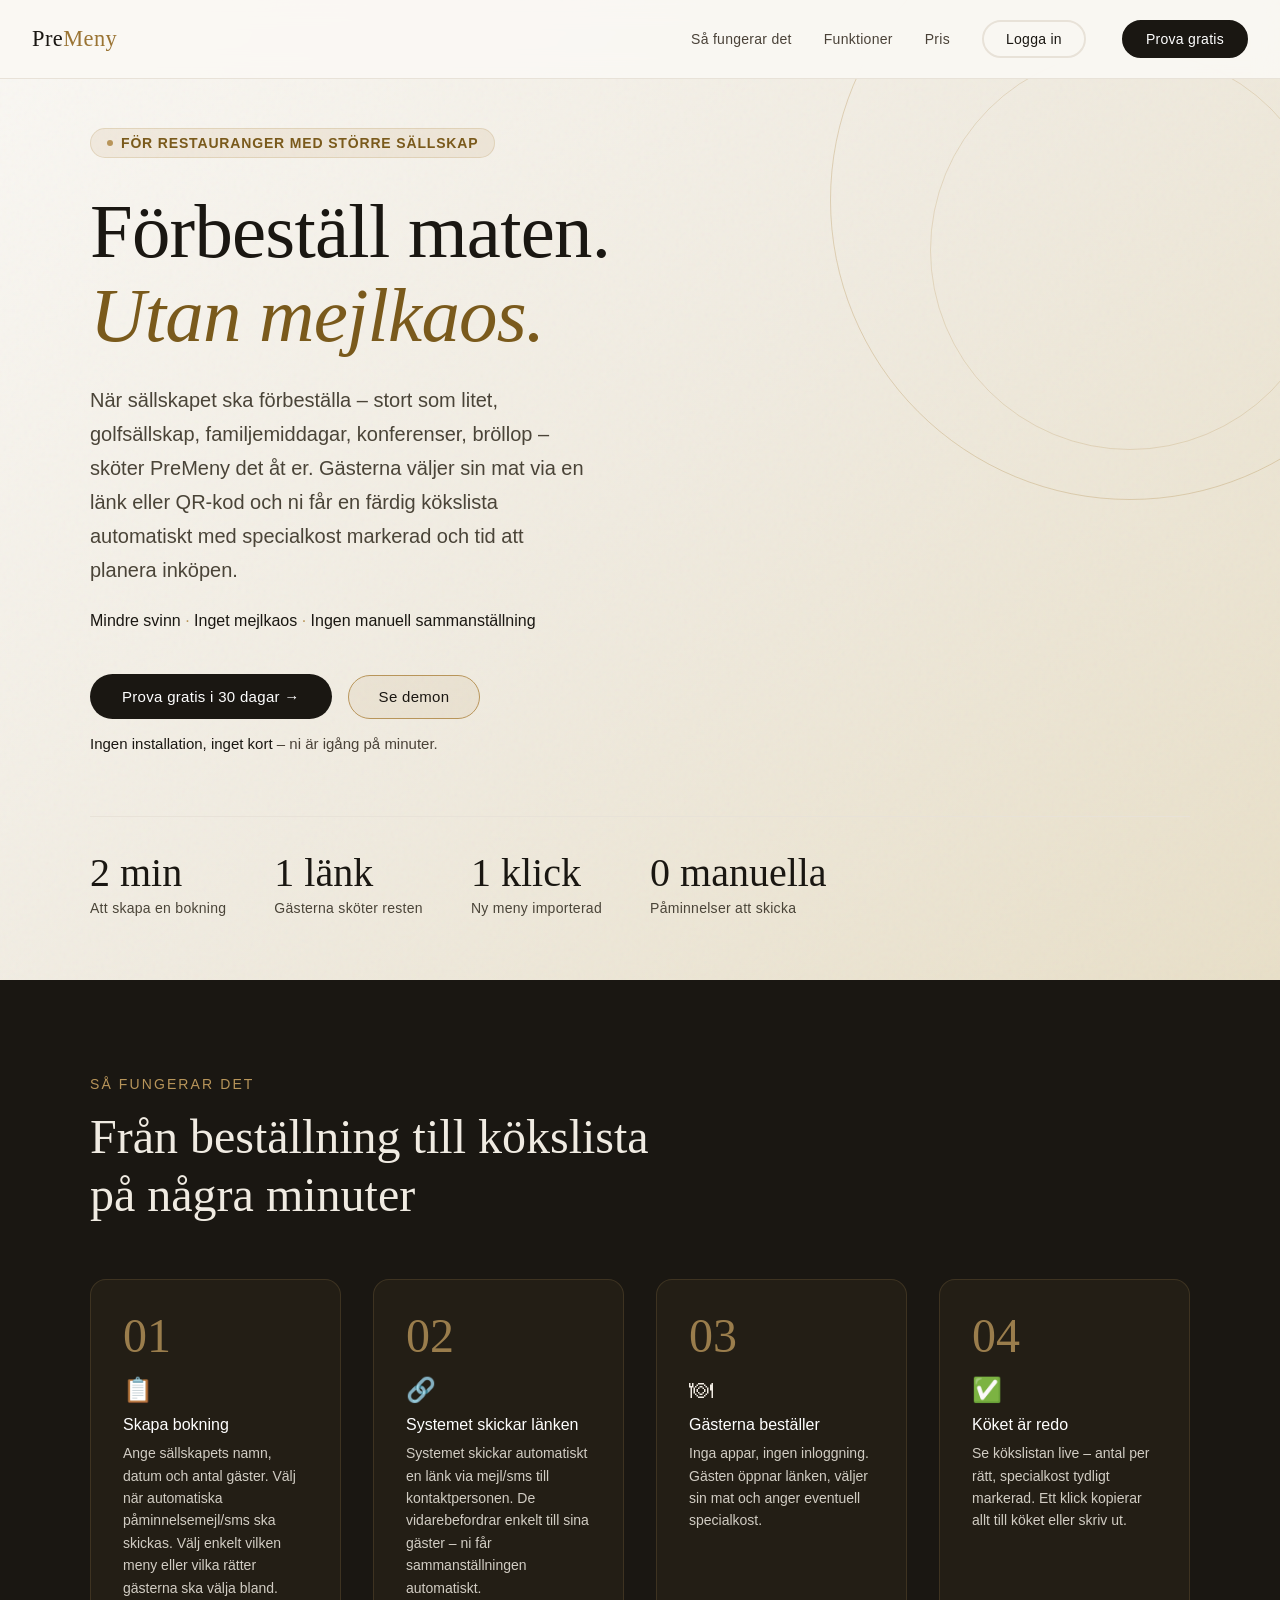
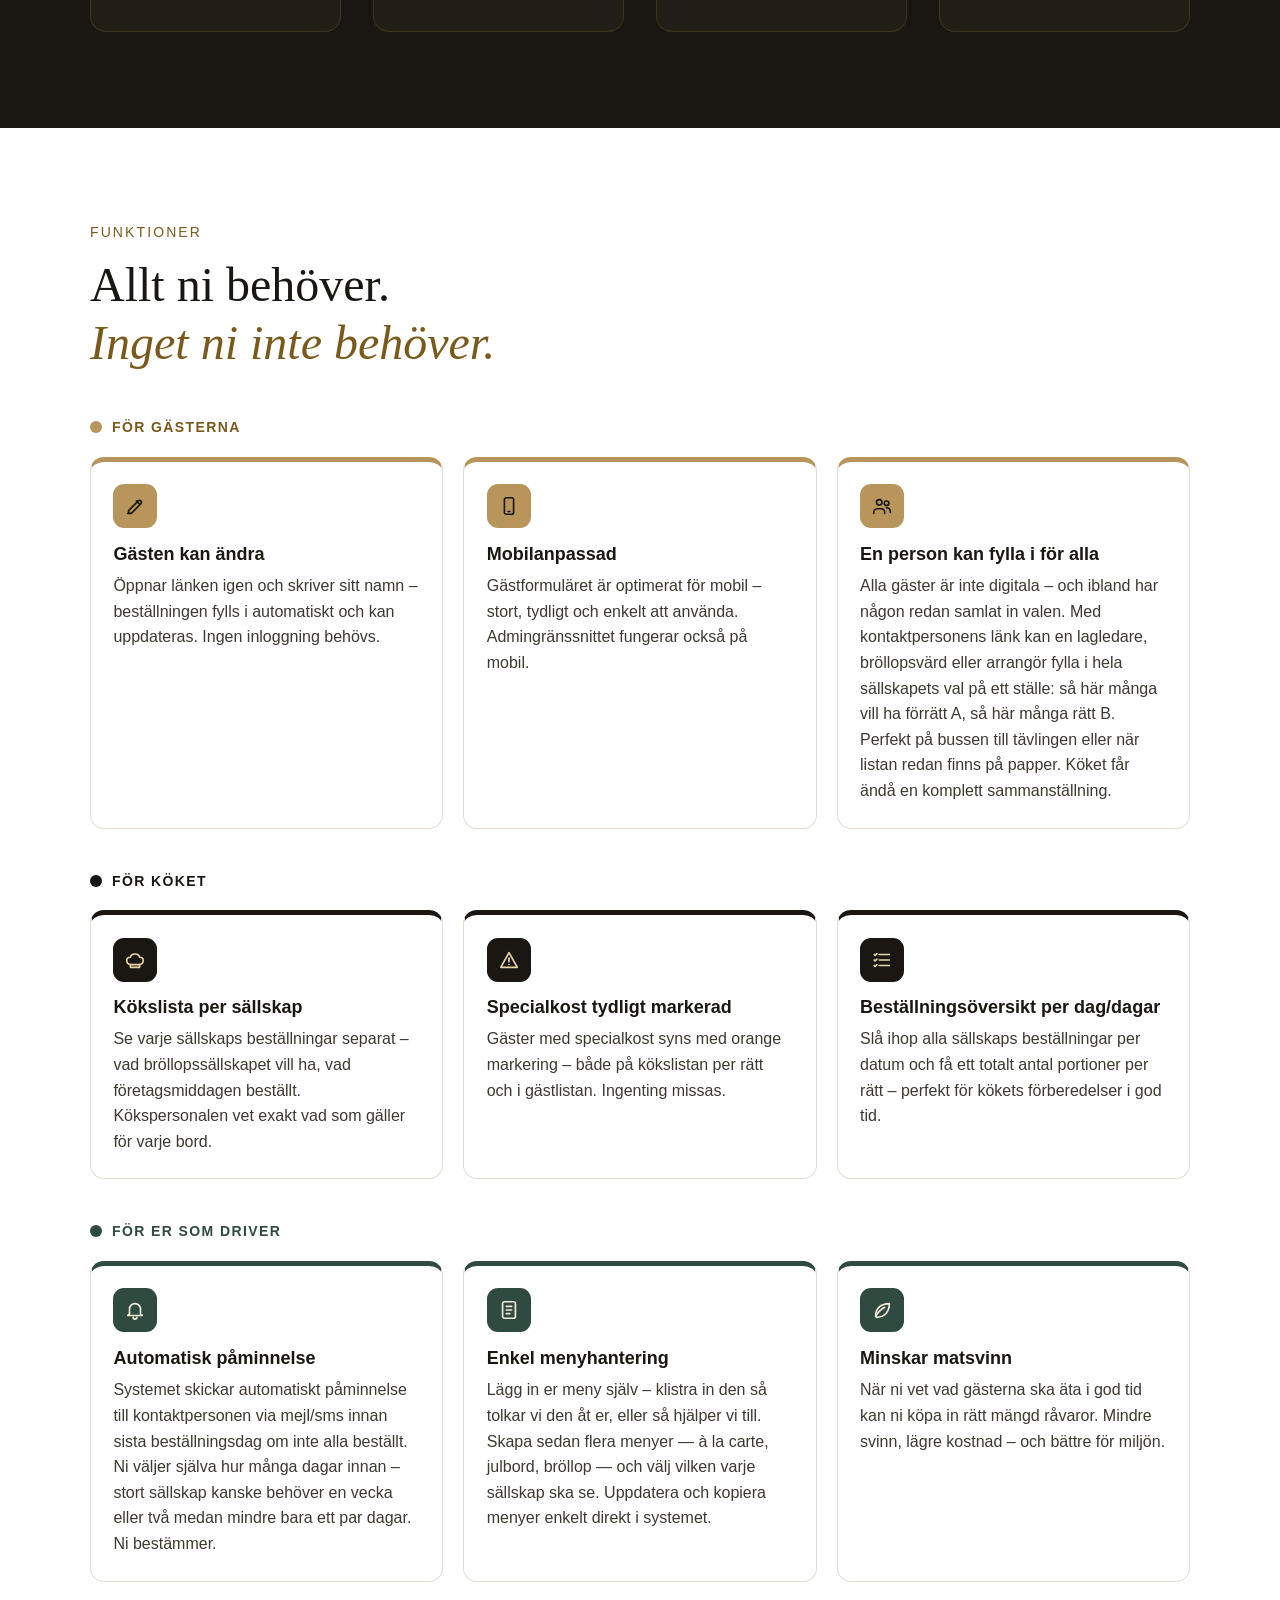
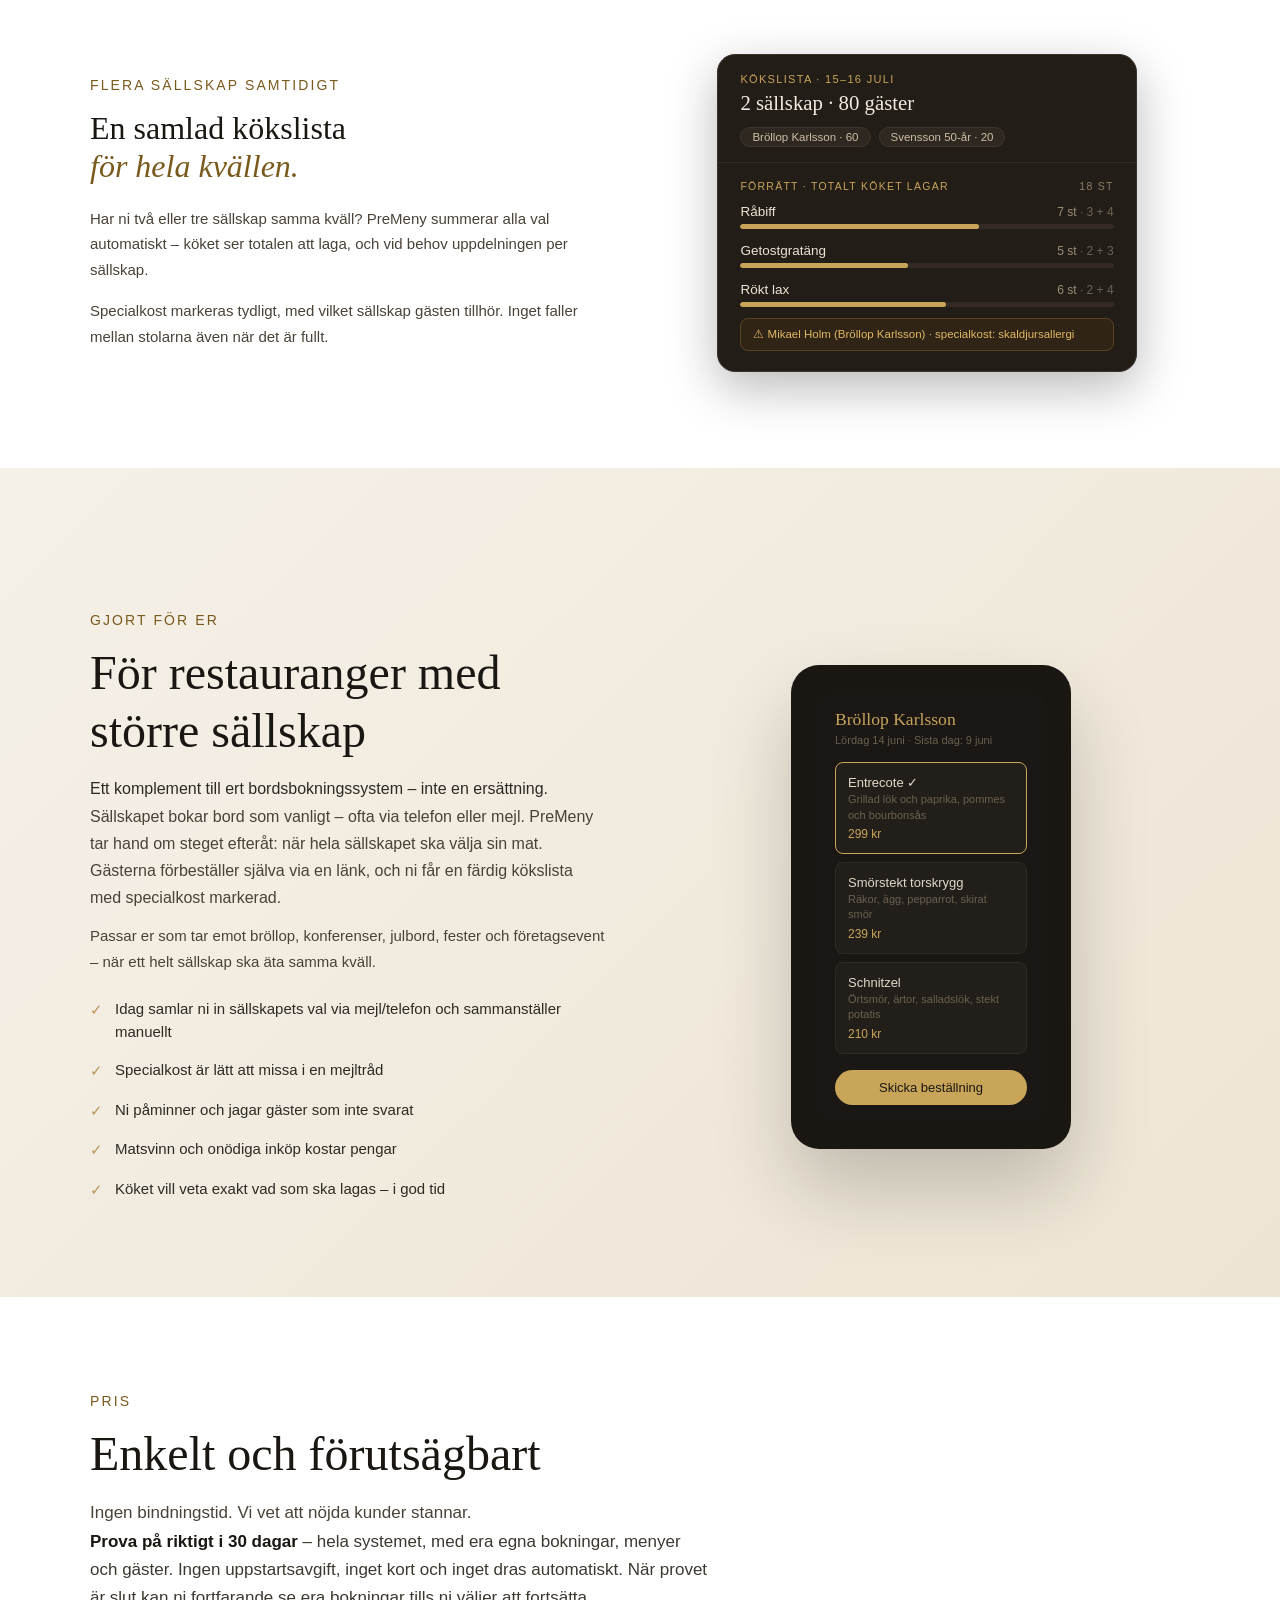
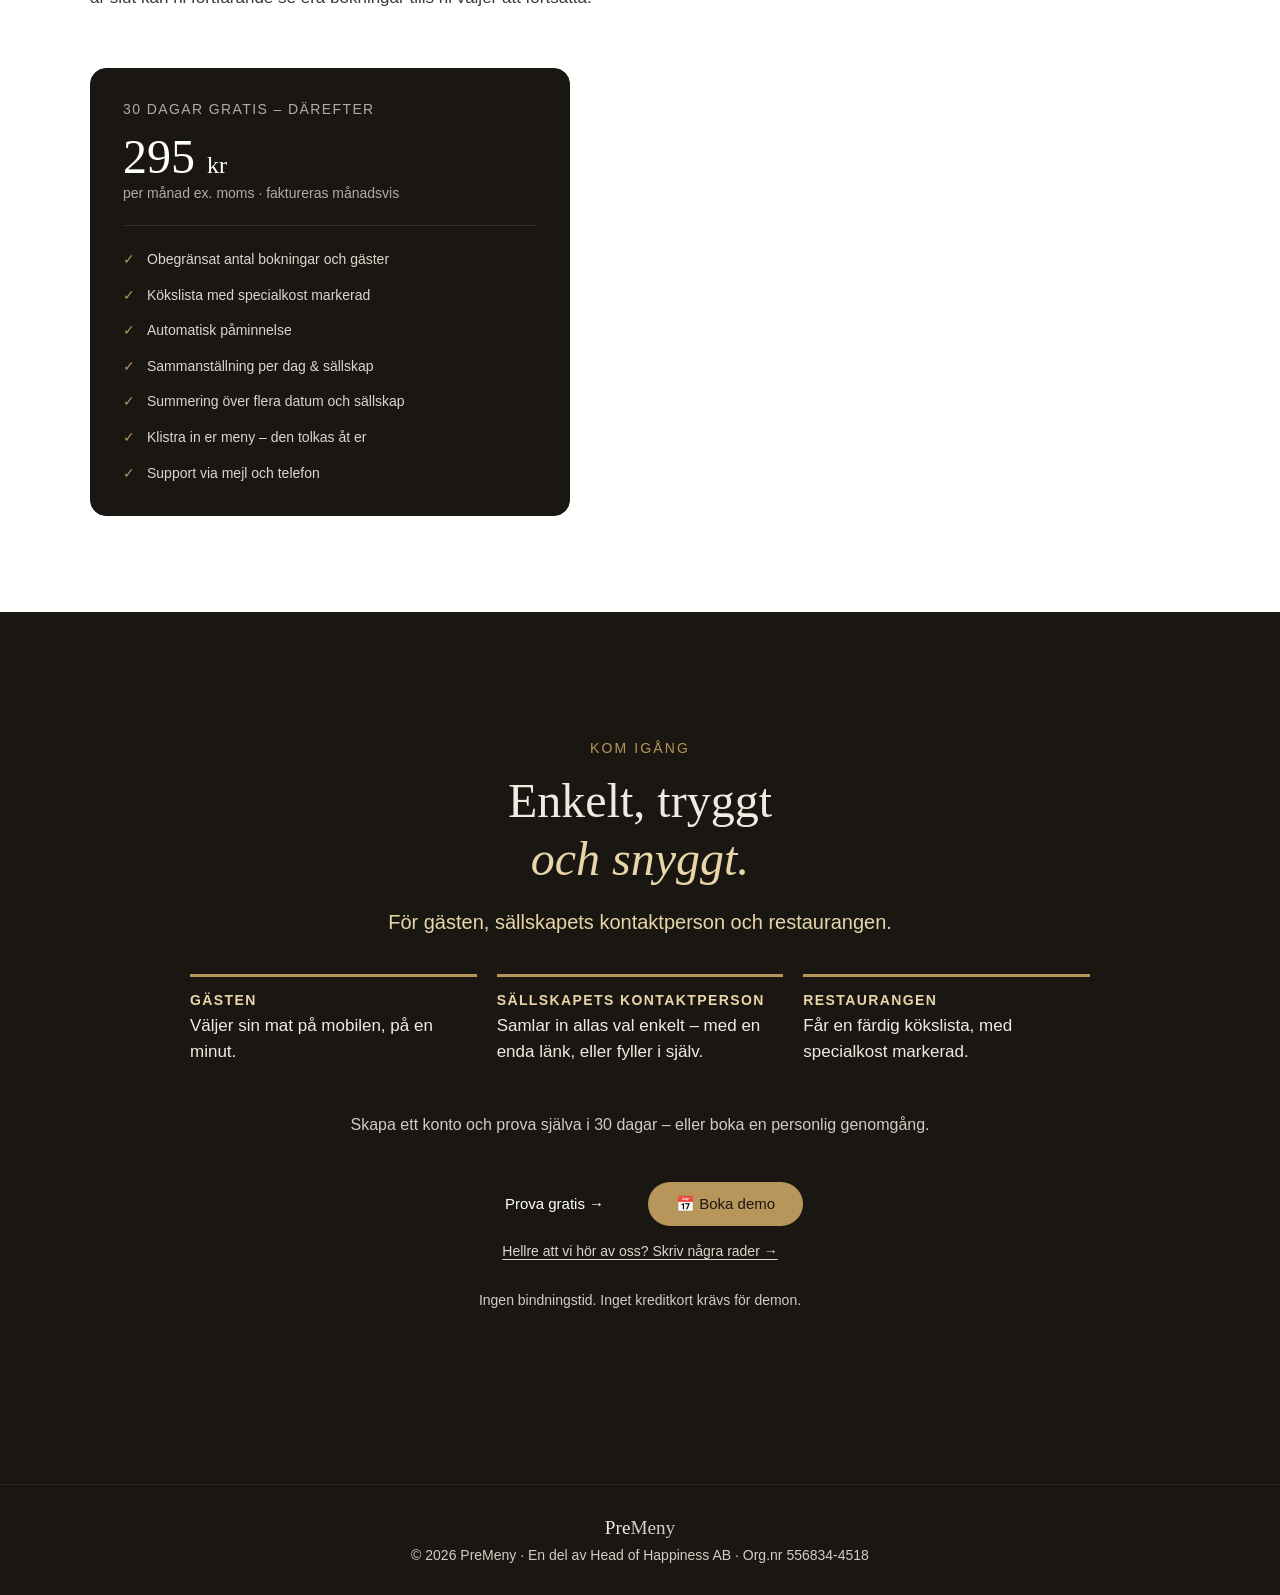
==== commit 2900427b: "Startsidan: kontaktpersonen kan också fylla i själv Co-Authored-By: Claude Sonnet 5.5 <noreply@anthr" ====
--- a/index.html
+++ b/index.html
@@ -586,7 +586,7 @@
     <p class="cta-sub">För gästen, sällskapets kontaktperson och restaurangen.</p>
     <div class="cta-punch">
       <div class="cta-p"><div class="cta-p-who">Gästen</div><div class="cta-p-what">Väljer sin mat på mobilen, på en minut.</div></div>
-      <div class="cta-p"><div class="cta-p-who">Sällskapets kontaktperson</div><div class="cta-p-what">Samlar in allas val enkelt – med en enda länk.</div></div>
+      <div class="cta-p"><div class="cta-p-who">Sällskapets kontaktperson</div><div class="cta-p-what">Samlar in allas val enkelt – med en enda länk, eller fyller i själv.</div></div>
       <div class="cta-p"><div class="cta-p-who">Restaurangen</div><div class="cta-p-what">Får en färdig kökslista, med specialkost markerad.</div></div>
     </div>
     <p>Skapa ett konto och prova själva i 30 dagar – eller boka en personlig genomgång.</p>
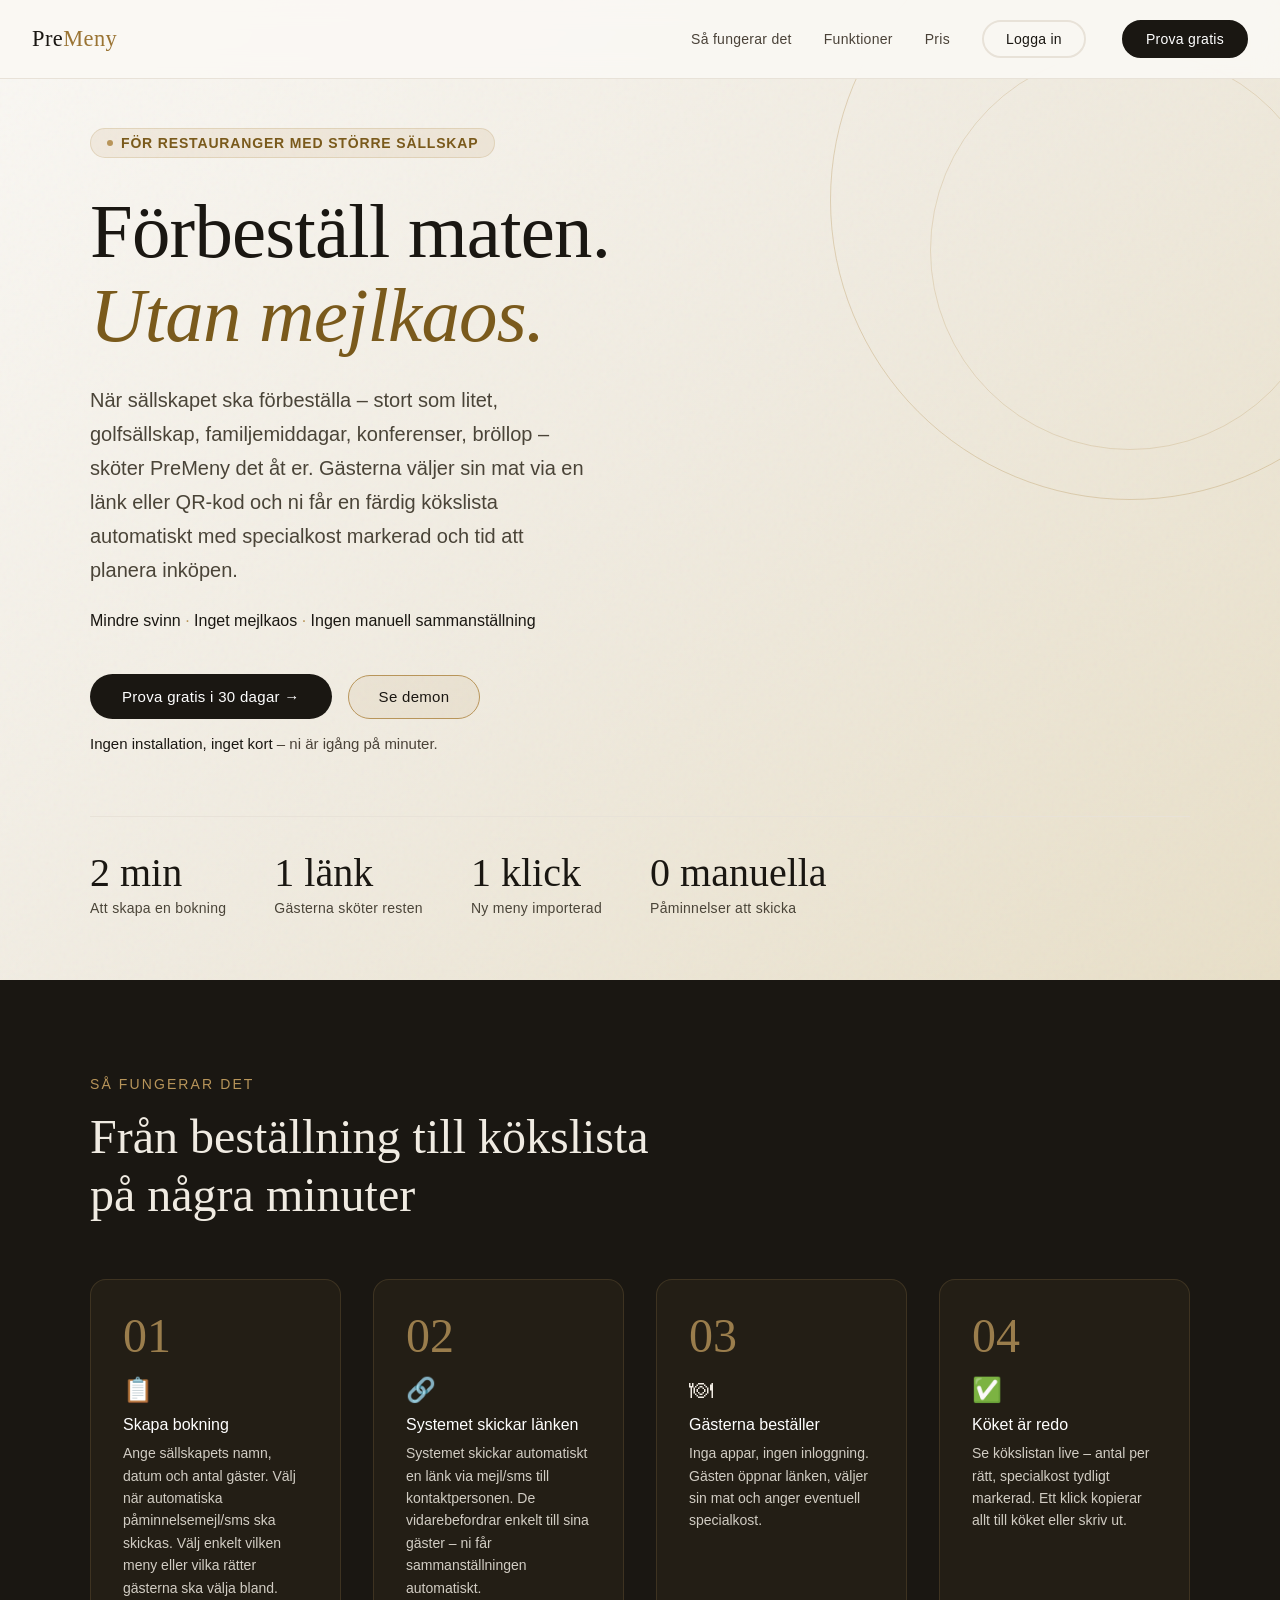
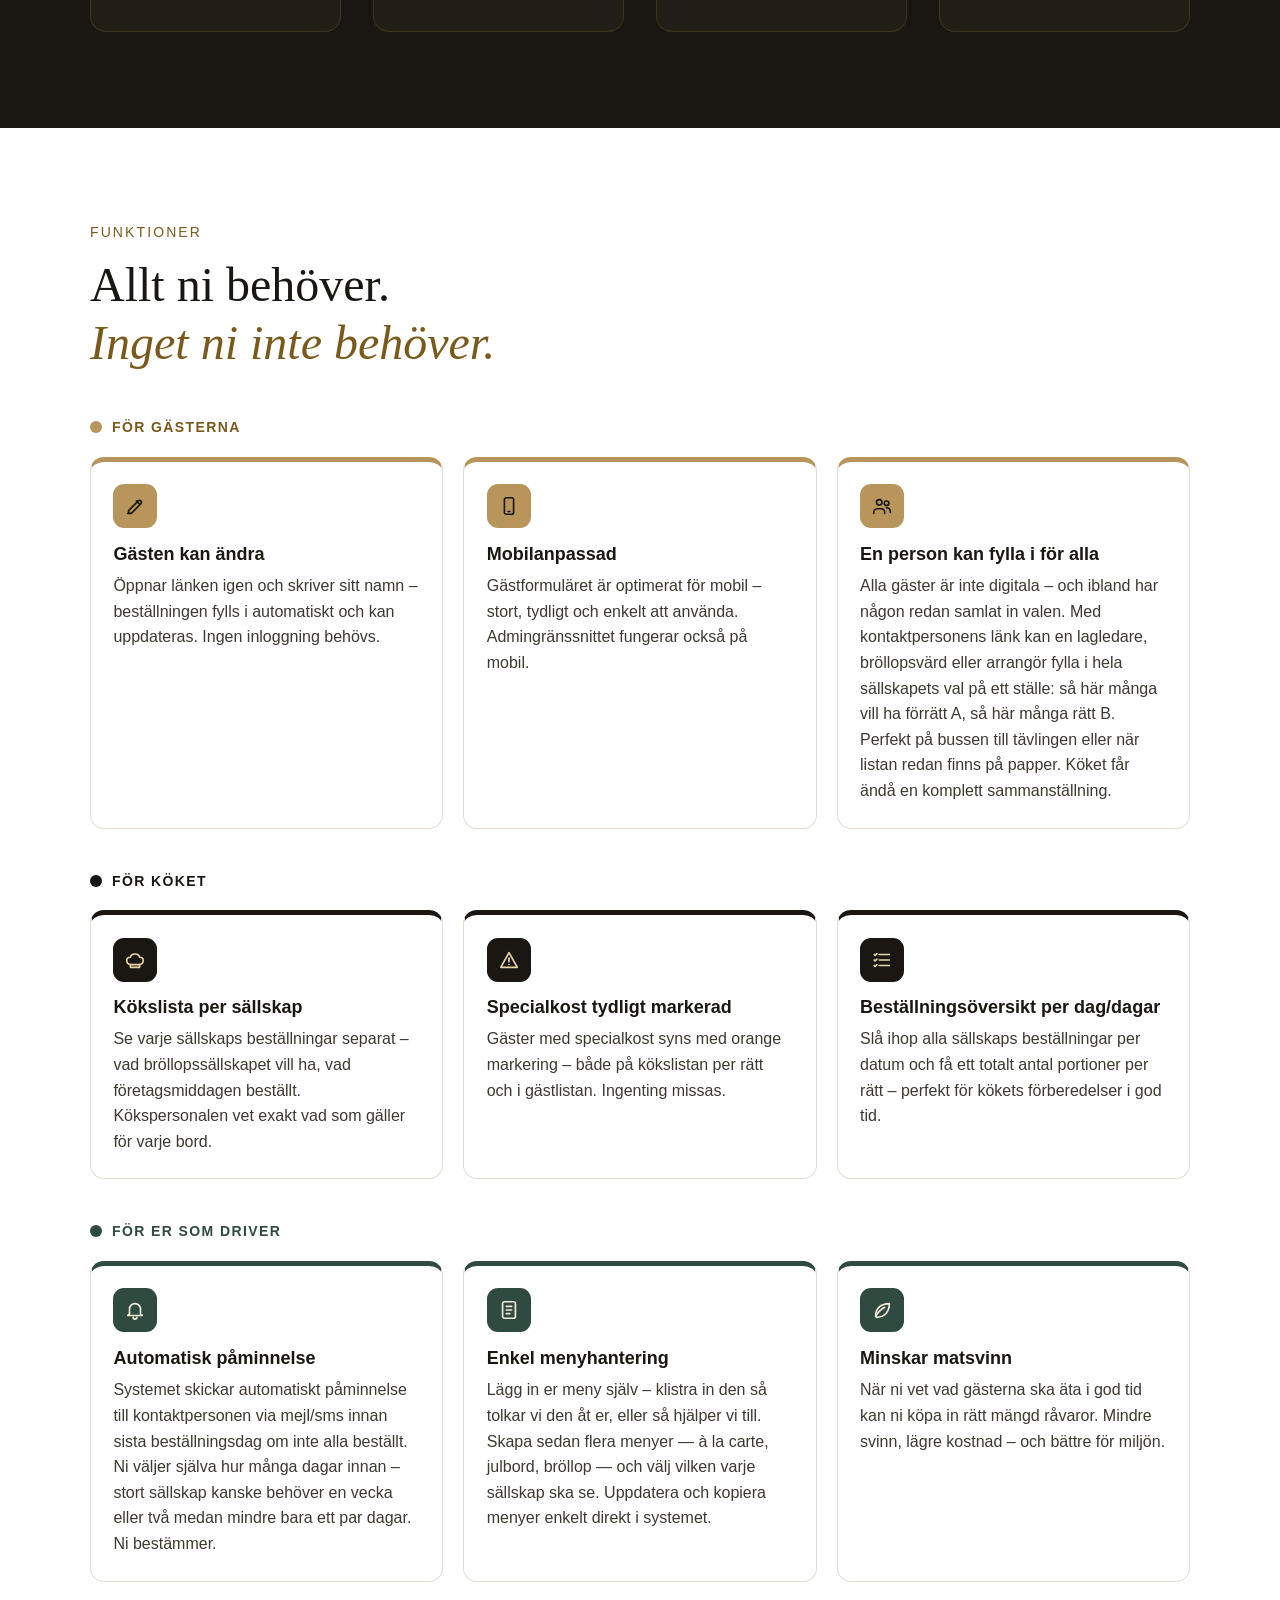
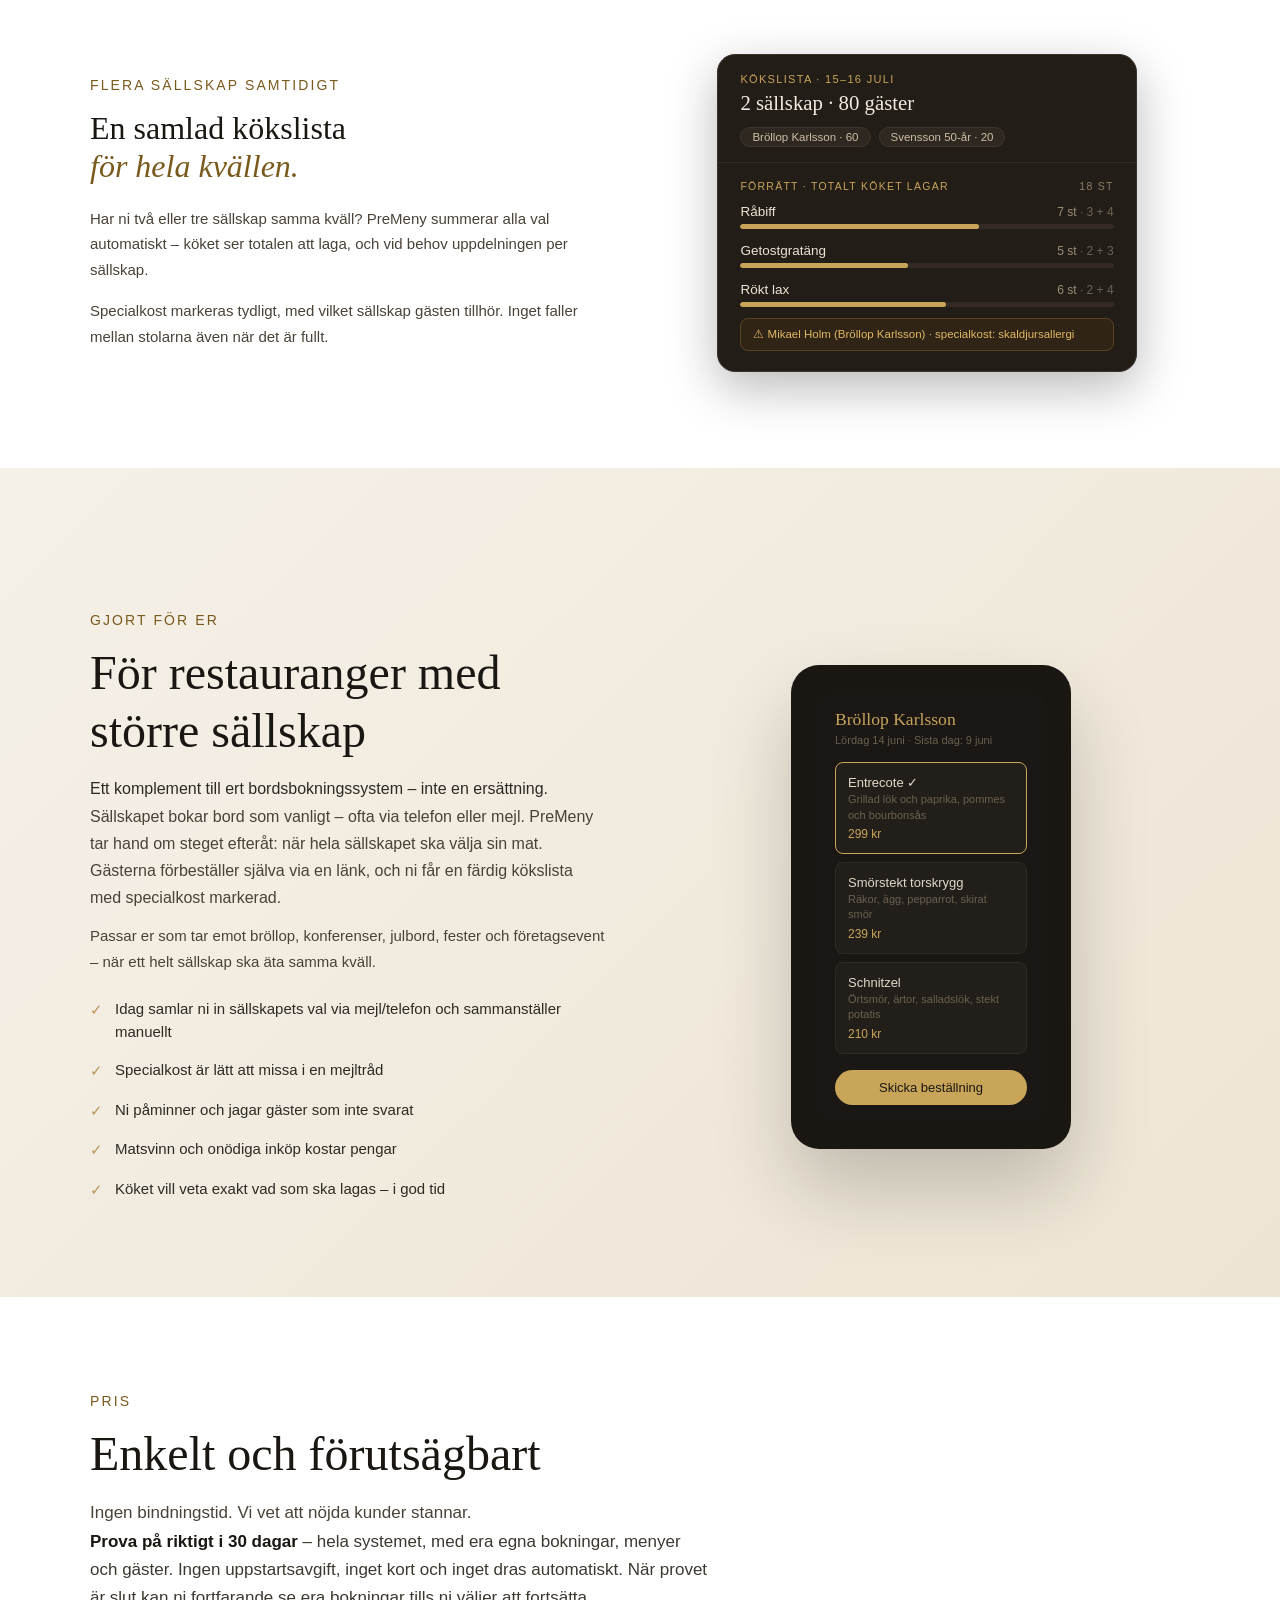
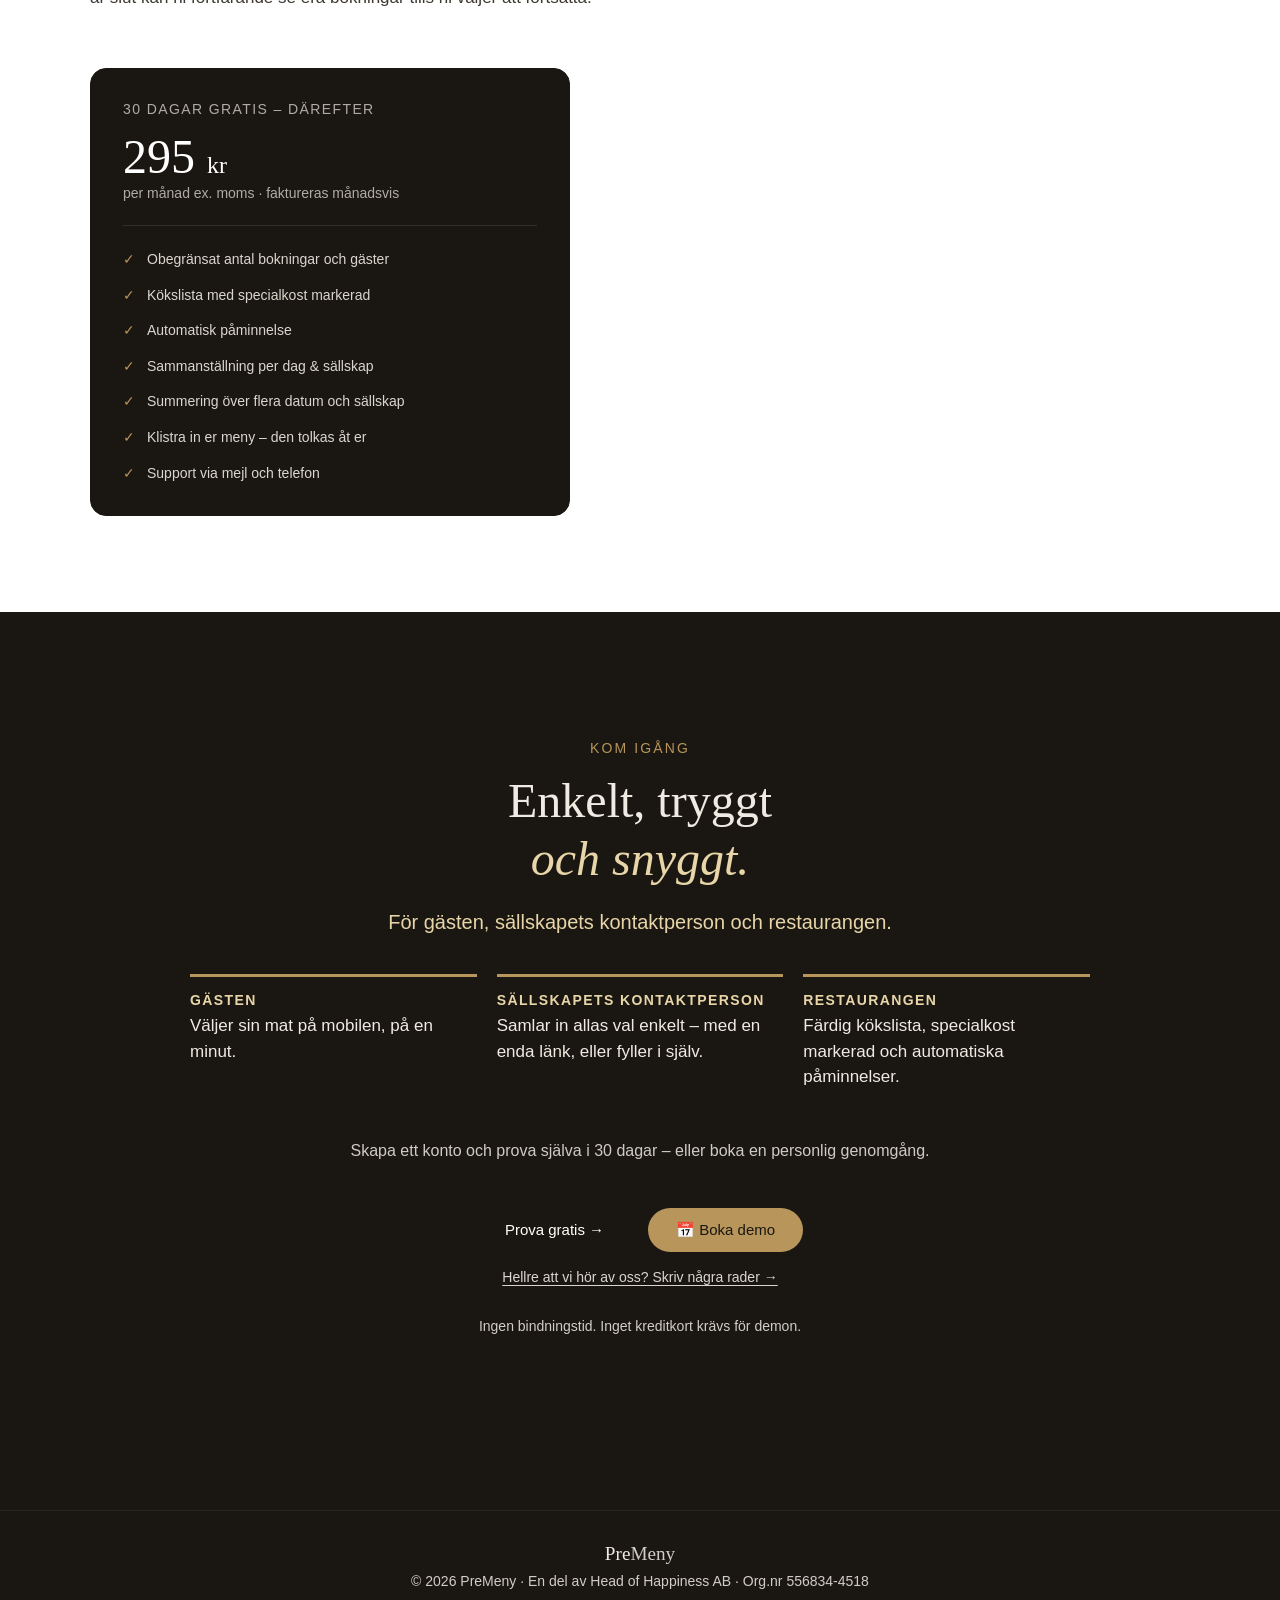
==== commit 41ed26bc: "Startsidan: restaurangens punkt med påminnelser, kortare Co-Authored-By: Claude Sonnet 5.5 <noreply@" ====
--- a/index.html
+++ b/index.html
@@ -587,7 +587,7 @@
     <div class="cta-punch">
       <div class="cta-p"><div class="cta-p-who">Gästen</div><div class="cta-p-what">Väljer sin mat på mobilen, på en minut.</div></div>
       <div class="cta-p"><div class="cta-p-who">Sällskapets kontaktperson</div><div class="cta-p-what">Samlar in allas val enkelt – med en enda länk, eller fyller i själv.</div></div>
-      <div class="cta-p"><div class="cta-p-who">Restaurangen</div><div class="cta-p-what">Får en färdig kökslista, med specialkost markerad.</div></div>
+      <div class="cta-p"><div class="cta-p-who">Restaurangen</div><div class="cta-p-what">Färdig kökslista, specialkost markerad och automatiska påminnelser.</div></div>
     </div>
     <p>Skapa ett konto och prova själva i 30 dagar – eller boka en personlig genomgång.</p>
     <div style="display:flex;gap:1rem;justify-content:center;margin-bottom:1rem;flex-wrap:wrap">
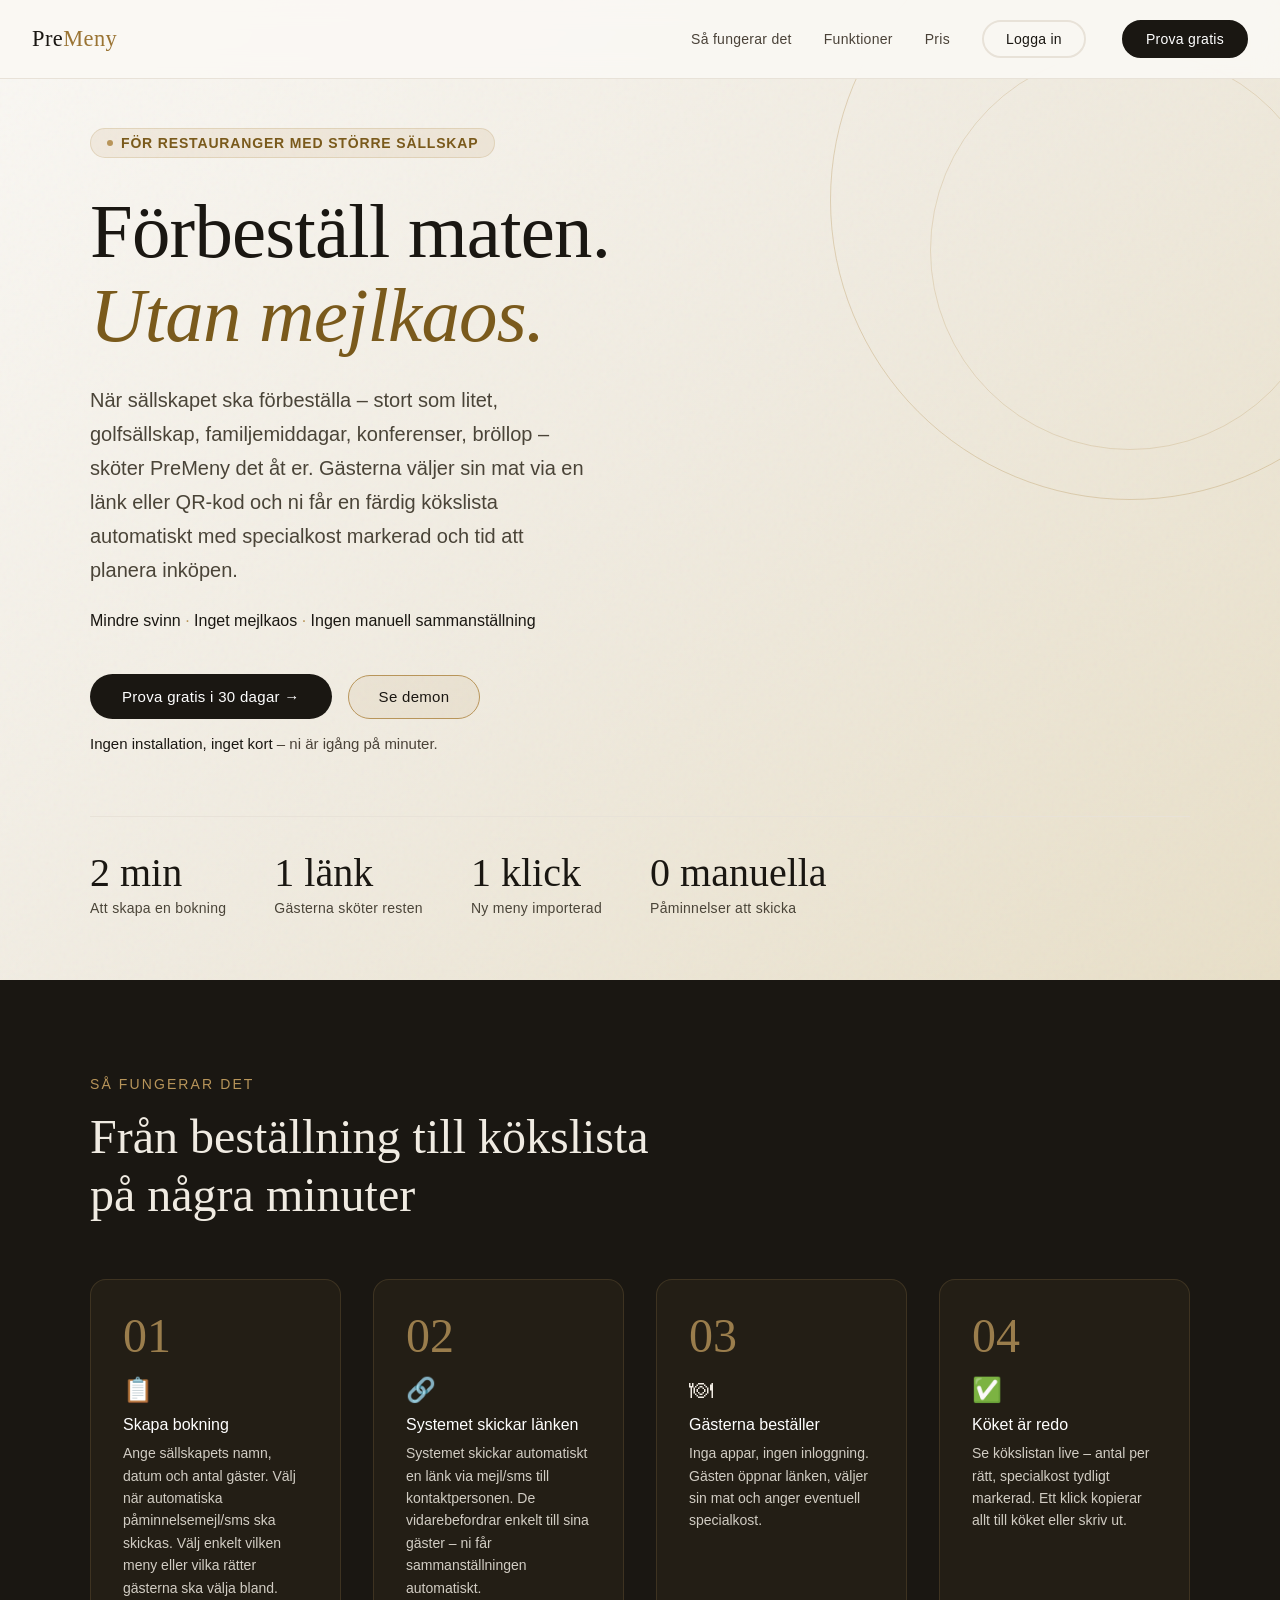
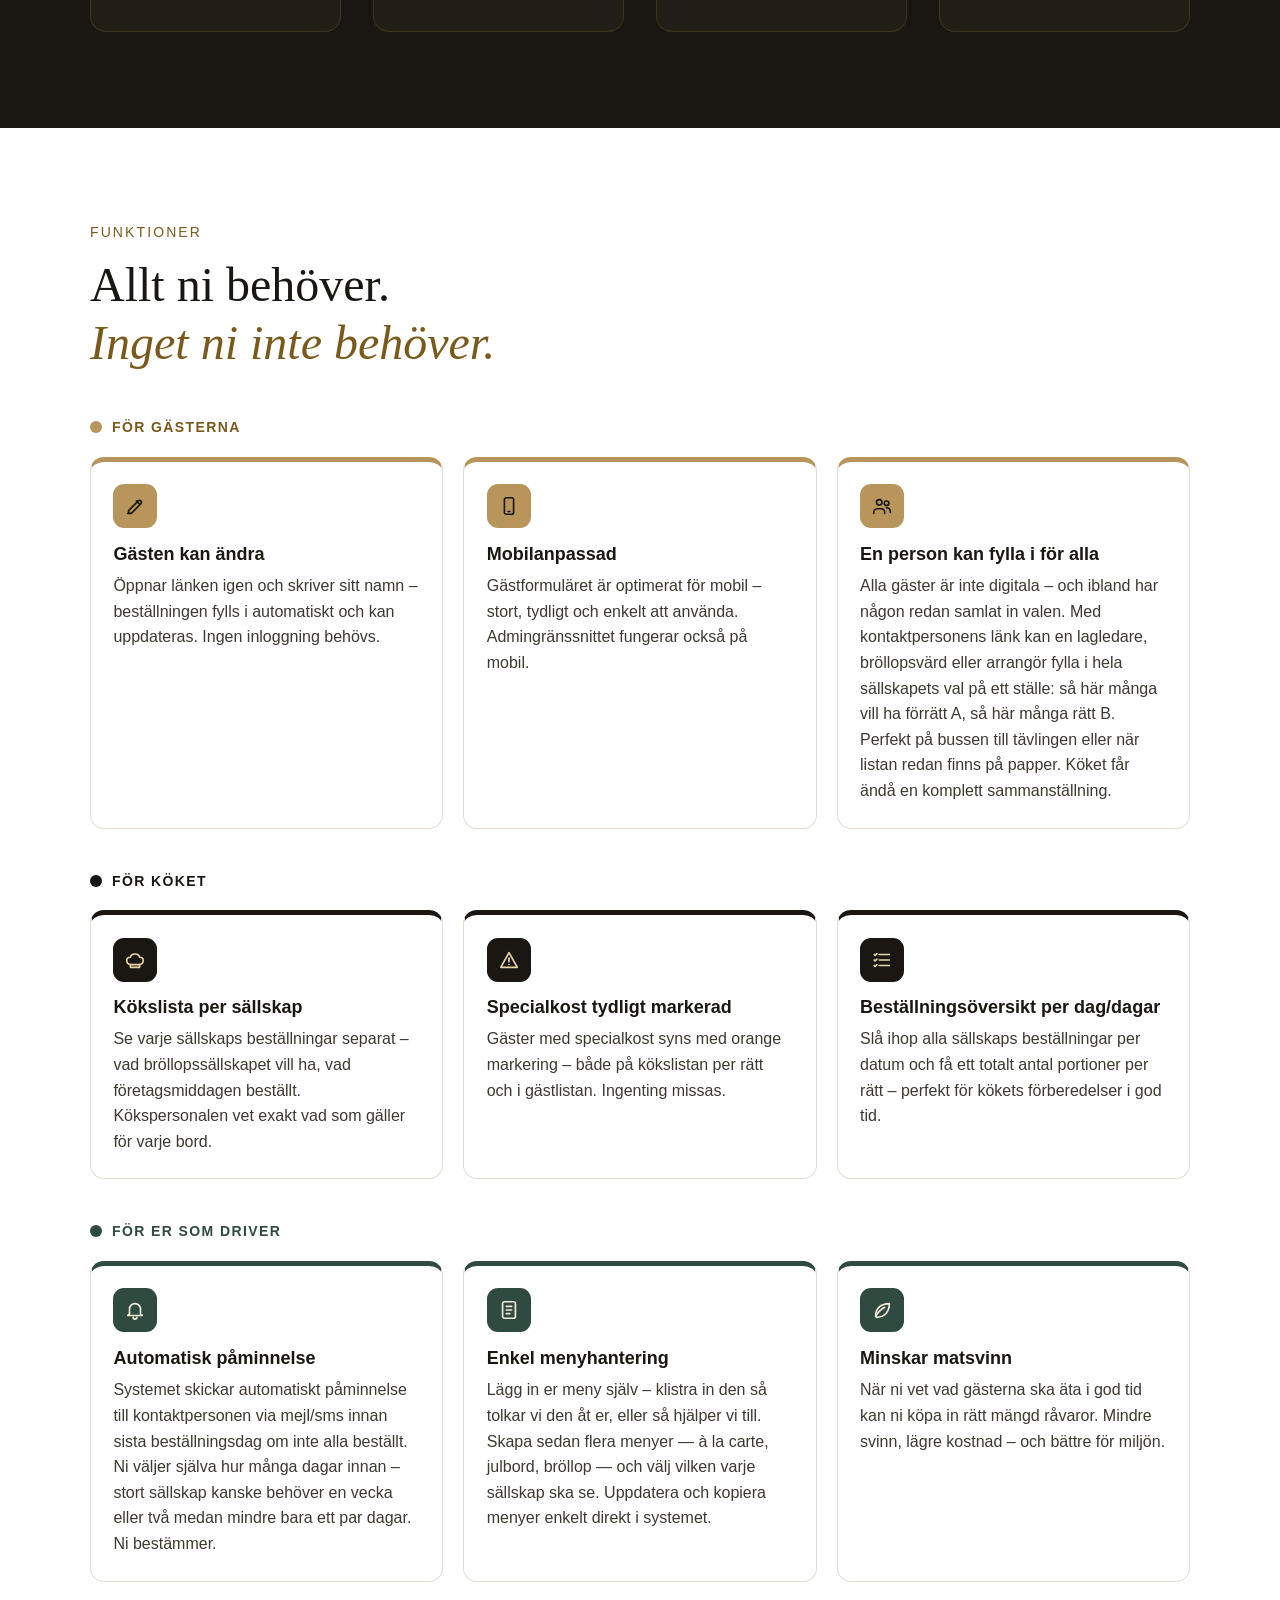
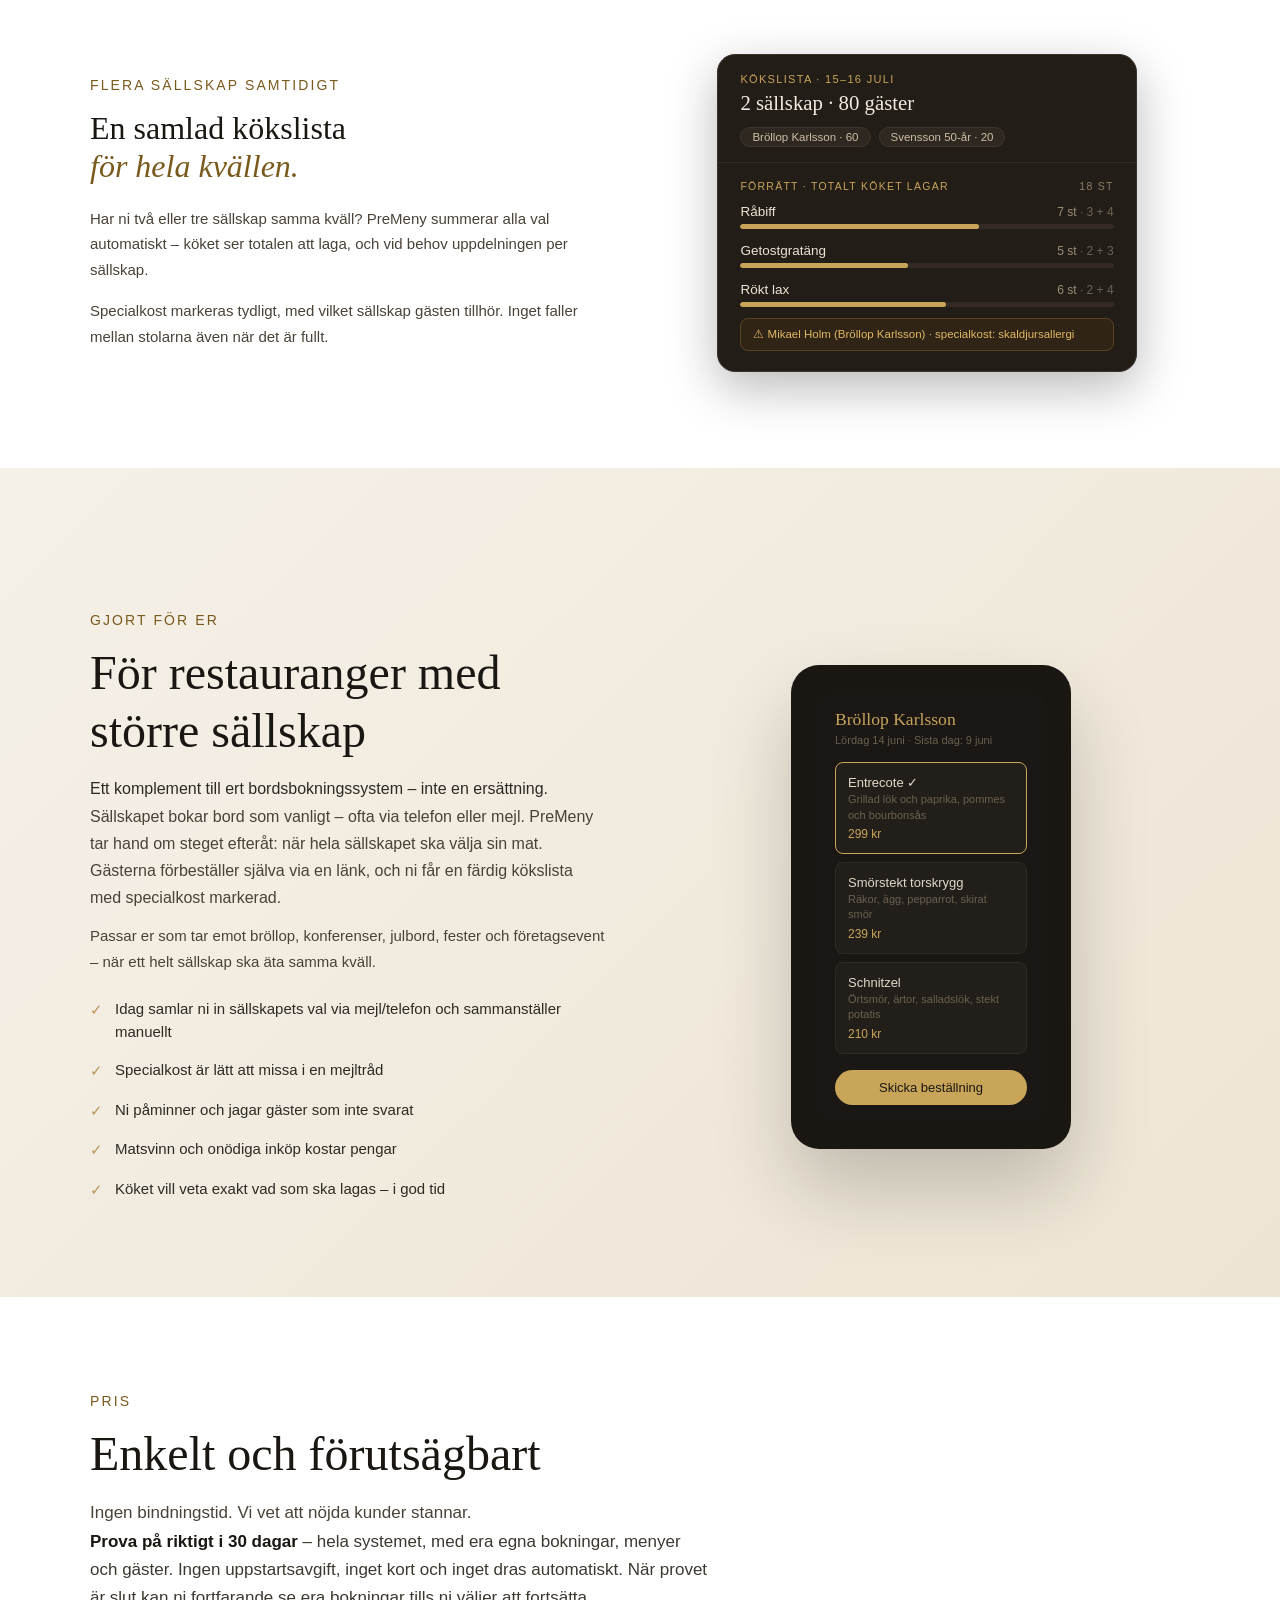
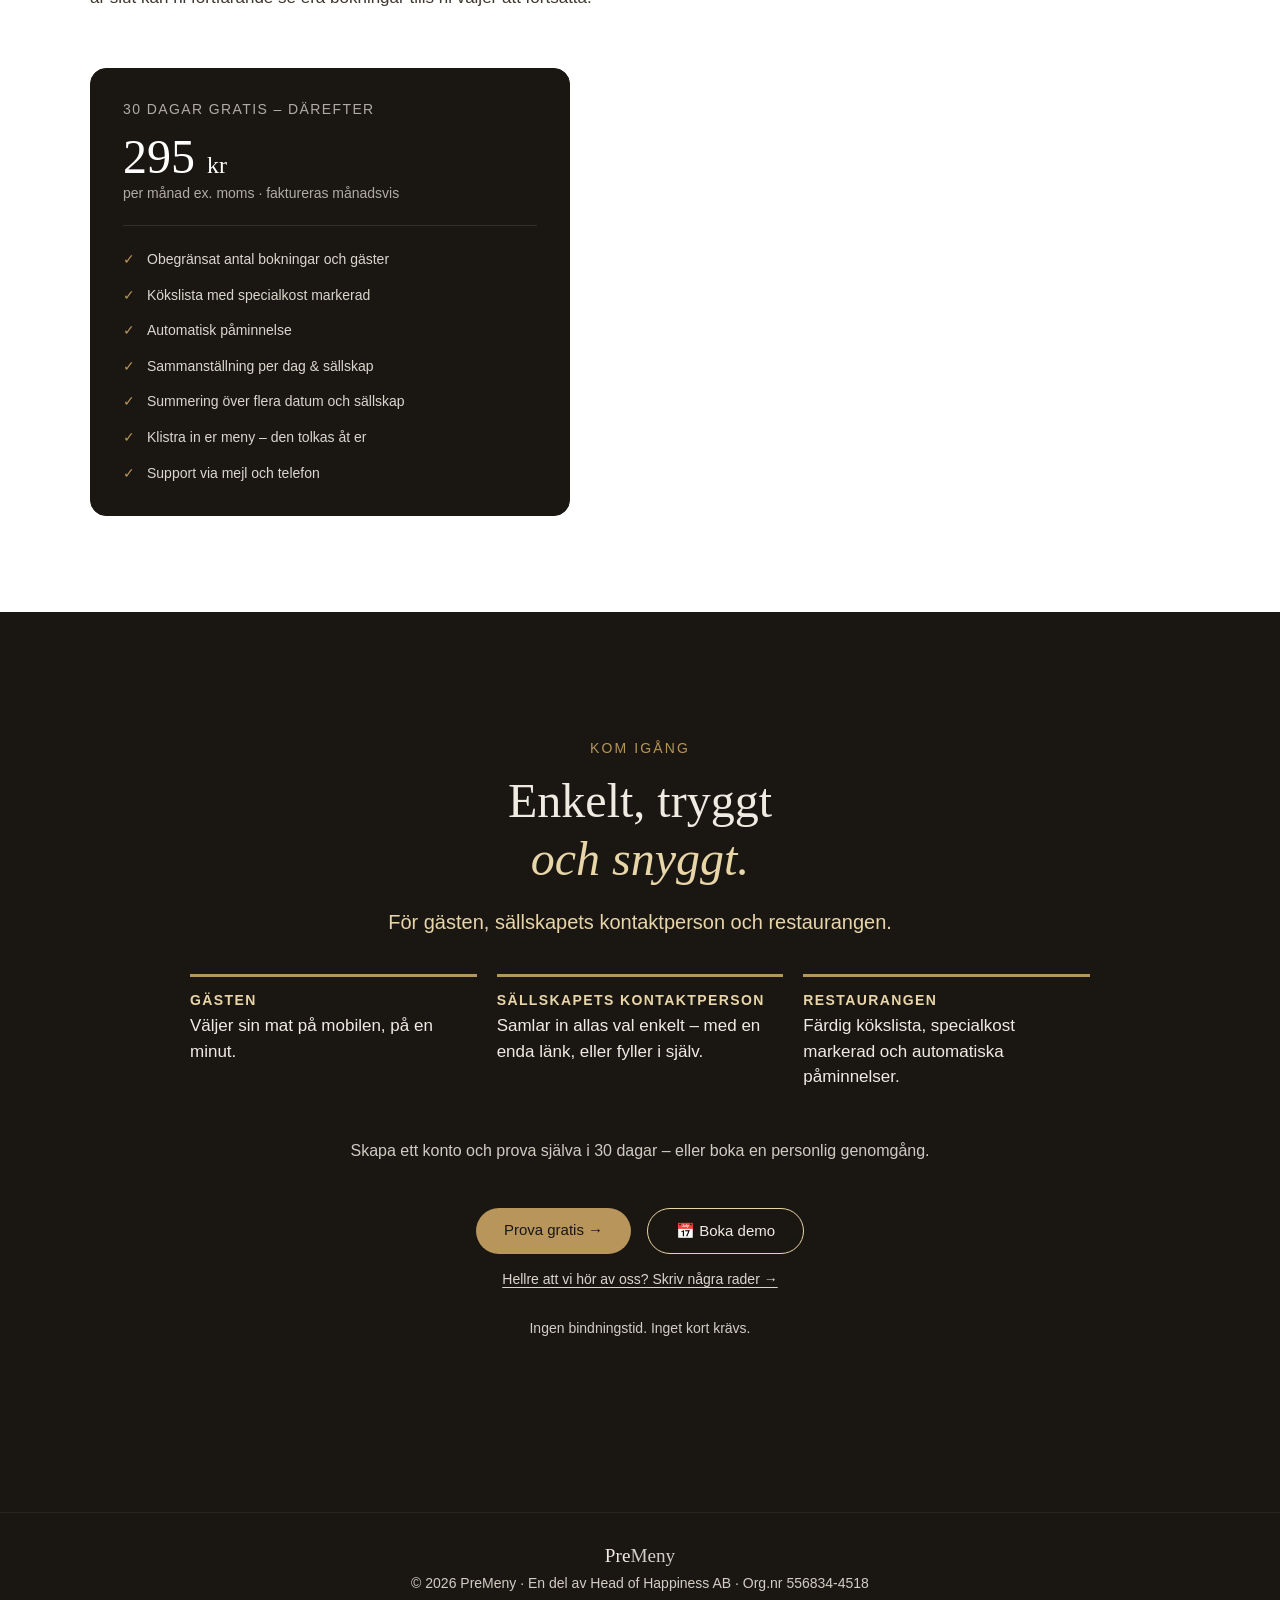
==== commit 7611d39d: "Startsidan: Prova gratis som tydlig guldknapp, Boka demo som kantknapp Co-Authored-By: Claude Sonnet" ====
--- a/index.html
+++ b/index.html
@@ -591,8 +591,8 @@
     </div>
     <p>Skapa ett konto och prova själva i 30 dagar – eller boka en personlig genomgång.</p>
     <div style="display:flex;gap:1rem;justify-content:center;margin-bottom:1rem;flex-wrap:wrap">
-      <a href="https://premeny.se/registrera.html" class="btn-cta" style="text-decoration:none;background:var(--dark);color:#fff">Prova gratis →</a>
-      <a href="https://cal.com/lisa-jonsson-lbe4ex/demomote-med-lisa-premeny" target="_blank" class="btn-cta" style="text-decoration:none">📅 Boka demo</a>
+      <a href="https://premeny.se/registrera.html" class="btn-cta" style="text-decoration:none">Prova gratis →</a>
+      <a href="https://cal.com/lisa-jonsson-lbe4ex/demomote-med-lisa-premeny" target="_blank" class="btn-cta" style="text-decoration:none;background:transparent;border:1.5px solid #E8D5A8;color:#f0ebe2">📅 Boka demo</a>
     </div>
     <p style="margin-bottom:1.5rem"><a href="#" onclick="document.getElementById('writeToUs').style.display='flex';this.parentNode.style.display='none';return false;" style="color:rgba(240,235,226,.55);font-size:13px;text-decoration:underline;text-underline-offset:3px">Hellre att vi hör av oss? Skriv några rader →</a></p>
     <div class="cta-form" id="writeToUs" style="display:none;flex-direction:column;max-width:400px">
@@ -606,7 +606,7 @@
   <p style="font-size:16px;color:var(--gold)">Tack – vi hörs inom kort!</p>
   <a href="https://cal.com/lisa-jonsson-lbe4ex/demomote-med-lisa-premeny" target="_blank" class="btn-cta" style="text-decoration:none">📅 Boka tid direkt i kalendern →</a>
 </div>
-    <p style="font-size:13px;color:rgba(240,235,226,.25);margin-top:2rem">Ingen bindningstid. Inget kreditkort krävs för demon.</p>
+    <p style="font-size:13px;color:rgba(240,235,226,.25);margin-top:2rem">Ingen bindningstid. Inget kort krävs.</p>
   </div>
 </section>
 
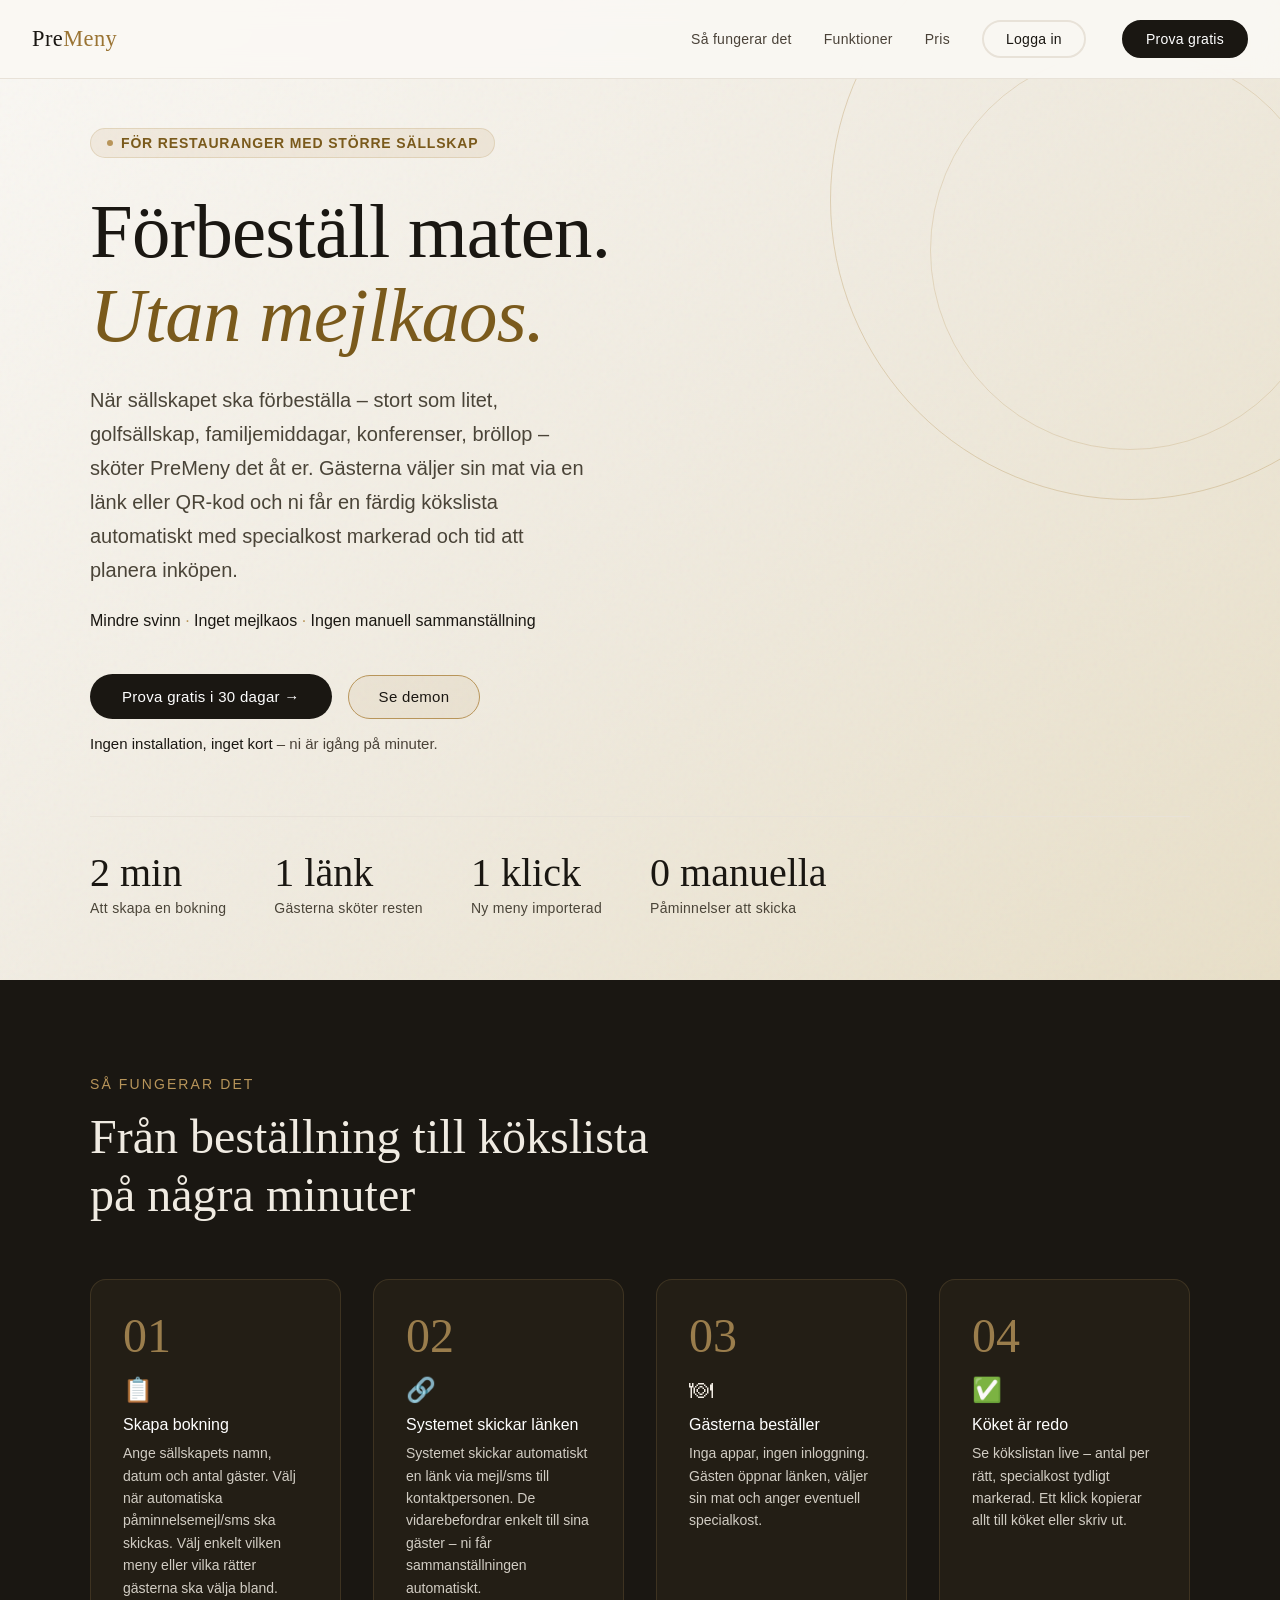
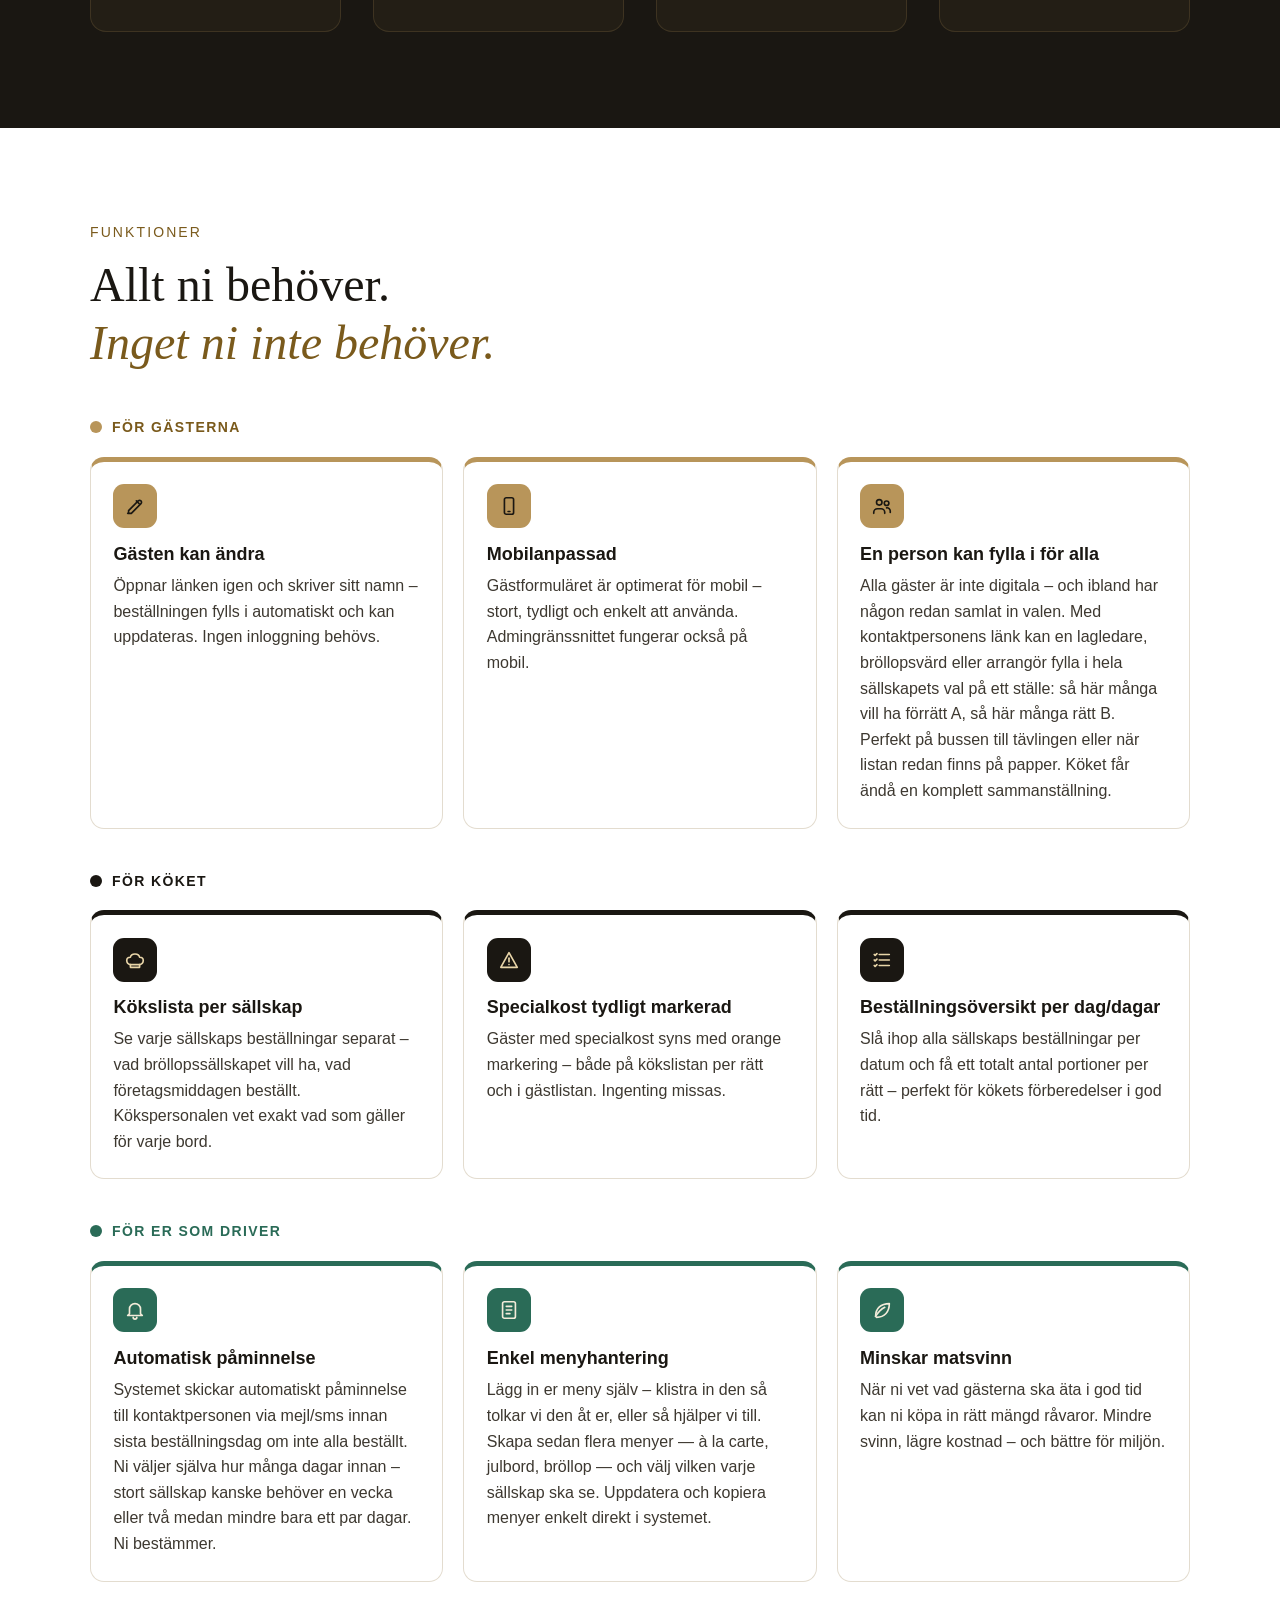
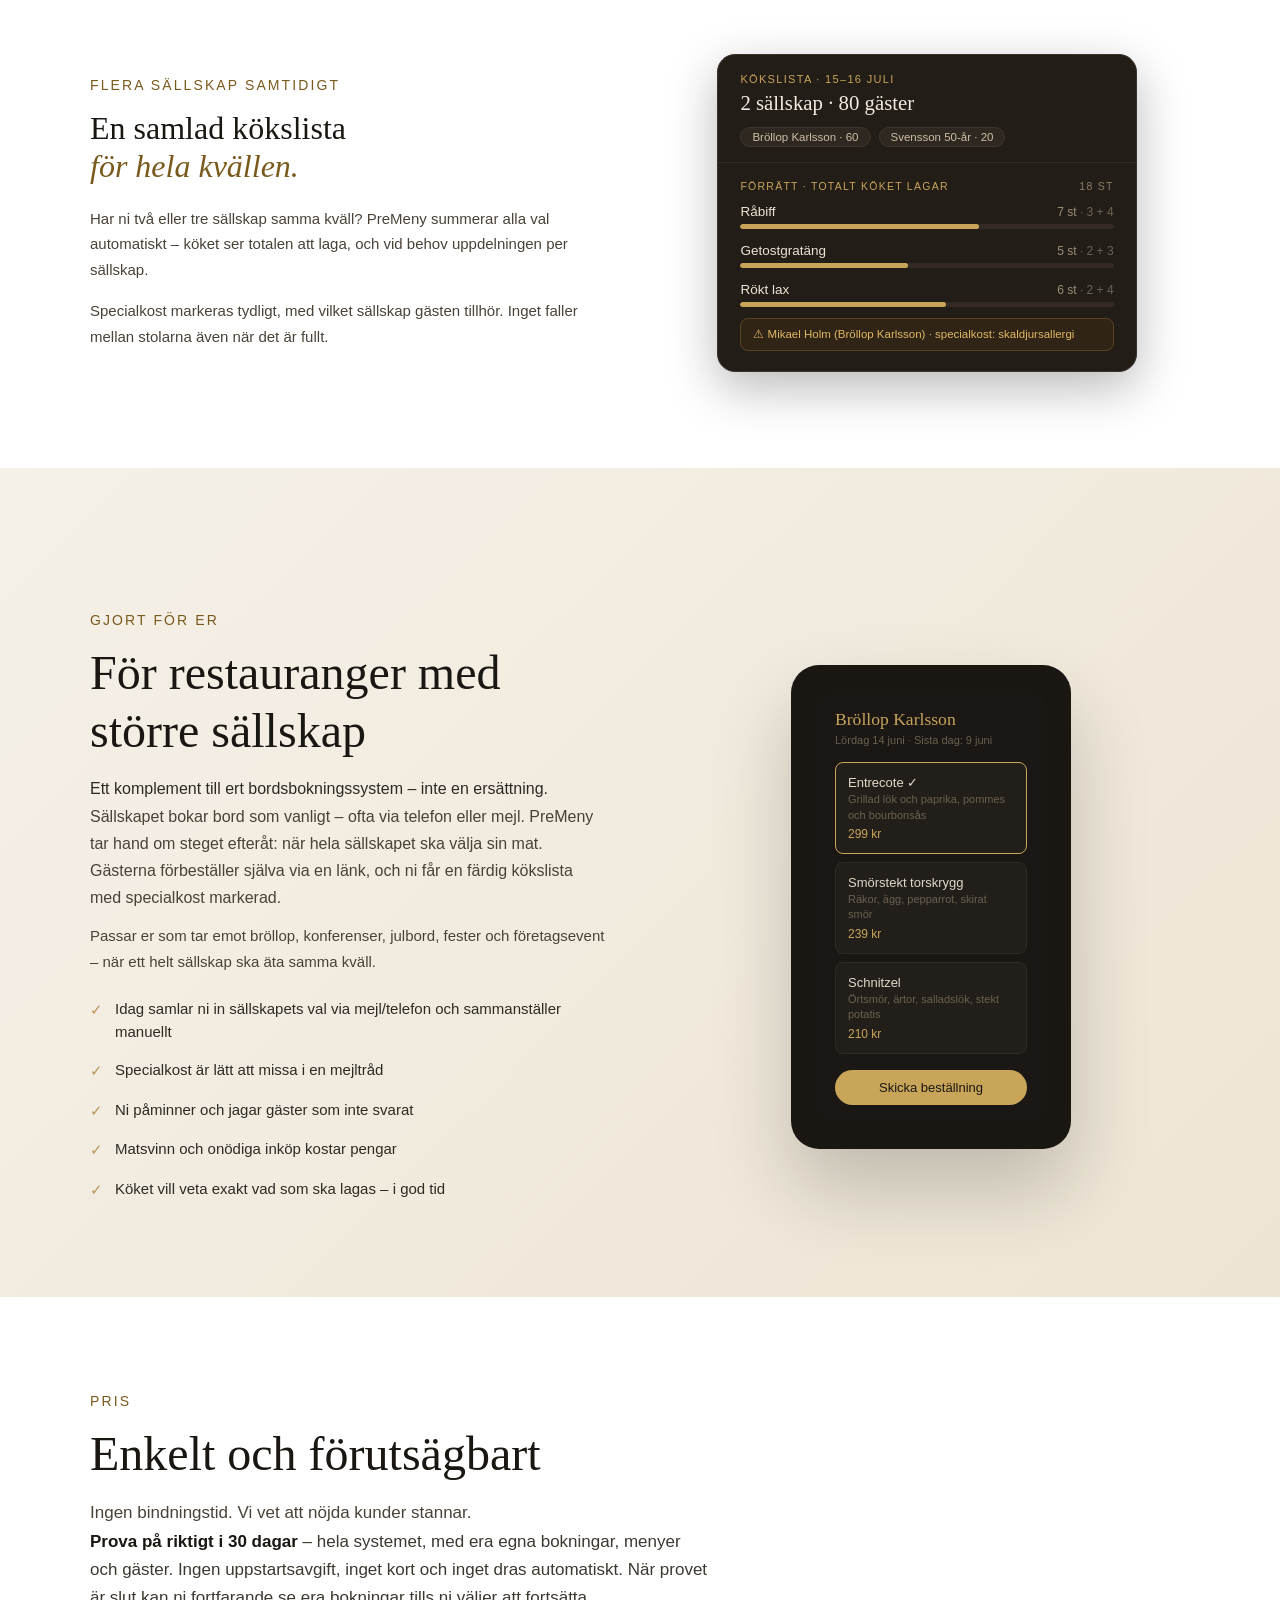
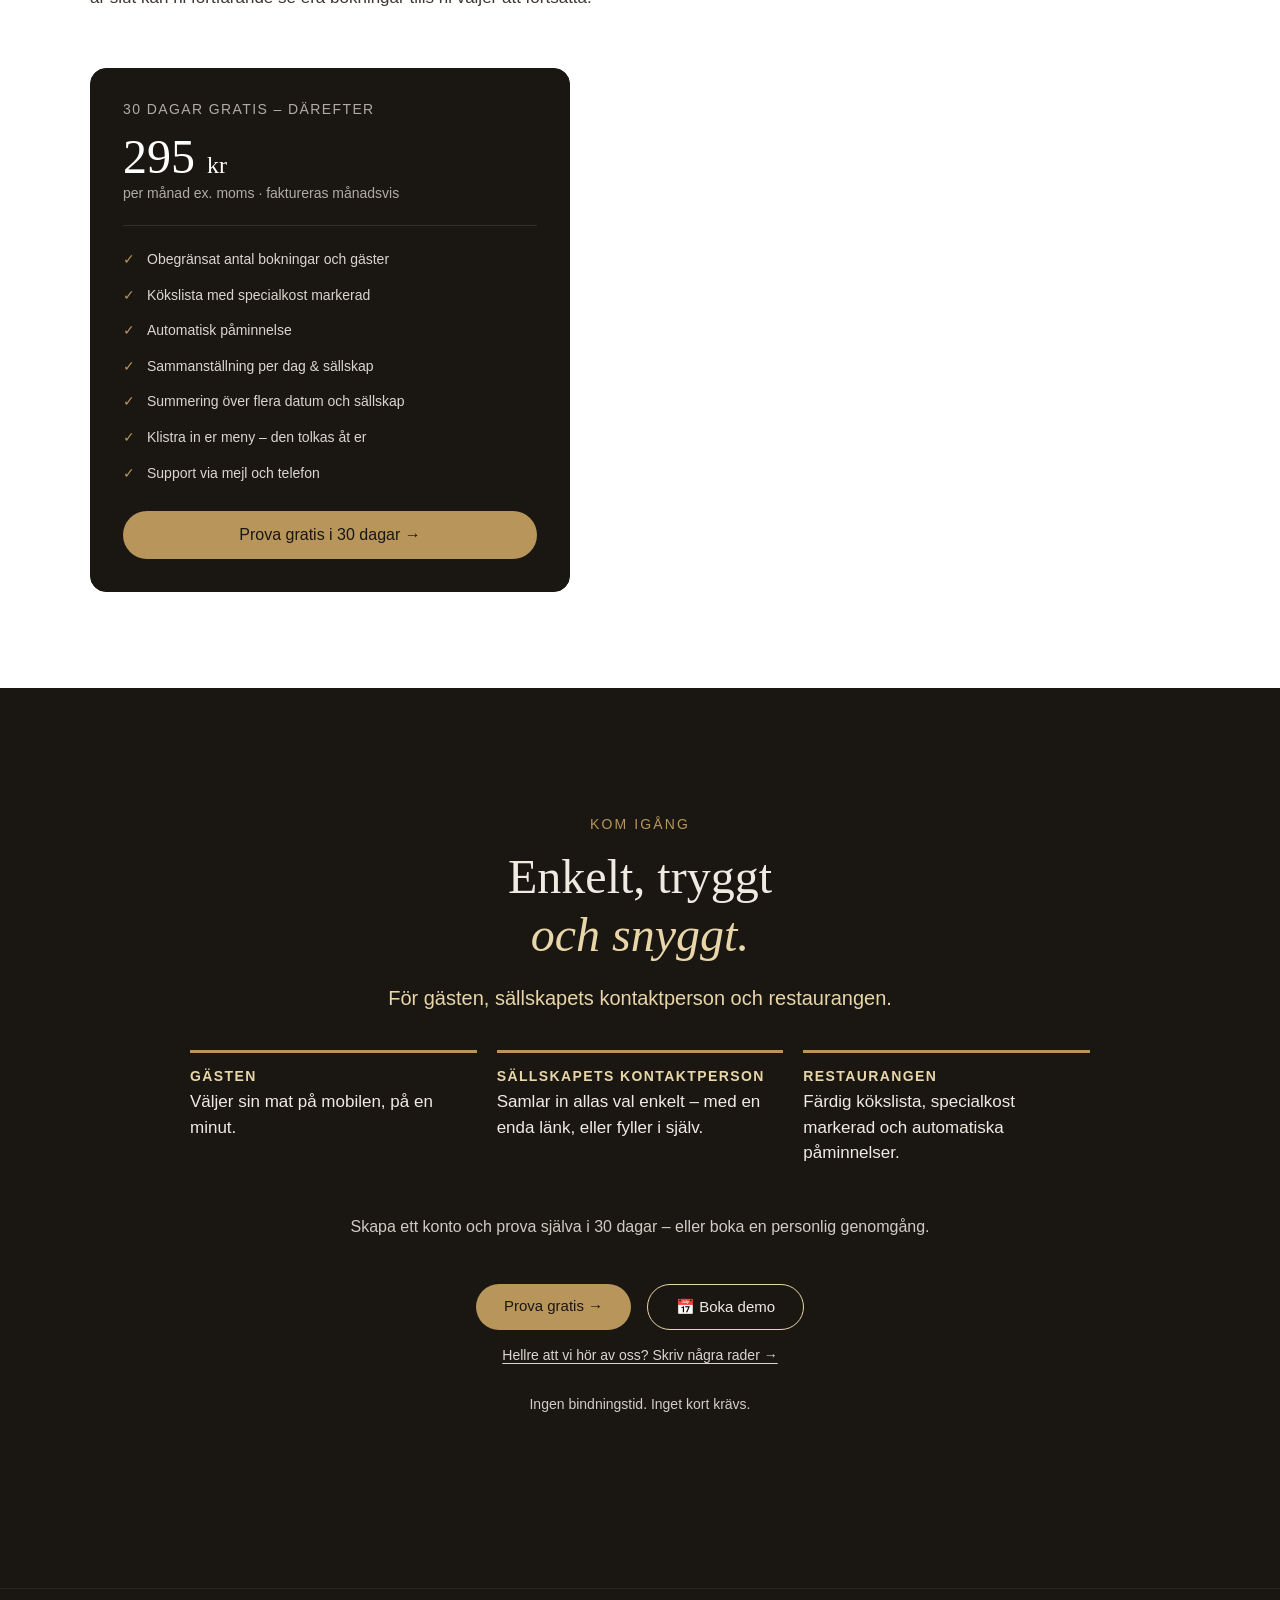
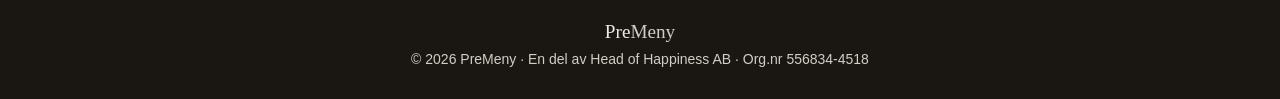
==== commit cce8a308: "Tydligare grön (#2A6B57) på sajt och i verktyget; Prova gratis-knapp i priskortet Co-Authored-By: Cl" ====
--- a/index.html
+++ b/index.html
@@ -116,7 +116,7 @@
 .fdesc{font-size:16px;color:#3d3830;line-height:1.6}
 .g-gast{--fc:#B8955A;--fon:#1a1712}.g-gast .fgroup-label{color:#7a5a1c}
 .g-kok{--fc:#1a1712;--fon:#E8D5A8}.g-kok .fgroup-label{color:#1a1712}
-.g-drift{--fc:#2F4A3F;--fon:#F2EBD9}.g-drift .fgroup-label{color:#2F4A3F}
+.g-drift{--fc:#2A6B57;--fon:#F2EBD9}.g-drift .fgroup-label{color:#2A6B57}
 @media(max-width:900px){.fgroup{grid-template-columns:1fr}.fgroups{gap:2.25rem}}
 
 /* ── FOR WHO ── */
@@ -572,6 +572,7 @@
           <li>Klistra in er meny – den tolkas åt er</li>
           <li>Support via mejl och telefon</li>
         </ul>
+        <a href="https://premeny.se/registrera.html" class="btn-cta" style="display:block;text-align:center;text-decoration:none;margin-top:1.75rem;font-size:16px;padding:15px 24px">Prova gratis i 30 dagar →</a>
       </div>
     </div>
   </div>
